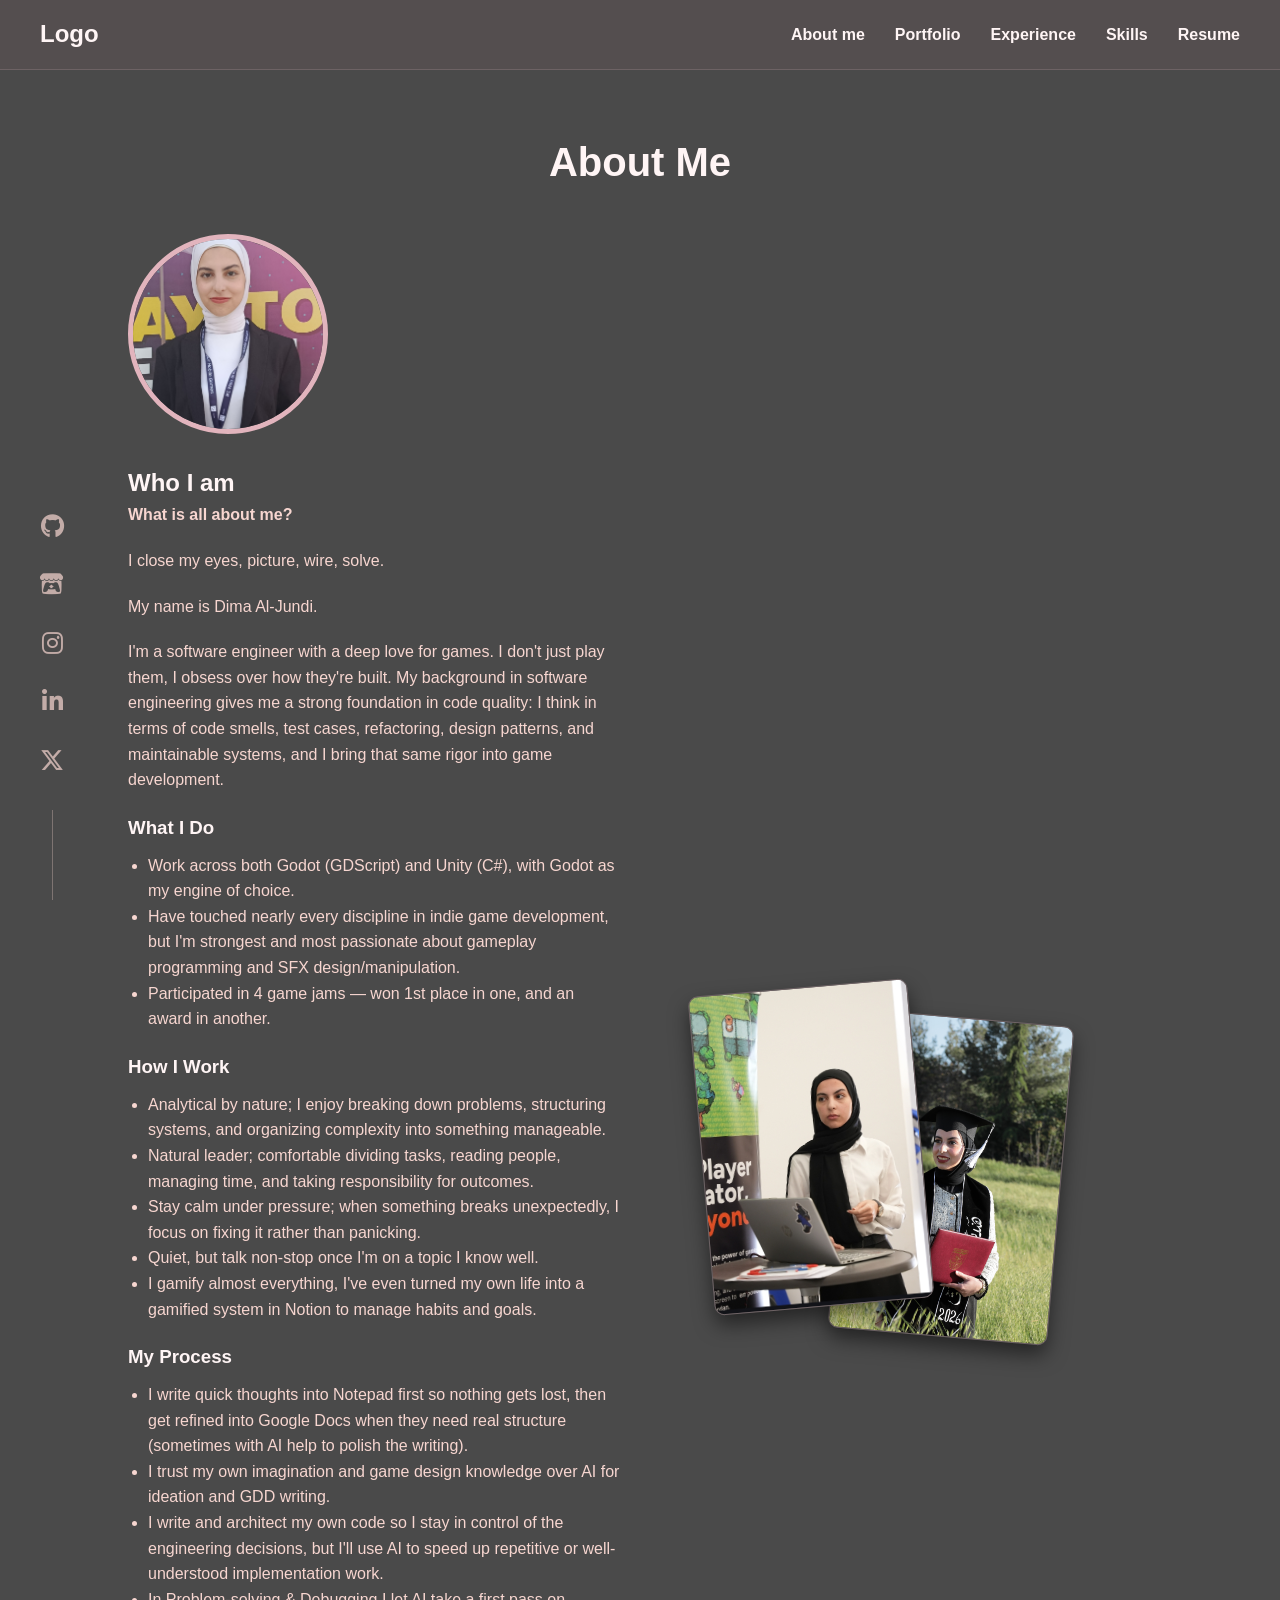
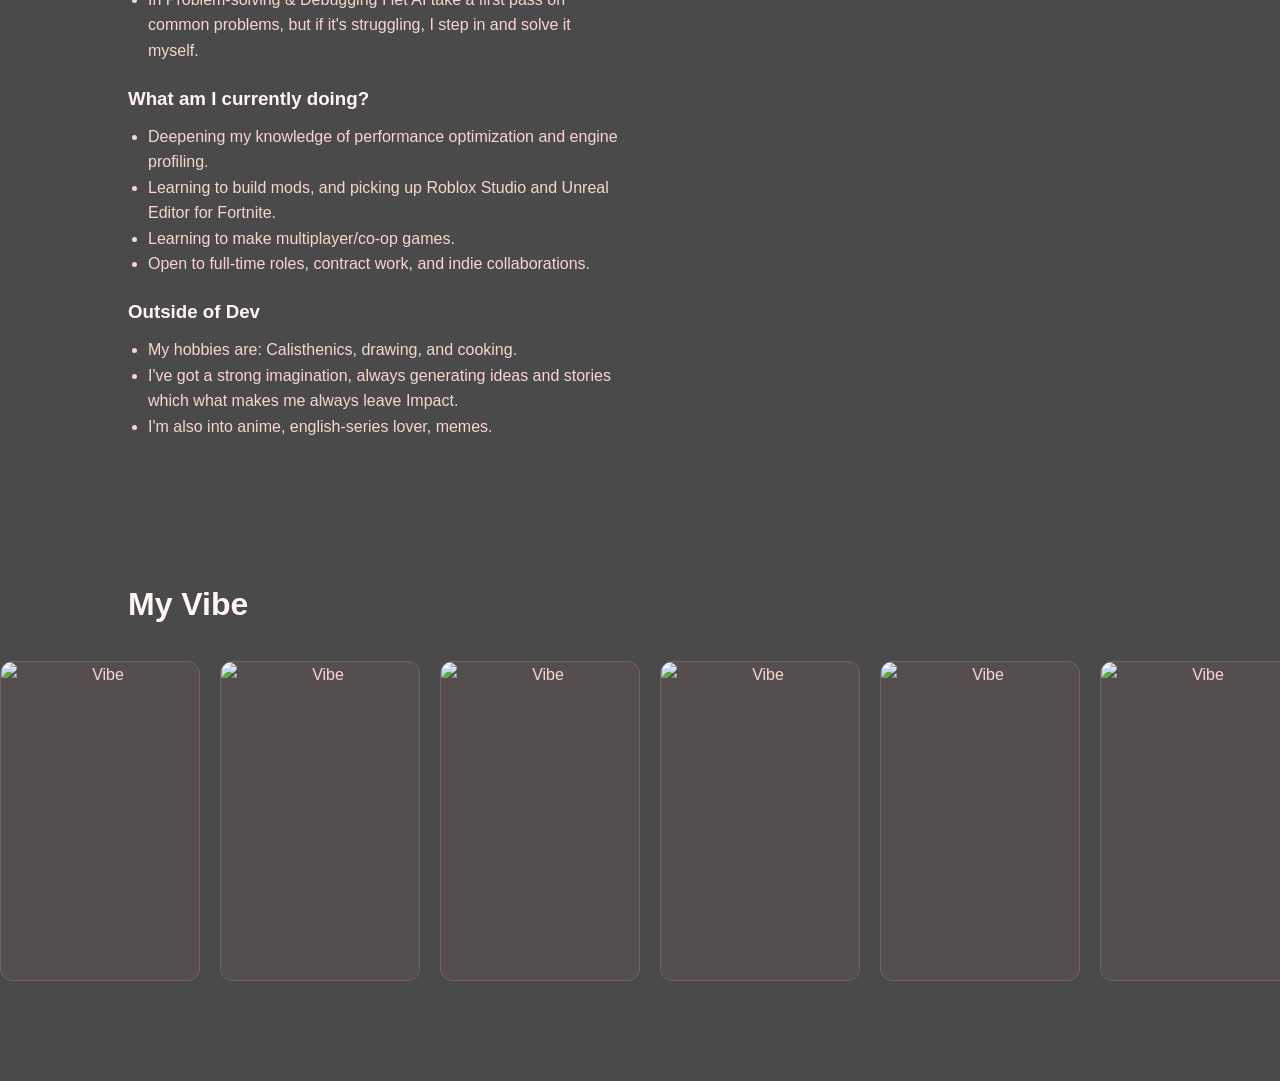
==== pages/main_pages/about.html @ 3b259c26 "skeleton done" ====
<!DOCTYPE html>
<html lang="en">

<head>
    <meta charset="UTF-8">
    <meta name="viewport" content="width=device-width, initial-scale=1.0">
    <title>About Me - Portfolio</title>
    <link rel="stylesheet" href="../../css/style.css">
    <link rel="stylesheet" href="https://cdnjs.cloudflare.com/ajax/libs/font-awesome/6.4.0/css/all.min.css">
</head>

<body>
    <header class="header">
        <a href="../../index.html" class="logo">Logo</a>
        <nav class="nav-bar">
            <ul>
                <li><a href="about.html">About me</a></li>
                <li><a href="portfolio.html">Portfolio</a></li>
                <li><a href="experience.html">Experience</a></li>
                <li><a href="skills.html">Skills</a></li>
                <li><a href="../../resume.pdf" target="_blank">Resume</a></li>
            </ul>
        </nav>
    </header>
    <main class="page-content">
        <h1>About Me</h1>
        <div class="about-grid">
            <div class="about-left">
                <div class="profile-pic-container">
                    <img src="../../Images/About_images/profile.jpg" alt="Profile Picture"
                        style="width: 100%; height: 100%; object-fit: cover;">
                </div>
                <h2>Who I am</h2>
                <div class="text-content">
                    <p><strong>What is all about me?</strong></p>
                    <p>I close my eyes, picture, wire, solve.</p>
                    <p>My name is Dima Al-Jundi.</p>
                    <p>I'm a software engineer with a deep love for games. I don't just play them, I obsess over how
                        they're built. My background in software engineering gives me a strong foundation in code
                        quality: I think in terms of code smells, test cases, refactoring, design patterns, and
                        maintainable systems, and I bring that same rigor into game development.</p>

                    <h3 style="margin-top: 20px; margin-bottom: 10px;">What I Do</h3>
                    <ul style="padding-left: 20px; margin-bottom: 20px;">
                        <li>Work across both Godot (GDScript) and Unity (C#), with Godot as my engine of choice.</li>
                        <li>Have touched nearly every discipline in indie game development, but I'm strongest and most
                            passionate about gameplay programming and SFX design/manipulation.</li>
                        <li>Participated in 4 game jams — won 1st place in one, and an award in another.</li>
                    </ul>

                    <h3 style="margin-top: 20px; margin-bottom: 10px;">How I Work</h3>
                    <ul style="padding-left: 20px; margin-bottom: 20px;">
                        <li>Analytical by nature; I enjoy breaking down problems, structuring systems, and organizing
                            complexity into something manageable.</li>
                        <li>Natural leader; comfortable dividing tasks, reading people, managing time, and taking
                            responsibility for outcomes.</li>
                        <li>Stay calm under pressure; when something breaks unexpectedly, I focus on fixing it rather
                            than panicking.</li>
                        <li>Quiet, but talk non-stop once I'm on a topic I know well.</li>
                        <li>I gamify almost everything, I've even turned my own life into a gamified system in Notion to
                            manage habits and goals.</li>
                    </ul>

                    <h3 style="margin-top: 20px; margin-bottom: 10px;">My Process</h3>
                    <ul style="padding-left: 20px; margin-bottom: 20px;">
                        <li>I write quick thoughts into Notepad first so nothing gets lost, then get refined into Google
                            Docs when they need real structure (sometimes with AI help to polish the writing).</li>
                        <li>I trust my own imagination and game design knowledge over AI for ideation and GDD writing.
                        </li>
                        <li>I write and architect my own code so I stay in control of the engineering decisions, but
                            I'll use AI to speed up repetitive or well-understood implementation work.</li>
                        <li>In Problem-solving & Debugging I let AI take a first pass on common problems, but if it's
                            struggling, I step in and solve it myself.</li>
                    </ul>

                    <h3 style="margin-top: 20px; margin-bottom: 10px;">What am I currently doing?</h3>
                    <ul style="padding-left: 20px; margin-bottom: 20px;">
                        <li>Deepening my knowledge of performance optimization and engine profiling.</li>
                        <li>Learning to build mods, and picking up Roblox Studio and Unreal Editor for Fortnite.</li>
                        <li>Learning to make multiplayer/co-op games.</li>
                        <li>Open to full-time roles, contract work, and indie collaborations.</li>
                    </ul>

                    <h3 style="margin-top: 20px; margin-bottom: 10px;">Outside of Dev</h3>
                    <ul style="padding-left: 20px; margin-bottom: 20px;">
                        <li>My hobbies are: Calisthenics, drawing, and cooking.</li>
                        <li>I've got a strong imagination, always generating ideas and stories which what makes me
                            always leave Impact.</li>
                        <li>I'm also into anime, english-series lover, memes.</li>
                    </ul>
                </div>
            </div>

            <div class="about-right">
                <div class="collage-container">
                    <div class="collage-img collage-img-1">
                        <img src="../../Images/About_images/image1.jpg" alt="About Image 1"
                            style="width: 100%; height: 100%; object-fit: cover;">
                    </div>
                    <div class="collage-img collage-img-2">
                        <img src="../../Images/About_images/image2.JPG" alt="About Image 2"
                            style="width: 100%; height: 100%; object-fit: cover;">
                    </div>
                </div>
            </div>
        </div>

        <div class="vibe-slider-section">
            <h2>My Vibe</h2>
            <div class="slider-wrapper">
                <div class="slider-track">
                    <!-- Original 6 items -->
                    <div class="slide"><img src="https://picsum.photos/200/320?random=1" alt="Vibe"></div>
                    <div class="slide"><img src="https://picsum.photos/200/320?random=2" alt="Vibe"></div>
                    <div class="slide"><img src="https://picsum.photos/200/320?random=3" alt="Vibe"></div>
                    <div class="slide"><img src="https://picsum.photos/200/320?random=4" alt="Vibe"></div>
                    <div class="slide"><img src="https://picsum.photos/200/320?random=5" alt="Vibe"></div>
                    <div class="slide"><img src="https://picsum.photos/200/320?random=6" alt="Vibe"></div>
                    <!-- Duplicated 6 items for infinite scroll effect -->
                    <div class="slide"><img src="https://picsum.photos/200/320?random=1" alt="Vibe"></div>
                    <div class="slide"><img src="https://picsum.photos/200/320?random=2" alt="Vibe"></div>
                    <div class="slide"><img src="https://picsum.photos/200/320?random=3" alt="Vibe"></div>
                    <div class="slide"><img src="https://picsum.photos/200/320?random=4" alt="Vibe"></div>
                    <div class="slide"><img src="https://picsum.photos/200/320?random=5" alt="Vibe"></div>
                    <div class="slide"><img src="https://picsum.photos/200/320?random=6" alt="Vibe"></div>
                </div>
            </div>
        </div>
    </main>
    <aside class="social-links">
        <a href="https://github.com/Demxz0" target="_blank" aria-label="GitHub"><i class="fa-brands fa-github"></i></a>
        <a href="https://demxz0-o.itch.io/" target="_blank" aria-label="Itch.io"><i
                class="fa-brands fa-itch-io"></i></a>
        <a href="https://www.instagram.com/gamxz0_o/" target="_blank" aria-label="Instagram"><i
                class="fa-brands fa-instagram"></i></a>
        <a href="https://www.linkedin.com/in/dima-aljundi" target="_blank" aria-label="LinkedIn"><i
                class="fa-brands fa-linkedin-in"></i></a>
        <a href="#" target="_blank" aria-label="Twitter"><i class="fa-brands fa-x-twitter"></i></a>
    </aside>
    <script src="../../js/script.js"></script>
</body>

</html>
---- css/style.css ----
:root {
    --bg-base: #4a4a4a;
    --bg-surface: #544e4f;
    --border-color: #6d6264;
    --text-heading: #fff5f5;
    --text-tagline: #e2b4bd;
    --text-body: #f7d6d0;
    --text-nav: #fff5f5;
    --accent: #e2b4bd;
    --accent-hover: #f7d6d0;
}

* {
    margin: 0;
    padding: 0;
    box-sizing: border-box;
}

html {
    scroll-behavior: smooth;
}

body {
    font-family: sans-serif;
    line-height: 1.6;
    padding-top: 70px;
    background-color: var(--bg-base);
    color: var(--text-body);
}

h1,
h2,
h3,
h4,
h5,
h6 {
    color: var(--text-heading);
}

.header {
    position: fixed;
    top: 0;
    left: 0;
    width: 100%;
    height: 70px;
    display: flex;
    justify-content: space-between;
    align-items: center;
    padding: 0 40px;
    background-color: var(--bg-surface);
    border-bottom: 1px solid var(--border-color);
    z-index: 1000;
}

.logo {
    font-weight: bold;
    font-size: 1.5rem;
    text-decoration: none;
    color: var(--text-heading);
}

.nav-bar ul {
    display: flex;
    list-style: none;
    gap: 30px;
}

.nav-bar a {
    text-decoration: none;
    color: var(--text-nav);
    font-weight: bold;
    transition: color 0.3s, opacity 0.3s;
}

.nav-bar a:hover {
    color: var(--accent);
    opacity: 0.9;
}

.hero {
    min-height: calc(100vh - 70px);
    display: flex;
    flex-direction: column;
    justify-content: center;
    align-items: flex-start;
    text-align: left;
    padding: 0 10%;
}

.hero-content {
    max-width: 800px;
}

.intro-text {
    display: block;
    margin-bottom: 20px;
    font-family: monospace;
    font-size: 1.1rem;
    color: var(--text-tagline);
}

.hero h1 {
    font-size: 4rem;
    margin-bottom: 10px;
    line-height: 1.1;
}

.hero h2,
.tagline {
    font-size: 3.5rem;
    font-weight: bold;
    margin-bottom: 20px;
    color: var(--text-tagline);
    line-height: 1.1;
}

.hero p {
    font-size: 1.1rem;
    max-width: 600px;
    margin-bottom: 40px;
}

.hero-buttons {
    display: flex;
    gap: 20px;
    justify-content: flex-start;
}

.btn {
    display: inline-block;
    padding: 10px 20px;
    text-decoration: none;
    color: var(--text-heading);
    border: 2px solid var(--border-color);
    background-color: var(--bg-surface);
    cursor: pointer;
    transition: all 0.3s ease;
    border-radius: 4px;
}

.btn:hover {
    background-color: var(--accent);
    border-color: var(--text-heading);
    color: var(--bg-base);
}

.content-sections {
    display: flex;
    flex-direction: column;
}

.zig-zag-item {
    display: flex;
    align-items: center;
    justify-content: space-between;
    padding: 80px 10%;
    gap: 40px;
    min-height: 60vh;
    border-top: 1px dashed var(--border-color);
}

.zig-zag-item.reverse {
    flex-direction: row-reverse;
}

.text-content {
    flex: 1;
}

.text-content h2 {
    margin-bottom: 20px;
    font-size: 2rem;
}

.text-content p {
    margin-bottom: 20px;
}

.image-placeholder {
    flex: 1;
    height: 300px;
    background-color: var(--bg-surface);
    display: flex;
    justify-content: center;
    align-items: center;
    border: 2px dashed var(--border-color);
    color: var(--text-body);
    border-radius: 8px;
}

.social-links {
    position: fixed;
    bottom: 0;
    left: 40px;
    display: flex;
    flex-direction: column;
    align-items: center;
    gap: 20px;
    z-index: 1000;
}

.social-links a {
    text-decoration: none;
    color: var(--text-body);
    font-size: 1.5rem;
    transition: color 0.3s, transform 0.3s;
    opacity: 0.7;
}

.social-links a:hover {
    color: var(--accent);
    transform: translateY(-3px);
    opacity: 1;
}

.social-links::after {
    content: '';
    width: 1px;
    height: 90px;
    background-color: var(--text-body);
    margin-top: 10px;
    opacity: 0.3;
}

.page-content {
    min-height: calc(100vh - 70px);
    padding: 60px 10%;
    text-align: center;
}

.page-content h1 {
    font-size: 2.5rem;
    margin-bottom: 20px;
}

.back-link {
    display: inline-block;
    margin-bottom: 20px;
    color: var(--accent);
    text-decoration: none;
    font-weight: bold;
    text-align: left;
    transition: transform 0.3s ease;
}

.back-link:hover {
    text-decoration: underline;
    transform: translateX(-5px);
}

.big-buttons-container {
    display: flex;
    justify-content: center;
    gap: 30px;
    margin-top: 50px;
}

.big-btn {
    display: flex;
    justify-content: center;
    align-items: center;
    width: 250px;
    height: 150px;
    font-size: 1.5rem;
    font-weight: bold;
    text-decoration: none;
    color: var(--text-heading);
    border: 2px solid var(--border-color);
    background-color: var(--bg-surface);
    transition: all 0.3s ease;
    border-radius: 8px;
}

.big-btn:hover {
    background-color: var(--accent);
    border-color: var(--text-heading);
    color: var(--bg-base);
    transform: translateY(-5px);
}

.about-grid {
    display: grid;
    grid-template-columns: 1fr 1fr;
    gap: 40px;
    margin-top: 40px;
    align-items: center;
    text-align: left;
}

.about-left {
    display: flex;
    flex-direction: column;
    align-items: flex-start;
}

.profile-pic-container {
    width: 200px;
    height: 200px;
    border-radius: 50%;
    border: 5px solid var(--accent);
    overflow: hidden;
    margin-bottom: 30px;
    display: flex;
    justify-content: center;
    align-items: center;
    background-color: var(--bg-surface);
}

.profile-placeholder {
    color: var(--text-body);
    font-weight: bold;
}

.about-right {
    display: flex;
    justify-content: center;
    align-items: center;
    height: 100%;
}

.collage-container {
    position: relative;
    width: 100%;
    max-width: 450px;
    height: 400px;
}

.collage-img {
    position: absolute;
    width: 220px;
    height: 320px;
    background-color: var(--bg-surface);
    border-radius: 10px;
    box-shadow: 0 10px 20px rgba(0, 0, 0, 0.5);
    display: flex;
    justify-content: center;
    align-items: center;
    color: var(--text-body);
    font-weight: bold;
    border: 1px solid var(--border-color);
    transition: transform 0.3s ease, z-index 0s;
    overflow: hidden;
}

.collage-img-1 {
    left: 20px;
    top: 40px;
    z-index: 2;
    transform: rotate(-5deg);
}

.collage-img-2 {
    left: 160px;
    top: 70px;
    z-index: 1;
    transform: rotate(5deg);
}

.collage-img:hover {
    transform: scale(1.05) rotate(0deg);
    z-index: 10;
}

.vibe-slider-section {
    margin-top: 80px;
    margin-left: calc(-50vw + 50%);
    margin-right: calc(-50vw + 50%);
    overflow: hidden;
    padding: 40px 0;
}

.vibe-slider-section h2 {
    margin-left: 10vw;
    margin-bottom: 30px;
    font-size: 2rem;
    text-align: left;
}

.slider-wrapper {
    width: 100%;
    overflow: hidden;
    display: flex;
}

.slider-track {
    display: flex;
    animation: scroll 30s linear infinite;
    width: max-content;
}

.slider-track:hover {
    animation-play-state: paused;
}

.slide {
    width: 200px;
    height: 320px;
    margin-right: 20px;
    border-radius: 12px;
    overflow: hidden;
    flex-shrink: 0;
    transition: transform 0.3s ease;
    background-color: var(--bg-surface);
    display: flex;
    justify-content: center;
    align-items: center;
    color: var(--text-body);
    border: 1px solid var(--border-color);
}

.slide:hover {
    transform: scale(1.05);
    z-index: 2;
    border-color: var(--accent);
}

.slide img {
    width: 100%;
    height: 100%;
    object-fit: cover;
    pointer-events: none;
}

@keyframes scroll {
    0% {
        transform: translateX(0);
    }

    100% {
        transform: translateX(calc(-220px * 6));
    }
}

.experience-list {
    display: flex;
    flex-direction: column;
    gap: 30px;
    margin-top: 40px;
    text-align: left;
    max-width: 800px;
    margin-left: auto;
    margin-right: auto;
}

.experience-item {
    border-left: 4px solid var(--accent);
    padding-left: 20px;
}

.skills-grid {
    display: flex;
    justify-content: center;
    gap: 50px;
    margin-top: 40px;
    flex-wrap: wrap;
}

.skill-category {
    border: 1px solid var(--border-color);
    background-color: var(--bg-surface);
    padding: 20px;
    width: 250px;
    text-align: left;
    border-radius: 8px;
}

.skill-category ul {
    margin-top: 10px;
    padding-left: 20px;
}

@media (max-width: 850px) {
    body {
        padding-top: 120px;
    }

    .header {
        flex-direction: column;
        height: auto;
        padding: 15px;
        gap: 15px;
    }

    .nav-bar ul {
        flex-wrap: wrap;
        justify-content: center;
        gap: 15px;
    }

    .zig-zag-item,
    .zig-zag-item.reverse {
        flex-direction: column;
        text-align: center;
        padding: 60px 20px;
    }

    .social-links {
        position: static;
        flex-direction: row;
        justify-content: center;
        padding: 20px 0;
        margin-top: 40px;
        border-top: 1px solid var(--border-color);
    }

    .social-links::after {
        display: none;
    }

    .big-buttons-container {
        flex-direction: column;
        align-items: center;
    }

    .big-btn {
        width: 100%;
        max-width: 300px;
        height: 120px;
    }

    .about-grid {
        grid-template-columns: 1fr;
        text-align: center;
    }

    .about-left {
        align-items: center;
    }

    .collage-container {
        transform: scale(0.9);
        margin-top: 30px;
    }

    .projects-grid {
        grid-template-columns: 1fr;
    }
}

.projects-grid {
    display: grid;
    grid-template-columns: repeat(auto-fill, minmax(300px, 1fr));
    gap: 30px;
    margin-top: 40px;
    text-align: left;
}

.project-card {
    display: flex;
    flex-direction: column;
    border: 1px solid var(--border-color);
    text-decoration: none;
    color: inherit;
    background-color: var(--bg-surface);
    transition: transform 0.3s, box-shadow 0.3s, border-color 0.3s;
    border-radius: 8px;
    overflow: hidden;
}

.project-card:hover {
    transform: translateY(-5px);
    box-shadow: 0 10px 20px rgba(0, 0, 0, 0.4);
    border-color: var(--accent);
}

.card-image-placeholder {
    height: 180px;
    background-color: var(--bg-base);
    display: flex;
    justify-content: center;
    align-items: center;
    color: var(--text-body);
    border-bottom: 1px solid var(--border-color);
}

.card-content {
    padding: 20px;
    display: flex;
    flex-direction: column;
    flex: 1;
}

.card-content h3 {
    margin-bottom: 10px;
    font-size: 1.25rem;
    color: var(--text-heading);
}

.card-content p {
    font-size: 0.95rem;
    margin-bottom: 15px;
    flex: 1;
}

.card-tags {
    display: flex;
    flex-wrap: wrap;
    gap: 8px;
    margin-bottom: 15px;
}

.tag {
    font-size: 0.8rem;
    padding: 4px 10px;
    background-color: var(--bg-base);
    color: var(--text-heading);
    border: 1px solid var(--border-color);
    border-radius: 15px;
}

.view-link {
    font-weight: bold;
    color: var(--text-heading);
    font-size: 0.9rem;
    transition: color 0.3s, opacity 0.3s;
}

.project-card:hover .view-link {
    text-decoration: underline;
    opacity: 0.85;
}

.project-details {
    text-align: left;
    max-width: 900px;
    margin: 0 auto;
}

.project-details h1 {
    color: var(--text-heading);
}

.project-section {
    margin-bottom: 40px;
    background-color: var(--bg-surface);
    padding: 30px;
    border-radius: 8px;
    border: 1px solid var(--border-color);
}

.project-section h2 {
    color: var(--text-heading);
    margin-bottom: 15px;
    font-size: 1.5rem;
    border-bottom: 2px solid var(--accent);
    display: inline-block;
    padding-bottom: 5px;
}

.project-section ul {
    margin-left: 20px;
    margin-top: 10px;
}

.project-section li {
    margin-bottom: 10px;
}

.under-work {
    margin-top: 50px;
    text-align: center;
    color: var(--text-tagline);
}

.footer {
    text-align: center;
    padding: 24px;
    background-color: var(--bg-surface);
    border-top: 1px solid var(--border-color);
    margin-top: 50px;
    color: var(--text-body);
}
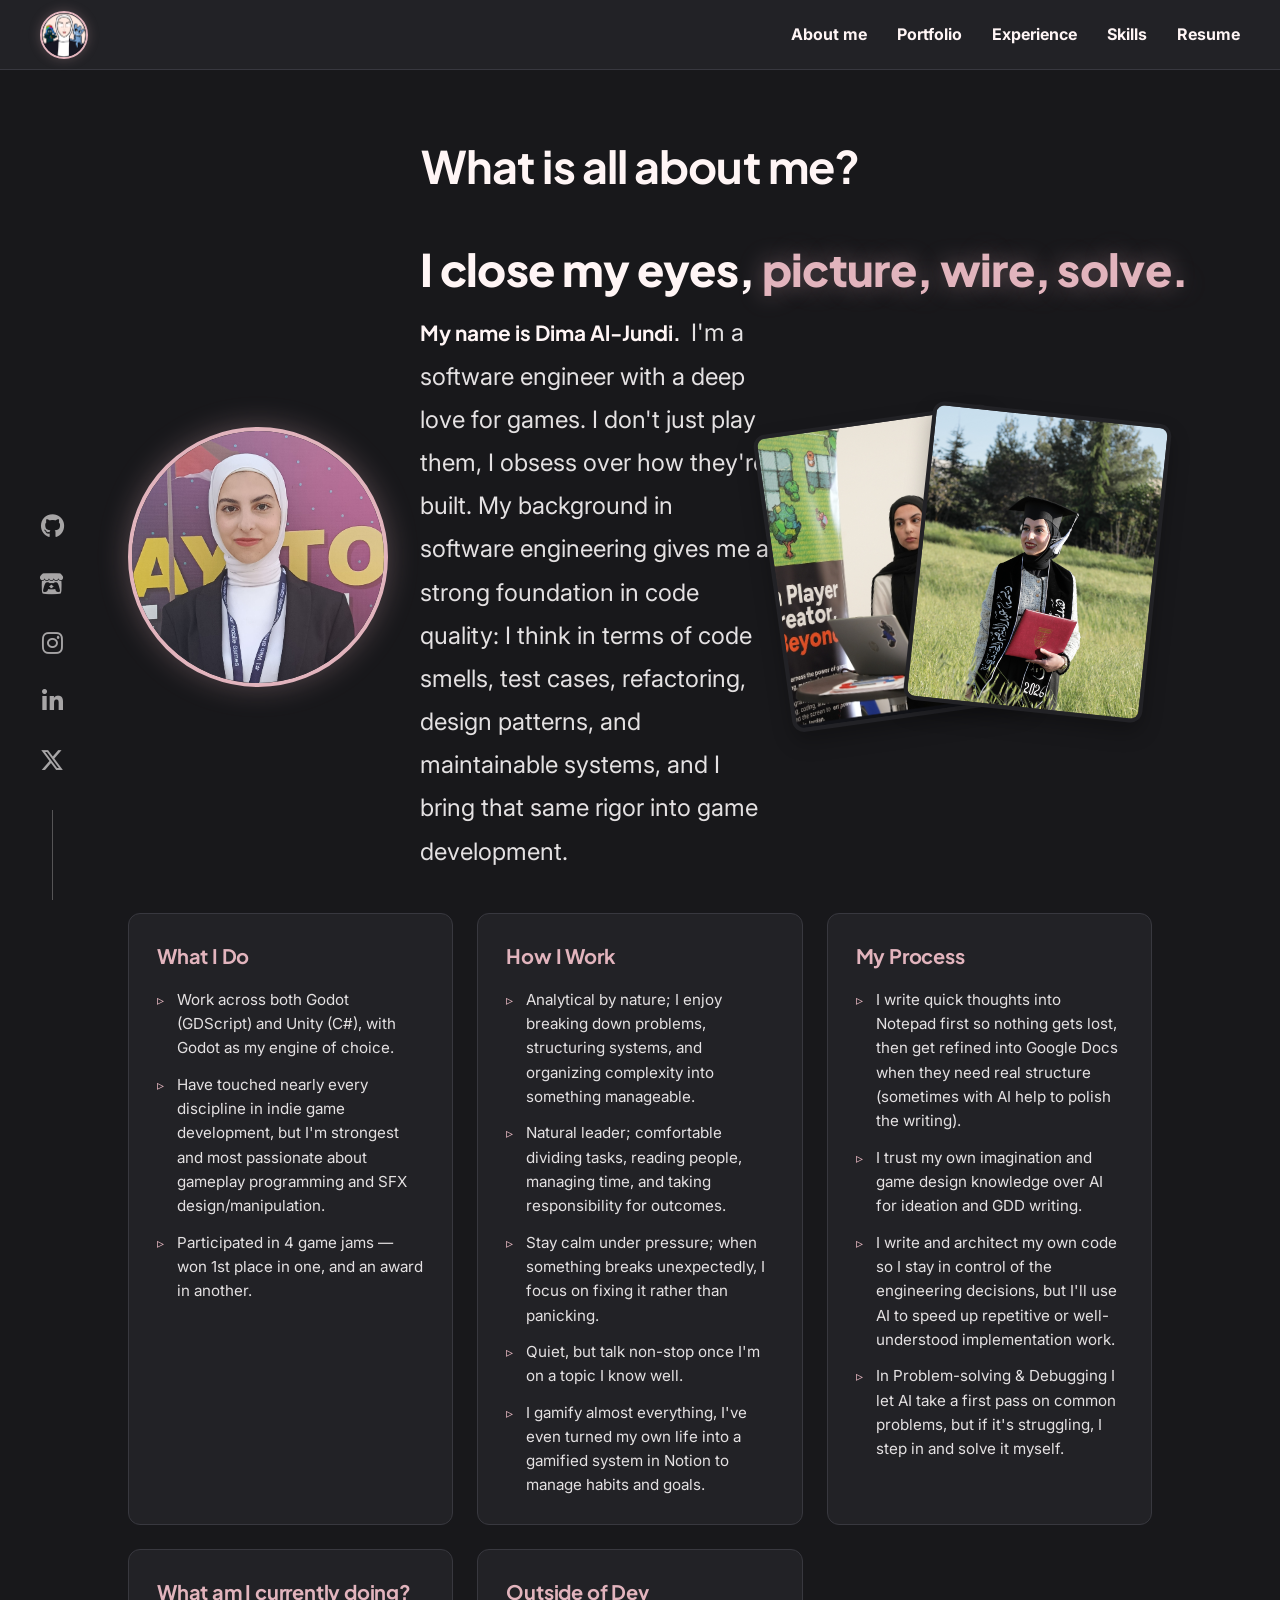
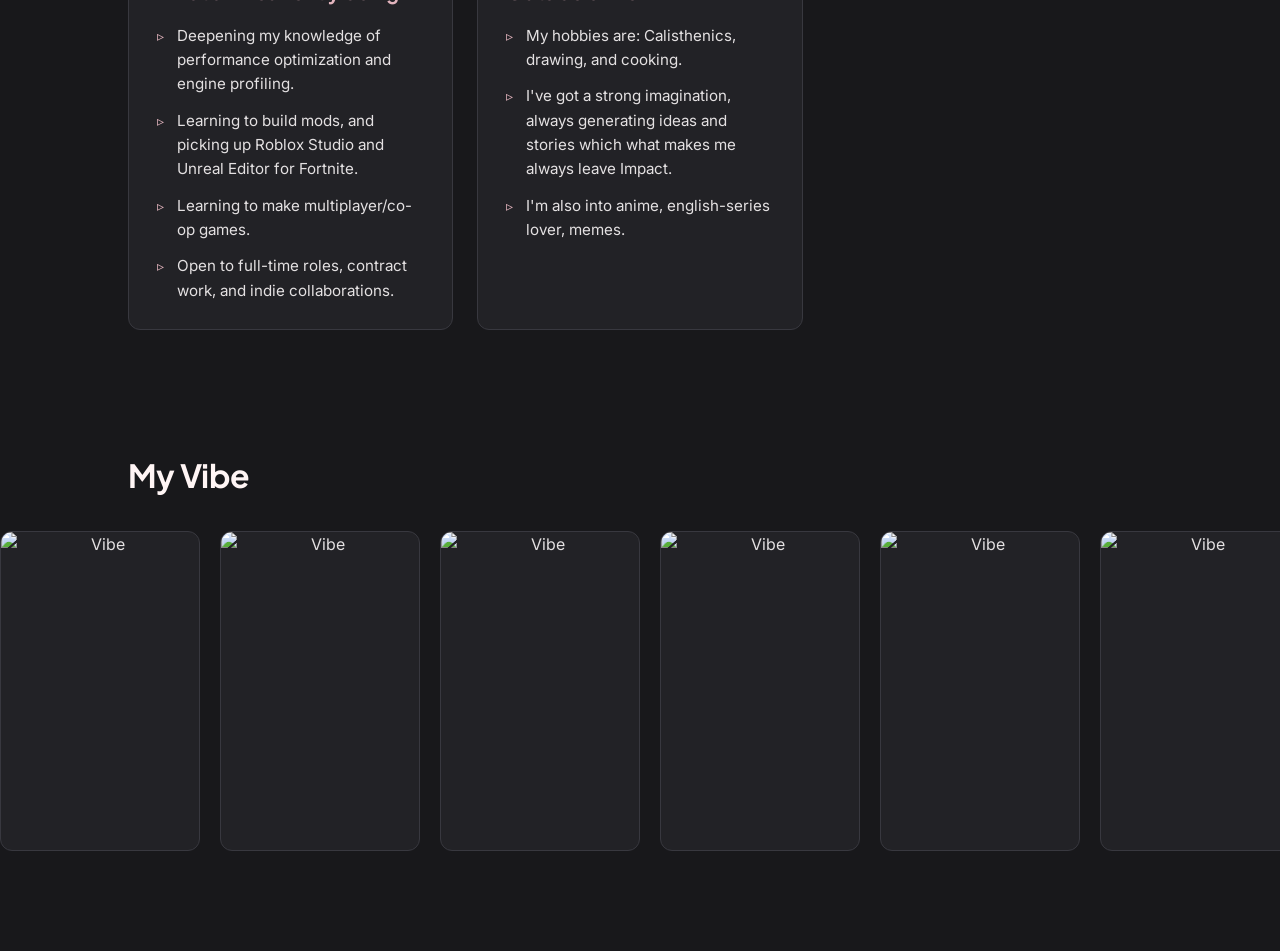
==== commit b3acddec: "first commit" ====
--- a/pages/main_pages/about.html
+++ b/pages/main_pages/about.html
@@ -1,3 +1,21 @@
+<!--
+OPERATIONAL PURPOSE:
+Renders the personal profile, professional philosophy, key development competencies, and visual vibe carousel for Dima Al-Jundi's game developer portfolio.
+
+INTERNAL MECHANICS:
+- .about-hero-showcase: Flex row placing the circular personal profile (.profile-pic-container) and duo milestone photography cards (.about-side-images) parallel at the top of the page.
+- .about-profile-img: Calibrated object-position (50% 10%) ensuring vertical and horizontal centering of the developer's face inside the circular frame.
+- .about-side-images / .about-img-card: Duo landscape photo cards with responsive framing, rounded borders, and hover elevation effects.
+- .about-tagline / .tagline-highlight: Emphasized primary tagline with glowing accent color on the core action philosophy ('picture, wire, solve.').
+- .about-bio-intro: Hero biographical introduction detailing software engineering foundation and game development rigor.
+- .about-sections-grid / .about-section-card: Modern CSS card grid displaying categorized capabilities, workflow patterns, and personal interests with custom accent markers.
+- .vibe-slider-section: Continuous sliding track displaying visual aesthetic inspirations.
+
+EXTERNAL DEPENDENCIES:
+- Stylesheets: ../../css/style.css, Font Awesome 6.4.0 (all.min.css)
+- Media Assets: ../../Images/Main_page_images/Logo.png, ../../Images/About_images/profile.jpg, ../../Images/About_images/image1.jpg, ../../Images/About_images/image2.JPG
+- Scripts: ../../js/script.js
+-->
 <!DOCTYPE html>
 <html lang="en">
 
@@ -5,13 +23,16 @@
     <meta charset="UTF-8">
     <meta name="viewport" content="width=device-width, initial-scale=1.0">
     <title>About Me - Portfolio</title>
+    <link rel="icon" type="image/png" href="../../Images/Main_page_images/Logo.png">
     <link rel="stylesheet" href="../../css/style.css">
     <link rel="stylesheet" href="https://cdnjs.cloudflare.com/ajax/libs/font-awesome/6.4.0/css/all.min.css">
 </head>
 
 <body>
     <header class="header">
-        <a href="../../index.html" class="logo">Logo</a>
+        <a href="../../index.html" class="logo" aria-label="Home">
+            <img src="../../Images/Main_page_images/Logo.png" alt="Dema AL-Jundi Logo" class="logo-img">
+        </a>
         <nav class="nav-bar">
             <ul>
                 <li><a href="about.html">About me</a></li>
@@ -23,85 +44,92 @@
         </nav>
     </header>
     <main class="page-content">
-        <h1>About Me</h1>
-        <div class="about-grid">
-            <div class="about-left">
+        <h1>What is all about me?</h1>
+
+        <div class="about-hero-showcase">
+            <div class="about-hero-main">
                 <div class="profile-pic-container">
-                    <img src="../../Images/About_images/profile.jpg" alt="Profile Picture"
-                        style="width: 100%; height: 100%; object-fit: cover;">
+                    <img src="../../Images/About_images/profile.jpg" alt="Dima Al-Jundi Profile Picture"
+                        class="about-profile-img">
                 </div>
-                <h2>Who I am</h2>
-                <div class="text-content">
-                    <p><strong>What is all about me?</strong></p>
-                    <p>I close my eyes, picture, wire, solve.</p>
-                    <p>My name is Dima Al-Jundi.</p>
-                    <p>I'm a software engineer with a deep love for games. I don't just play them, I obsess over how
-                        they're built. My background in software engineering gives me a strong foundation in code
-                        quality: I think in terms of code smells, test cases, refactoring, design patterns, and
-                        maintainable systems, and I bring that same rigor into game development.</p>
-
-                    <h3 style="margin-top: 20px; margin-bottom: 10px;">What I Do</h3>
-                    <ul style="padding-left: 20px; margin-bottom: 20px;">
-                        <li>Work across both Godot (GDScript) and Unity (C#), with Godot as my engine of choice.</li>
-                        <li>Have touched nearly every discipline in indie game development, but I'm strongest and most
-                            passionate about gameplay programming and SFX design/manipulation.</li>
-                        <li>Participated in 4 game jams — won 1st place in one, and an award in another.</li>
-                    </ul>
-
-                    <h3 style="margin-top: 20px; margin-bottom: 10px;">How I Work</h3>
-                    <ul style="padding-left: 20px; margin-bottom: 20px;">
-                        <li>Analytical by nature; I enjoy breaking down problems, structuring systems, and organizing
-                            complexity into something manageable.</li>
-                        <li>Natural leader; comfortable dividing tasks, reading people, managing time, and taking
-                            responsibility for outcomes.</li>
-                        <li>Stay calm under pressure; when something breaks unexpectedly, I focus on fixing it rather
-                            than panicking.</li>
-                        <li>Quiet, but talk non-stop once I'm on a topic I know well.</li>
-                        <li>I gamify almost everything, I've even turned my own life into a gamified system in Notion to
-                            manage habits and goals.</li>
-                    </ul>
-
-                    <h3 style="margin-top: 20px; margin-bottom: 10px;">My Process</h3>
-                    <ul style="padding-left: 20px; margin-bottom: 20px;">
-                        <li>I write quick thoughts into Notepad first so nothing gets lost, then get refined into Google
-                            Docs when they need real structure (sometimes with AI help to polish the writing).</li>
-                        <li>I trust my own imagination and game design knowledge over AI for ideation and GDD writing.
-                        </li>
-                        <li>I write and architect my own code so I stay in control of the engineering decisions, but
-                            I'll use AI to speed up repetitive or well-understood implementation work.</li>
-                        <li>In Problem-solving & Debugging I let AI take a first pass on common problems, but if it's
-                            struggling, I step in and solve it myself.</li>
-                    </ul>
-
-                    <h3 style="margin-top: 20px; margin-bottom: 10px;">What am I currently doing?</h3>
-                    <ul style="padding-left: 20px; margin-bottom: 20px;">
-                        <li>Deepening my knowledge of performance optimization and engine profiling.</li>
-                        <li>Learning to build mods, and picking up Roblox Studio and Unreal Editor for Fortnite.</li>
-                        <li>Learning to make multiplayer/co-op games.</li>
-                        <li>Open to full-time roles, contract work, and indie collaborations.</li>
-                    </ul>
-
-                    <h3 style="margin-top: 20px; margin-bottom: 10px;">Outside of Dev</h3>
-                    <ul style="padding-left: 20px; margin-bottom: 20px;">
-                        <li>My hobbies are: Calisthenics, drawing, and cooking.</li>
-                        <li>I've got a strong imagination, always generating ideas and stories which what makes me
-                            always leave Impact.</li>
-                        <li>I'm also into anime, english-series lover, memes.</li>
-                    </ul>
+                <div class="about-hero-text">
+                    <h2 class="about-tagline">I close my eyes, <span class="tagline-highlight">picture, wire, solve.</span></h2>
+                    <div class="about-bio-intro">
+                        <p><strong>My name is Dima Al-Jundi.</strong> I'm a software engineer with a deep love for games. I don't just play them, I obsess over how they're built. My background in software engineering gives me a strong foundation in code quality: I think in terms of code smells, test cases, refactoring, design patterns, and maintainable systems, and I bring that same rigor into game development.</p>
+                    </div>
                 </div>
             </div>
+            
+            <div class="about-side-images">
+                <div class="about-img-card">
+                    <img src="../../Images/About_images/image1.jpg" alt="Dima Al-Jundi Speaking at Game Event"
+                        class="about-side-img about-pres-img">
+                </div>
+                <div class="about-img-card">
+                    <img src="../../Images/About_images/image2.JPG" alt="Dima Al-Jundi Graduation"
+                        class="about-side-img about-grad-img">
+                </div>
+            </div>
+        </div>
 
-            <div class="about-right">
-                <div class="collage-container">
-                    <div class="collage-img collage-img-1">
-                        <img src="../../Images/About_images/image1.jpg" alt="About Image 1"
-                            style="width: 100%; height: 100%; object-fit: cover;">
-                    </div>
-                    <div class="collage-img collage-img-2">
-                        <img src="../../Images/About_images/image2.JPG" alt="About Image 2"
-                            style="width: 100%; height: 100%; object-fit: cover;">
-                    </div>
-                </div>
+        <div class="about-sections-grid">
+            <div class="about-section-card">
+                <h3>What I Do</h3>
+                <ul>
+                    <li>Work across both Godot (GDScript) and Unity (C#), with Godot as my engine of choice.</li>
+                    <li>Have touched nearly every discipline in indie game development, but I'm strongest and most
+                        passionate about gameplay programming and SFX design/manipulation.</li>
+                    <li>Participated in 4 game jams — won 1st place in one, and an award in another.</li>
+                </ul>
+            </div>
+
+            <div class="about-section-card">
+                <h3>How I Work</h3>
+                <ul>
+                    <li>Analytical by nature; I enjoy breaking down problems, structuring systems, and organizing
+                        complexity into something manageable.</li>
+                    <li>Natural leader; comfortable dividing tasks, reading people, managing time, and taking
+                        responsibility for outcomes.</li>
+                    <li>Stay calm under pressure; when something breaks unexpectedly, I focus on fixing it rather
+                        than panicking.</li>
+                    <li>Quiet, but talk non-stop once I'm on a topic I know well.</li>
+                    <li>I gamify almost everything, I've even turned my own life into a gamified system in Notion to
+                        manage habits and goals.</li>
+                </ul>
+            </div>
+
+            <div class="about-section-card">
+                <h3>My Process</h3>
+                <ul>
+                    <li>I write quick thoughts into Notepad first so nothing gets lost, then get refined into Google
+                        Docs when they need real structure (sometimes with AI help to polish the writing).</li>
+                    <li>I trust my own imagination and game design knowledge over AI for ideation and GDD writing.
+                    </li>
+                    <li>I write and architect my own code so I stay in control of the engineering decisions, but
+                        I'll use AI to speed up repetitive or well-understood implementation work.</li>
+                    <li>In Problem-solving & Debugging I let AI take a first pass on common problems, but if it's
+                        struggling, I step in and solve it myself.</li>
+                </ul>
+            </div>
+
+            <div class="about-section-card">
+                <h3>What am I currently doing?</h3>
+                <ul>
+                    <li>Deepening my knowledge of performance optimization and engine profiling.</li>
+                    <li>Learning to build mods, and picking up Roblox Studio and Unreal Editor for Fortnite.</li>
+                    <li>Learning to make multiplayer/co-op games.</li>
+                    <li>Open to full-time roles, contract work, and indie collaborations.</li>
+                </ul>
+            </div>
+
+            <div class="about-section-card">
+                <h3>Outside of Dev</h3>
+                <ul>
+                    <li>My hobbies are: Calisthenics, drawing, and cooking.</li>
+                    <li>I've got a strong imagination, always generating ideas and stories which what makes me
+                        always leave Impact.</li>
+                    <li>I'm also into anime, english-series lover, memes.</li>
+                </ul>
             </div>
         </div>
 
@@ -109,14 +137,12 @@
             <h2>My Vibe</h2>
             <div class="slider-wrapper">
                 <div class="slider-track">
-                    <!-- Original 6 items -->
                     <div class="slide"><img src="https://picsum.photos/200/320?random=1" alt="Vibe"></div>
                     <div class="slide"><img src="https://picsum.photos/200/320?random=2" alt="Vibe"></div>
                     <div class="slide"><img src="https://picsum.photos/200/320?random=3" alt="Vibe"></div>
                     <div class="slide"><img src="https://picsum.photos/200/320?random=4" alt="Vibe"></div>
                     <div class="slide"><img src="https://picsum.photos/200/320?random=5" alt="Vibe"></div>
                     <div class="slide"><img src="https://picsum.photos/200/320?random=6" alt="Vibe"></div>
-                    <!-- Duplicated 6 items for infinite scroll effect -->
                     <div class="slide"><img src="https://picsum.photos/200/320?random=1" alt="Vibe"></div>
                     <div class="slide"><img src="https://picsum.photos/200/320?random=2" alt="Vibe"></div>
                     <div class="slide"><img src="https://picsum.photos/200/320?random=3" alt="Vibe"></div>
--- a/css/style.css
+++ b/css/style.css
@@ -1,13 +1,19 @@
+@import url('https://fonts.googleapis.com/css2?family=Fira+Code:wght@400;600&family=Inter:ital,opsz,wght@0,14..32,400..700;1,14..32,400..700&family=Plus+Jakarta+Sans:ital,wght@0,400..800;1,400..800&display=swap');
+
 :root {
-    --bg-base: #4a4a4a;
-    --bg-surface: #544e4f;
-    --border-color: #6d6264;
+    --bg-base: #18181b;
+    --bg-surface: #222226;
+    --border-color: #38383f;
     --text-heading: #fff5f5;
     --text-tagline: #e2b4bd;
-    --text-body: #f7d6d0;
+    --text-body: #E4E1E2;
     --text-nav: #fff5f5;
     --accent: #e2b4bd;
     --accent-hover: #f7d6d0;
+
+    --font-heading: 'Plus Jakarta Sans', sans-serif;
+    --font-body: 'Inter', sans-serif;
+    --font-mono: 'Fira Code', monospace;
 }
 
 * {
@@ -21,7 +27,7 @@
 }
 
 body {
-    font-family: sans-serif;
+    font-family: var(--font-body);
     line-height: 1.6;
     padding-top: 70px;
     background-color: var(--bg-base);
@@ -34,7 +40,9 @@
 h4,
 h5,
 h6 {
+    font-family: var(--font-heading);
     color: var(--text-heading);
+    letter-spacing: -0.02em;
 }
 
 .header {
@@ -50,13 +58,38 @@
     background-color: var(--bg-surface);
     border-bottom: 1px solid var(--border-color);
     z-index: 1000;
+    animation: heroFadeInDown 0.9s cubic-bezier(0.22, 1, 0.36, 1) 0.1s both;
 }
 
 .logo {
-    font-weight: bold;
-    font-size: 1.5rem;
+    width: 48px;
+    height: 48px;
+    border-radius: 50%;
+    border: 2px solid var(--accent);
+    box-shadow: 0 0 12px rgba(226, 180, 189, 0.25);
+    overflow: hidden;
+    display: inline-flex;
+    align-items: center;
+    justify-content: center;
     text-decoration: none;
-    color: var(--text-heading);
+    line-height: 0;
+    flex-shrink: 0;
+    transition: transform 0.25s cubic-bezier(0.22, 1, 0.36, 1), box-shadow 0.25s cubic-bezier(0.22, 1, 0.36, 1), border-color 0.25s ease;
+}
+
+.logo:hover {
+    transform: scale(1.08);
+    box-shadow: 0 0 20px rgba(226, 180, 189, 0.5);
+    border-color: var(--accent-hover);
+}
+
+.logo-img {
+    width: 100%;
+    height: 100%;
+    object-fit: cover;
+    transform: scale(1.38);
+    display: block;
+    pointer-events: none;
 }
 
 .nav-bar ul {
@@ -78,6 +111,7 @@
 }
 
 .hero {
+    position: relative;
     min-height: calc(100vh - 70px);
     display: flex;
     flex-direction: column;
@@ -85,24 +119,135 @@
     align-items: flex-start;
     text-align: left;
     padding: 0 10%;
+    overflow: hidden;
+}
+
+.hero::before,
+.hero::after {
+    content: '';
+    position: absolute;
+    border-radius: 50%;
+    pointer-events: none;
+    z-index: 1;
+    filter: blur(90px);
+    will-change: transform;
+}
+
+.hero::before {
+    width: 500px;
+    height: 500px;
+    background: radial-gradient(circle, rgba(226, 180, 189, 0.22) 0%, rgba(226, 180, 189, 0.05) 50%, transparent 70%);
+    top: 15%;
+    left: 10%;
+    animation: heroGlowFloat1 16s ease-in-out infinite alternate;
+}
+
+.hero::after {
+    width: 420px;
+    height: 420px;
+    background: radial-gradient(circle, rgba(247, 214, 208, 0.16) 0%, rgba(226, 180, 189, 0.04) 50%, transparent 70%);
+    bottom: 12%;
+    left: 40%;
+    animation: heroGlowFloat2 20s ease-in-out infinite alternate;
+}
+
+@keyframes heroGlowFloat1 {
+    0% {
+        transform: translate3d(0, 0, 0) scale(1);
+    }
+
+    50% {
+        transform: translate3d(70px, -45px, 0) scale(1.12);
+    }
+
+    100% {
+        transform: translate3d(-35px, 35px, 0) scale(0.96);
+    }
+}
+
+@keyframes heroGlowFloat2 {
+    0% {
+        transform: translate3d(0, 0, 0) scale(0.96);
+    }
+
+    50% {
+        transform: translate3d(-60px, 50px, 0) scale(1.1);
+    }
+
+    100% {
+        transform: translate3d(45px, -25px, 0) scale(1.02);
+    }
+}
+
+@keyframes heroFadeInUp {
+    0% {
+        opacity: 0;
+        transform: translateY(28px);
+    }
+
+    100% {
+        opacity: 1;
+        transform: translateY(0);
+    }
+}
+
+@keyframes heroFadeInDown {
+    0% {
+        opacity: 0;
+        transform: translateY(-20px);
+    }
+
+    100% {
+        opacity: 1;
+        transform: translateY(0);
+    }
+}
+
+@keyframes heroFadeInLeft {
+    0% {
+        opacity: 0;
+        transform: translateX(-24px);
+    }
+
+    100% {
+        opacity: 1;
+        transform: translateX(0);
+    }
+}
+
+.hero-particles-canvas {
+    position: absolute;
+    top: 0;
+    left: 0;
+    width: 100%;
+    height: 100%;
+    pointer-events: none;
+    z-index: 1;
 }
 
 .hero-content {
+    position: relative;
+    z-index: 2;
     max-width: 800px;
 }
 
 .intro-text {
     display: block;
     margin-bottom: 20px;
-    font-family: monospace;
+    font-family: var(--font-mono);
     font-size: 1.1rem;
     color: var(--text-tagline);
+}
+
+.hero-content .intro-text {
+    animation: heroFadeInUp 1s cubic-bezier(0.22, 1, 0.36, 1) 0.2s both;
 }
 
 .hero h1 {
     font-size: 4rem;
     margin-bottom: 10px;
     line-height: 1.1;
+    animation: heroFadeInUp 1.05s cubic-bezier(0.22, 1, 0.36, 1) 0.38s both;
 }
 
 .hero h2,
@@ -112,36 +257,75 @@
     margin-bottom: 20px;
     color: var(--text-tagline);
     line-height: 1.1;
+    animation: heroFadeInUp 1.05s cubic-bezier(0.22, 1, 0.36, 1) 0.56s both;
 }
 
 .hero p {
     font-size: 1.1rem;
     max-width: 600px;
     margin-bottom: 40px;
+    animation: heroFadeInUp 1.05s cubic-bezier(0.22, 1, 0.36, 1) 0.74s both;
 }
 
 .hero-buttons {
     display: flex;
-    gap: 20px;
+    gap: 16px;
     justify-content: flex-start;
+    align-items: center;
+    animation: heroFadeInUp 1.05s cubic-bezier(0.22, 1, 0.36, 1) 0.92s both;
 }
 
 .btn {
+    display: inline-flex;
+    align-items: center;
+    justify-content: center;
+    gap: 10px;
+    padding: 12px 24px;
+    text-decoration: none;
+    font-family: var(--font-heading);
+    font-size: 0.95rem;
+    font-weight: 600;
+    border-radius: 9999px;
+    cursor: pointer;
+    transition: transform 0.25s ease, background 0.25s ease, border-color 0.25s ease, box-shadow 0.25s ease, color 0.25s ease;
+}
+
+.btn-primary {
+    background: linear-gradient(135deg, var(--accent) 0%, var(--accent-hover) 100%);
+    color: #18181b;
+    border: 1px solid transparent;
+}
+
+.btn-primary:hover {
+    transform: translateY(-2px);
+    box-shadow: 0 8px 24px rgba(226, 180, 189, 0.4);
+    filter: brightness(1.03);
+    color: #18181b;
+}
+
+.btn-secondary {
+    background: rgba(34, 34, 38, 0.7);
+    color: var(--text-heading);
+    border: 1px solid rgba(255, 245, 245, 0.2);
+    backdrop-filter: blur(8px);
+}
+
+.btn-secondary:hover {
+    background: rgba(45, 45, 52, 0.9);
+    border-color: rgba(226, 180, 189, 0.5);
+    color: var(--accent-hover);
+    transform: translateY(-2px);
+    box-shadow: 0 6px 20px rgba(0, 0, 0, 0.35);
+}
+
+.btn-icon {
     display: inline-block;
-    padding: 10px 20px;
-    text-decoration: none;
-    color: var(--text-heading);
-    border: 2px solid var(--border-color);
-    background-color: var(--bg-surface);
-    cursor: pointer;
-    transition: all 0.3s ease;
-    border-radius: 4px;
-}
-
-.btn:hover {
-    background-color: var(--accent);
-    border-color: var(--text-heading);
-    color: var(--bg-base);
+    flex-shrink: 0;
+    transition: transform 0.25s ease;
+}
+
+.btn:hover .btn-icon {
+    transform: scale(1.08);
 }
 
 .content-sections {
@@ -197,6 +381,7 @@
     align-items: center;
     gap: 20px;
     z-index: 1000;
+    animation: heroFadeInLeft 1s cubic-bezier(0.22, 1, 0.36, 1) 1.05s both;
 }
 
 .social-links a {
@@ -229,8 +414,10 @@
 }
 
 .page-content h1 {
-    font-size: 2.5rem;
-    margin-bottom: 20px;
+    font-size: 2.8rem;
+    margin-bottom: 40px;
+    text-align: center;
+    width: 100%;
 }
 
 .back-link {
@@ -278,87 +465,231 @@
     transform: translateY(-5px);
 }
 
-.about-grid {
-    display: grid;
-    grid-template-columns: 1fr 1fr;
+.about-hero-showcase {
+    display: flex;
+    justify-content: space-between;
+    align-items: center;
     gap: 40px;
     margin-top: 40px;
-    align-items: center;
+    margin-bottom: 40px;
+    flex-wrap: wrap;
+}
+
+.about-hero-main {
+    display: flex;
+    align-items: center;
+    gap: 32px;
+    flex: 1;
+    min-width: 320px;
+    flex-wrap: wrap;
+}
+
+.about-hero-text {
+    flex: 1;
+    min-width: 280px;
+}
+
+.profile-pic-container {
+    width: 260px;
+    height: 260px;
+    border-radius: 50%;
+    border: 4px solid var(--accent);
+    box-shadow: 0 0 30px rgba(226, 180, 189, 0.3);
+    overflow: hidden;
+    display: flex;
+    justify-content: center;
+    align-items: center;
+    background-color: var(--bg-surface);
+    flex-shrink: 0;
+    transition: transform 0.3s cubic-bezier(0.22, 1, 0.36, 1), box-shadow 0.3s ease;
+}
+
+.profile-pic-container:hover {
+    transform: scale(1.02);
+    box-shadow: 0 0 40px rgba(226, 180, 189, 0.45);
+}
+
+.about-profile-img {
+    width: 100%;
+    height: 100%;
+    object-fit: cover;
+    object-position: 10% 35%;
+    display: block;
+}
+
+.about-side-images {
+    position: relative;
+    width: 340px;
+    height: 340px;
+    display: flex;
+    justify-content: center;
+    align-items: center;
+    flex-shrink: 0;
+}
+
+.about-img-card {
+    position: absolute;
+    width: 240px;
+    height: 300px;
+    border-radius: 12px;
+    border: 4px solid var(--bg-surface);
+    box-shadow: 0 10px 20px rgba(0, 0, 0, 0.25);
+    overflow: hidden;
+    transition: transform 0.6s cubic-bezier(0.22, 1, 0.36, 1),
+        box-shadow 0.6s ease,
+        border-color 0.6s ease,
+        z-index 0s;
+    transform-origin: bottom center;
+    background-color: var(--bg-surface);
+}
+
+.about-img-card:nth-child(1) {
+    transform: rotate(-8deg) translateX(-70px);
+    z-index: 1;
+}
+
+.about-img-card:nth-child(2) {
+    transform: rotate(6deg) translateX(40px);
+    z-index: 2;
+}
+
+.about-img-card:nth-child(1):hover {
+    transform: rotate(0deg) translateX(-70px) translateY(-30px);
+}
+
+.about-img-card:nth-child(2):hover {
+    transform: rotate(0deg) translateX(40px) translateY(-30px);
+}
+
+.about-img-card:hover {
+    z-index: 10;
+    box-shadow: 0 15px 35px rgba(226, 180, 189, 0.4);
+    border-color: var(--accent);
+}
+
+.about-side-img {
+    width: 100%;
+    height: 100%;
+    object-fit: cover;
+    display: block;
+}
+
+.about-pres-img {
+    object-position: center 20%;
+}
+
+.about-grad-img {
+    object-position: center 20%;
+}
+
+.about-tagline {
+    font-family: var(--font-heading);
+    font-size: 2.8rem;
+    font-weight: 800;
+    color: var(--text-heading);
+    letter-spacing: -0.015em;
+    line-height: 1.2;
+    margin-bottom: 16px;
     text-align: left;
-}
-
-.about-left {
+    white-space: nowrap;
+}
+
+.tagline-highlight {
+    color: var(--accent);
+    text-shadow: 0 0 25px rgba(226, 180, 189, 0.4);
+}
+
+.about-bio-intro {
+    max-width: 700px;
+    margin-bottom: 0;
+    text-align: left;
+}
+
+.about-bio-intro p {
+    font-size: 1.5rem;
+    line-height: 1.8;
+    color: var(--text-body);
+}
+
+.about-bio-intro p strong {
+    color: var(--text-heading);
+    font-family: var(--font-heading);
+    font-size: 1.3rem;
+    font-weight: 700;
+    margin-right: 4px;
+}
+
+.about-sections-grid {
+    display: grid;
+    grid-template-columns: repeat(auto-fit, minmax(320px, 1fr));
+    gap: 24px;
+    margin-top: 36px;
+    text-align: left;
+}
+
+.about-section-card {
+    background-color: var(--bg-surface);
+    border: 1px solid var(--border-color);
+    border-radius: 12px;
+    padding: 26px 28px;
+    transition: border-color 0.3s ease, transform 0.3s ease;
+}
+
+.about-section-card:hover {
+    border-color: var(--accent);
+    transform: translateY(-3px);
+}
+
+.about-section-card h3 {
+    color: var(--accent);
+    font-size: 1.25rem;
+    font-weight: 700;
+    margin-bottom: 16px;
+    letter-spacing: -0.01em;
+}
+
+.about-section-card ul {
+    list-style: none;
     display: flex;
     flex-direction: column;
-    align-items: flex-start;
-}
-
-.profile-pic-container {
-    width: 200px;
-    height: 200px;
-    border-radius: 50%;
-    border: 5px solid var(--accent);
-    overflow: hidden;
-    margin-bottom: 30px;
-    display: flex;
-    justify-content: center;
-    align-items: center;
-    background-color: var(--bg-surface);
-}
-
-.profile-placeholder {
+    gap: 12px;
+}
+
+.about-section-card li {
+    position: relative;
+    padding-left: 20px;
     color: var(--text-body);
-    font-weight: bold;
-}
-
-.about-right {
-    display: flex;
-    justify-content: center;
-    align-items: center;
-    height: 100%;
-}
-
-.collage-container {
-    position: relative;
-    width: 100%;
-    max-width: 450px;
-    height: 400px;
-}
-
-.collage-img {
+    font-size: 0.95rem;
+    line-height: 1.6;
+}
+
+.about-section-card li::before {
+    content: '▹';
     position: absolute;
-    width: 220px;
-    height: 320px;
-    background-color: var(--bg-surface);
-    border-radius: 10px;
-    box-shadow: 0 10px 20px rgba(0, 0, 0, 0.5);
-    display: flex;
-    justify-content: center;
-    align-items: center;
-    color: var(--text-body);
-    font-weight: bold;
-    border: 1px solid var(--border-color);
-    transition: transform 0.3s ease, z-index 0s;
-    overflow: hidden;
-}
-
-.collage-img-1 {
-    left: 20px;
-    top: 40px;
-    z-index: 2;
-    transform: rotate(-5deg);
-}
-
-.collage-img-2 {
-    left: 160px;
-    top: 70px;
-    z-index: 1;
-    transform: rotate(5deg);
-}
-
-.collage-img:hover {
-    transform: scale(1.05) rotate(0deg);
-    z-index: 10;
+    left: 0;
+    color: var(--accent);
+    font-size: 0.9rem;
+}
+
+@media (max-width: 850px) {
+    .about-hero-showcase {
+        flex-direction: column;
+        align-items: center;
+        text-align: center;
+        gap: 28px;
+    }
+
+    .about-side-images {
+        justify-content: center;
+        width: 100%;
+        flex-wrap: wrap;
+    }
+
+    .about-img-card {
+        width: 100%;
+        max-width: 320px;
+        height: 210px;
+    }
 }
 
 .vibe-slider-section {
@@ -518,18 +849,31 @@
         height: 120px;
     }
 
-    .about-grid {
-        grid-template-columns: 1fr;
+    .about-hero-showcase {
+        flex-direction: column;
+        align-items: center;
         text-align: center;
-    }
-
-    .about-left {
-        align-items: center;
-    }
-
-    .collage-container {
-        transform: scale(0.9);
-        margin-top: 30px;
+        gap: 24px;
+    }
+
+    .about-side-images {
+        justify-content: center;
+        flex-wrap: wrap;
+        width: 100%;
+    }
+
+    .about-img-card {
+        width: 100%;
+        max-width: 320px;
+    }
+
+    .about-tagline {
+        font-size: 1.75rem;
+        text-align: center;
+    }
+
+    .about-bio-intro {
+        text-align: center;
     }
 
     .projects-grid {
@@ -662,11 +1006,696 @@
     color: var(--text-tagline);
 }
 
+.awards-section {
+    padding: 80px 10%;
+}
+
+.awards-header {
+    margin-bottom: 40px;
+    padding-bottom: 20px;
+    border-bottom: 1px solid var(--border-color);
+    text-align: left;
+}
+
+.awards-header h2 {
+    font-size: 2.5rem;
+    margin-bottom: 0;
+}
+
+.awards-subtitle {
+    font-size: 1.1rem;
+    color: var(--text-tagline);
+}
+
+.awards-list {
+    display: flex;
+    flex-direction: column;
+    gap: 32px;
+}
+
+.award-row {
+    display: grid;
+    grid-template-columns: 1fr 1fr;
+    gap: 28px;
+    align-items: stretch;
+}
+
+.award-card {
+    background-color: var(--bg-surface);
+    border: 1px solid var(--border-color);
+    border-radius: 24px;
+    overflow: hidden;
+    height: 380px;
+    transition: transform 0.3s ease, border-color 0.3s ease, box-shadow 0.3s ease;
+}
+
+.award-card:hover {
+    border-color: var(--accent);
+    box-shadow: 0 12px 30px rgba(0, 0, 0, 0.4);
+}
+
+.award-text-card {
+    padding: 36px 44px;
+    display: flex;
+    flex-direction: column;
+    justify-content: center;
+    text-align: left;
+}
+
+.award-badge {
+    align-self: flex-start;
+    display: inline-flex;
+    align-items: center;
+    gap: 6px;
+    font-family: var(--font-mono);
+    font-size: 0.8rem;
+    font-weight: 600;
+    padding: 4px 14px;
+    border-radius: 20px;
+    background-color: rgba(226, 180, 189, 0.12);
+    color: var(--accent);
+    border: 1px solid rgba(226, 180, 189, 0.25);
+    margin-bottom: 16px;
+}
+
+.award-text-card h3 {
+    font-size: 1.85rem;
+    margin-bottom: 6px;
+    line-height: 1.25;
+}
+
+.award-project-name {
+    font-size: 1rem;
+    font-weight: 600;
+    color: var(--text-tagline);
+    margin-bottom: 16px;
+}
+
+.award-text-card p {
+    font-size: 1rem;
+    color: var(--text-body);
+    line-height: 1.6;
+    margin-bottom: 24px;
+}
+
+.award-link {
+    display: inline-flex;
+    align-items: center;
+    gap: 6px;
+    font-weight: 600;
+    color: var(--text-heading);
+    text-decoration: none;
+    font-size: 0.95rem;
+    transition: color 0.2s ease, transform 0.2s ease;
+}
+
+.award-link:hover {
+    color: var(--accent);
+    transform: translateX(4px);
+}
+
+.award-image-card {
+    height: 380px;
+    display: flex;
+    align-items: center;
+    justify-content: center;
+    border-radius: 24px;
+    overflow: hidden;
+    background-color: var(--bg-surface);
+    padding: 0;
+}
+
+.award-image-card img {
+    width: 100%;
+    height: 100%;
+    object-fit: cover;
+    object-position: center;
+    display: block;
+    transition: transform 0.4s ease;
+}
+
+.award-row:hover .award-image-card img {
+    transform: scale(1.04);
+}
+
+.award-image-card.image-placeholder {
+    background-color: var(--bg-surface);
+    border: 2px dashed var(--border-color);
+    color: var(--text-body);
+    font-size: 1.1rem;
+    font-weight: 500;
+    min-height: 320px;
+    width: 100%;
+    height: 100%;
+}
+
+.award-row.reverse .award-text-card {
+    order: 2;
+}
+
+.award-row.reverse .award-image-card {
+    order: 1;
+}
+
+@media (max-width: 850px) {
+    .awards-section {
+        padding: 60px 5%;
+    }
+
+    .awards-header {
+        margin-bottom: 28px;
+        padding-bottom: 16px;
+    }
+
+    .award-row {
+        grid-template-columns: 1fr;
+        gap: 20px;
+    }
+
+    .award-card {
+        height: auto;
+    }
+
+    .award-row.reverse .award-text-card {
+        order: 1;
+    }
+
+    .award-row.reverse .award-image-card {
+        order: 2;
+    }
+
+    .award-text-card {
+        padding: 30px;
+    }
+
+    .award-image-card {
+        height: 300px;
+        min-height: 240px;
+    }
+
+}
+
+.mentorship-section {
+    padding: 0 10% 60px;
+}
+
+.mentorship-header {
+    margin-bottom: 40px;
+    padding-bottom: 20px;
+    border-bottom: 1px solid var(--border-color);
+    text-align: left;
+}
+
+.mentorship-header h2 {
+    font-size: 2.5rem;
+    margin-bottom: 0;
+}
+
+.mentorship-container {
+    display: grid;
+    grid-template-columns: 1fr 480px;
+    gap: 60px;
+    align-items: start;
+}
+
+.mentorship-content h3 {
+    font-size: 1.85rem;
+    margin-bottom: 8px;
+    line-height: 1.25;
+}
+
+.mentorship-org {
+    font-size: 1rem;
+    font-weight: 600;
+    color: var(--text-tagline);
+    margin-bottom: 18px;
+    display: inline-flex;
+    align-items: center;
+    gap: 8px;
+}
+
+.mentorship-content p {
+    font-size: 1.05rem;
+    color: var(--text-body);
+    line-height: 1.7;
+    max-width: 720px;
+}
+
+.mentorship-image-card {
+    width: 100%;
+    max-width: 480px;
+    aspect-ratio: 1 / 1;
+    border-radius: 24px;
+    overflow: hidden;
+    border: 1px solid var(--border-color);
+    background-color: var(--bg-surface);
+    box-shadow: 0 12px 30px rgba(0, 0, 0, 0.35);
+    transition: border-color 0.3s ease, box-shadow 0.3s ease;
+    justify-self: end;
+}
+
+.mentorship-image-card:hover {
+    border-color: var(--accent);
+    box-shadow: 0 16px 40px rgba(0, 0, 0, 0.5);
+}
+
+.mentorship-image-card img {
+    width: 100%;
+    height: 100%;
+    object-fit: cover;
+    display: block;
+}
+
+@media (max-width: 1050px) {
+    .mentorship-container {
+        grid-template-columns: 1fr 380px;
+        gap: 40px;
+    }
+
+    .mentorship-image-card {
+        max-width: 380px;
+    }
+}
+
+@media (max-width: 850px) {
+    .mentorship-section {
+        padding: 0 5% 40px;
+    }
+
+    .mentorship-header {
+        margin-bottom: 28px;
+        padding-bottom: 16px;
+    }
+
+    .mentorship-container {
+        grid-template-columns: 1fr;
+        gap: 36px;
+    }
+
+    .mentorship-image-card {
+        max-width: 420px;
+        margin: 0 auto;
+        justify-self: center;
+    }
+}
+
+.cta-section {
+    padding: 0 10% 20px;
+}
+
+.cta-divider {
+    width: 100%;
+    height: 1px;
+    background-color: var(--border-color);
+    margin-bottom: 70px;
+}
+
+.cta-content {
+    max-width: 950px;
+    display: flex;
+    flex-direction: column;
+    align-items: flex-start;
+}
+
+.cta-title {
+    font-size: 5.6rem;
+    font-weight: 800;
+    line-height: 1.06;
+    margin-bottom: 36px;
+    color: var(--text-heading);
+    letter-spacing: -0.035em;
+    width: fit-content;
+    cursor: default;
+    transition: transform 0.35s cubic-bezier(0.2, 0.8, 0.2, 1);
+}
+
+.cta-title:hover {
+    transform: translateX(12px);
+}
+
+.cta-highlight {
+    color: var(--accent);
+    background: linear-gradient(135deg, var(--accent) 0%, var(--accent-hover) 100%);
+    -webkit-background-clip: text;
+    -webkit-text-fill-color: transparent;
+    display: inline-block;
+    transition: filter 0.35s ease;
+}
+
+.cta-title:hover .cta-highlight {
+    filter: drop-shadow(0 0 18px rgba(226, 180, 189, 0.5));
+}
+
+.cta-btn {
+    padding: 14px 30px;
+    font-size: 1rem;
+    gap: 10px;
+}
+
+.cta-arrow-icon {
+    transition: transform 0.25s ease;
+}
+
+.cta-btn:hover .cta-arrow-icon {
+    transform: translate(3px, -3px);
+}
+
+@media (max-width: 1050px) {
+    .cta-title {
+        font-size: 4.4rem;
+        margin-bottom: 28px;
+    }
+}
+
+@media (max-width: 850px) {
+    .cta-section {
+        padding: 0 5% 10px;
+    }
+
+    .cta-divider {
+        margin-bottom: 45px;
+    }
+
+    .cta-title {
+        font-size: 3.2rem;
+        margin-bottom: 24px;
+    }
+
+    .cta-title:hover {
+        transform: translateX(8px);
+    }
+}
+
+@media (max-width: 550px) {
+    .cta-title {
+        font-size: 2.3rem;
+    }
+}
+
 .footer {
-    text-align: center;
-    padding: 24px;
     background-color: var(--bg-surface);
     border-top: 1px solid var(--border-color);
-    margin-top: 50px;
+    margin-top: 80px;
+    padding: 70px 10% 30px;
     color: var(--text-body);
+}
+
+.footer-top {
+    display: grid;
+    grid-template-columns: 2fr 1fr 1fr;
+    gap: 48px;
+    margin-bottom: 50px;
+    text-align: left;
+}
+
+.footer-brand {
+    display: flex;
+    flex-direction: column;
+    gap: 16px;
+    max-width: 380px;
+}
+
+.footer-logo {
+    display: inline-flex;
+    align-items: center;
+    gap: 12px;
+    font-family: var(--font-heading);
+    font-size: 1.4rem;
+    font-weight: 700;
+    color: var(--text-heading);
+    text-decoration: none;
+    letter-spacing: -0.01em;
+}
+
+.footer-logo-badge {
+    width: 38px;
+    height: 38px;
+    border-radius: 50%;
+    border: 1.5px solid var(--accent);
+    overflow: hidden;
+    display: inline-flex;
+    align-items: center;
+    justify-content: center;
+    line-height: 0;
+    flex-shrink: 0;
+    transition: border-color 0.25s ease, transform 0.25s ease;
+}
+
+.footer-logo:hover .footer-logo-badge {
+    border-color: var(--accent-hover);
+    transform: scale(1.08);
+}
+
+.footer-logo-img {
+    width: 100%;
+    height: 100%;
+    object-fit: cover;
+    transform: scale(1.38);
+    display: block;
+    pointer-events: none;
+}
+
+.footer-bio {
+    font-size: 0.95rem;
+    color: var(--text-body);
+    line-height: 1.6;
+}
+
+.footer-col h3 {
+    font-family: var(--font-heading);
+    font-size: 1.1rem;
+    font-weight: 700;
+    color: var(--text-heading);
+    margin-bottom: 20px;
+    letter-spacing: -0.01em;
+}
+
+.footer-links {
+    list-style: none;
+    display: flex;
+    flex-direction: column;
+    gap: 12px;
+    padding: 0;
+    margin: 0;
+}
+
+.footer-links a {
+    display: inline-flex;
+    align-items: center;
+    gap: 10px;
+    color: var(--text-body);
+    text-decoration: none;
+    font-size: 0.95rem;
+    transition: color 0.2s ease, transform 0.2s ease;
+}
+
+.footer-links a i {
+    font-size: 1.05rem;
+    width: 18px;
+    color: var(--text-tagline);
+    transition: color 0.2s ease;
+}
+
+.footer-links a:hover {
+    color: var(--accent);
+    transform: translateX(4px);
+}
+
+.footer-links a:hover i {
+    color: var(--accent);
+}
+
+.footer-bottom {
+    padding-top: 24px;
+    border-top: 1px solid var(--border-color);
+    display: flex;
+    justify-content: space-between;
+    align-items: center;
+    font-size: 0.875rem;
+    color: var(--text-tagline);
+}
+
+.footer-bottom-left {
+    text-align: left;
+}
+
+.footer-bottom-right {
+    text-align: right;
+    display: inline-flex;
+    align-items: center;
+    gap: 6px;
+}
+
+.footer-heart {
+    color: #e25555;
+}
+
+@media (max-width: 850px) {
+    .footer {
+        padding: 60px 5% 30px;
+    }
+
+    .footer-top {
+        grid-template-columns: 1fr 1fr;
+        gap: 36px;
+    }
+
+    .footer-brand {
+        grid-column: span 2;
+        max-width: 100%;
+    }
+
+    .footer-bottom {
+        flex-direction: column;
+        gap: 12px;
+        text-align: center;
+    }
+
+    .footer-bottom-left,
+    .footer-bottom-right {
+        text-align: center;
+    }
+}
+
+@media (max-width: 550px) {
+    .footer-top {
+        grid-template-columns: 1fr;
+        gap: 30px;
+    }
+
+    .footer-brand {
+        grid-column: span 1;
+    }
+}
+
+.js-enabled .reveal {
+    opacity: 0;
+    transform: translateY(32px);
+    transition: opacity 1.2s cubic-bezier(0.22, 1, 0.36, 1), transform 1.2s cubic-bezier(0.22, 1, 0.36, 1);
+    will-change: opacity, transform;
+}
+
+.js-enabled .reveal.revealed {
+    opacity: 1;
+    transform: translateY(0);
+}
+
+@media (prefers-reduced-motion: reduce) {
+
+    *,
+    *::before,
+    *::after {
+        animation-duration: 0.01ms !important;
+        animation-iteration-count: 1 !important;
+        transition-duration: 0.01ms !important;
+    }
+
+    .js-enabled .reveal {
+        opacity: 1 !important;
+        transform: none !important;
+    }
+}
+
+body.launch-active {
+    overflow: hidden;
+}
+
+body.launch-active .header,
+body.launch-active .hero-content .intro-text,
+body.launch-active .hero h1,
+body.launch-active .hero h2,
+body.launch-active .hero p,
+body.launch-active .hero-buttons,
+body.launch-active .social-links {
+    animation: none !important;
+    opacity: 0 !important;
+}
+
+.launch-screen {
+    position: fixed;
+    inset: 0;
+    z-index: 99999;
+    display: flex;
+    align-items: center;
+    justify-content: center;
+    background-color: var(--bg-base);
+    user-select: none;
+    cursor: pointer;
+    transition: opacity 0.75s cubic-bezier(0.22, 1, 0.36, 1), transform 0.75s cubic-bezier(0.22, 1, 0.36, 1), filter 0.75s ease;
+}
+
+.launch-screen.launch-exit {
+    opacity: 0;
+    transform: scale(1.05);
+    filter: blur(8px);
+    pointer-events: none;
+}
+
+.launch-logo-container {
+    position: relative;
+    width: clamp(240px, 32vw, 360px);
+    height: clamp(240px, 32vw, 360px);
+    display: flex;
+    align-items: center;
+    justify-content: center;
+}
+
+.launch-pulse-ring {
+    position: absolute;
+    border-radius: 50%;
+    border: 1.5px solid var(--accent);
+    pointer-events: none;
+}
+
+.launch-pulse-ring-outer {
+    inset: -22px;
+    opacity: 0.35;
+    animation: launchPulse 2.4s cubic-bezier(0.22, 1, 0.36, 1) infinite;
+}
+
+.launch-pulse-ring-inner {
+    inset: -10px;
+    opacity: 0.65;
+    animation: launchPulse 2.4s cubic-bezier(0.22, 1, 0.36, 1) 0.6s infinite;
+}
+
+.launch-logo-frame {
+    width: 100%;
+    height: 100%;
+    aspect-ratio: 1 / 1;
+    border-radius: 50%;
+    border: 3.5px solid var(--accent);
+    box-shadow: 0 0 45px rgba(226, 180, 189, 0.35);
+    overflow: hidden;
+    display: flex;
+    align-items: center;
+    justify-content: center;
+    position: relative;
+    z-index: 2;
+}
+
+.launch-logo-img {
+    width: 100%;
+    height: 100%;
+    object-fit: cover;
+    transform: scale(1.38);
+    display: block;
+    pointer-events: none;
+}
+
+@keyframes launchPulse {
+    0% {
+        transform: scale(0.97);
+        opacity: 0.6;
+    }
+
+    50% {
+        transform: scale(1.1);
+        opacity: 0.15;
+    }
+
+    100% {
+        transform: scale(0.97);
+        opacity: 0.6;
+    }
 }
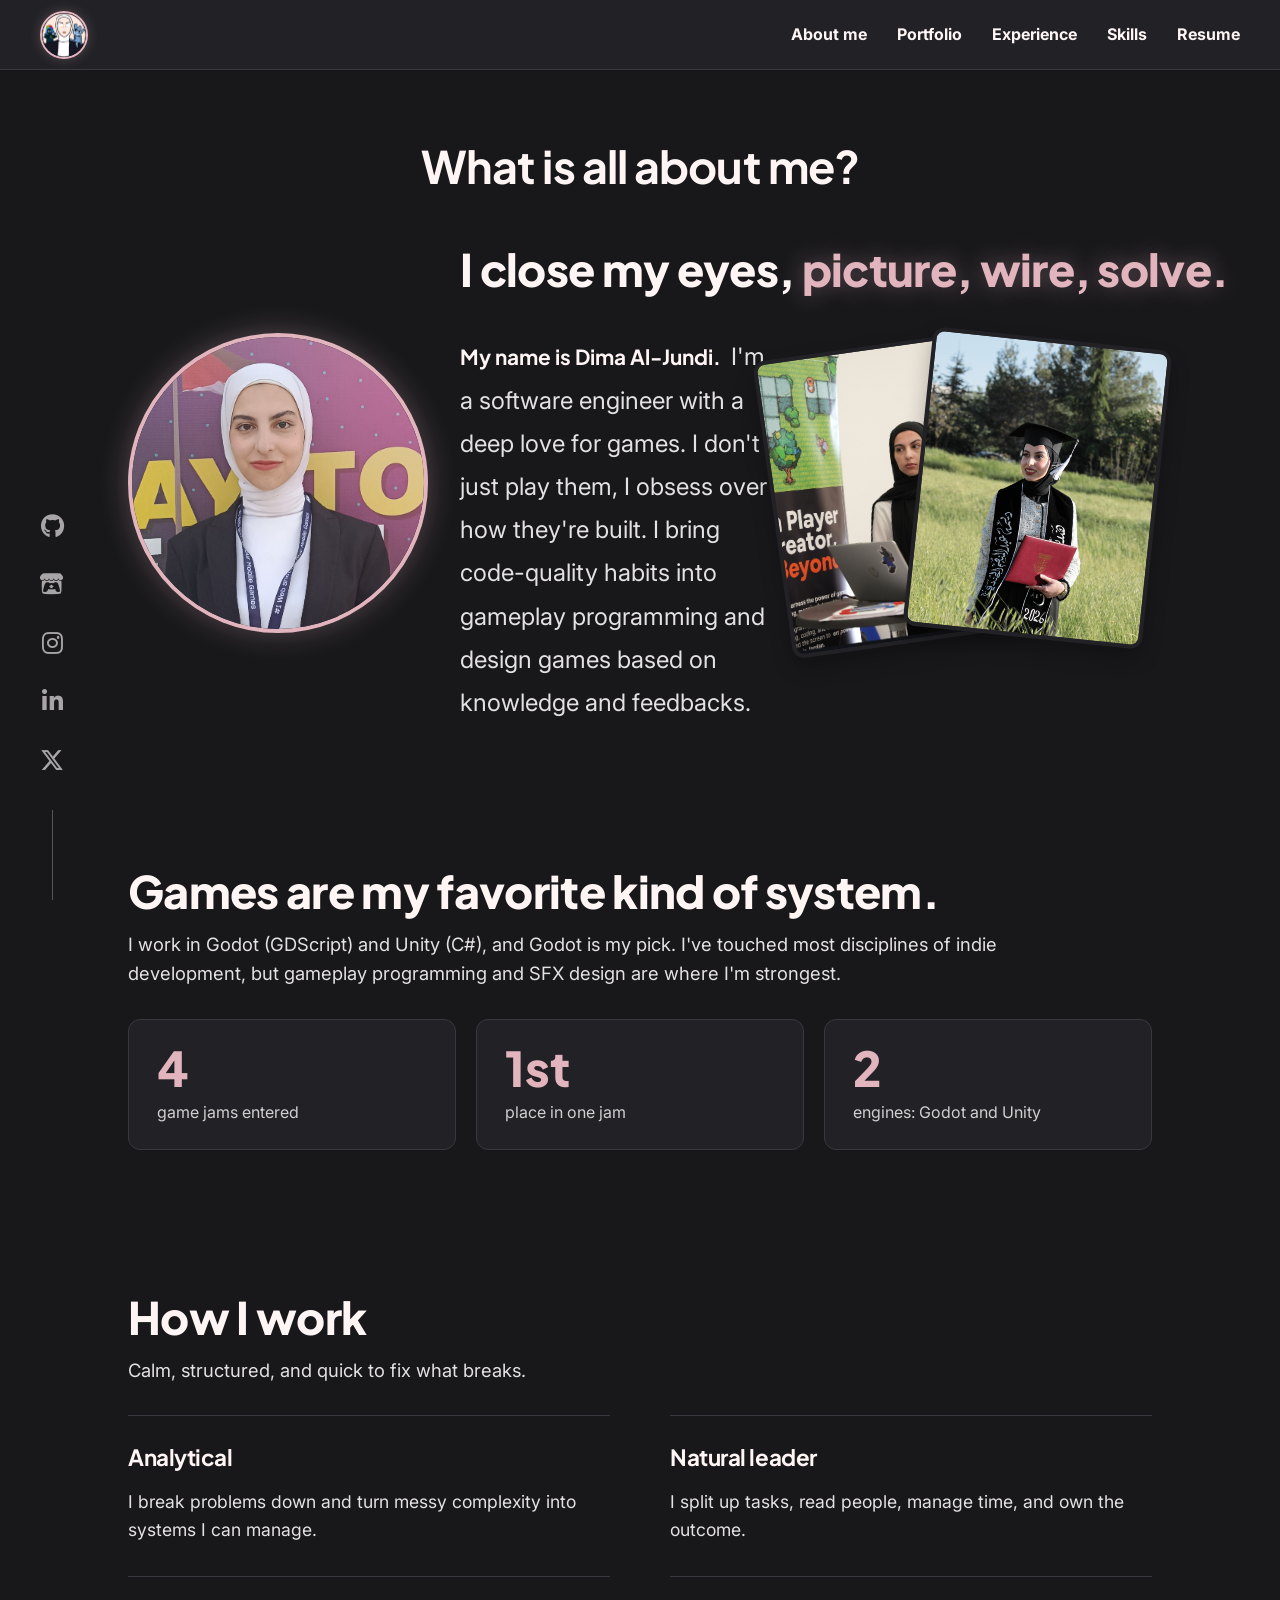
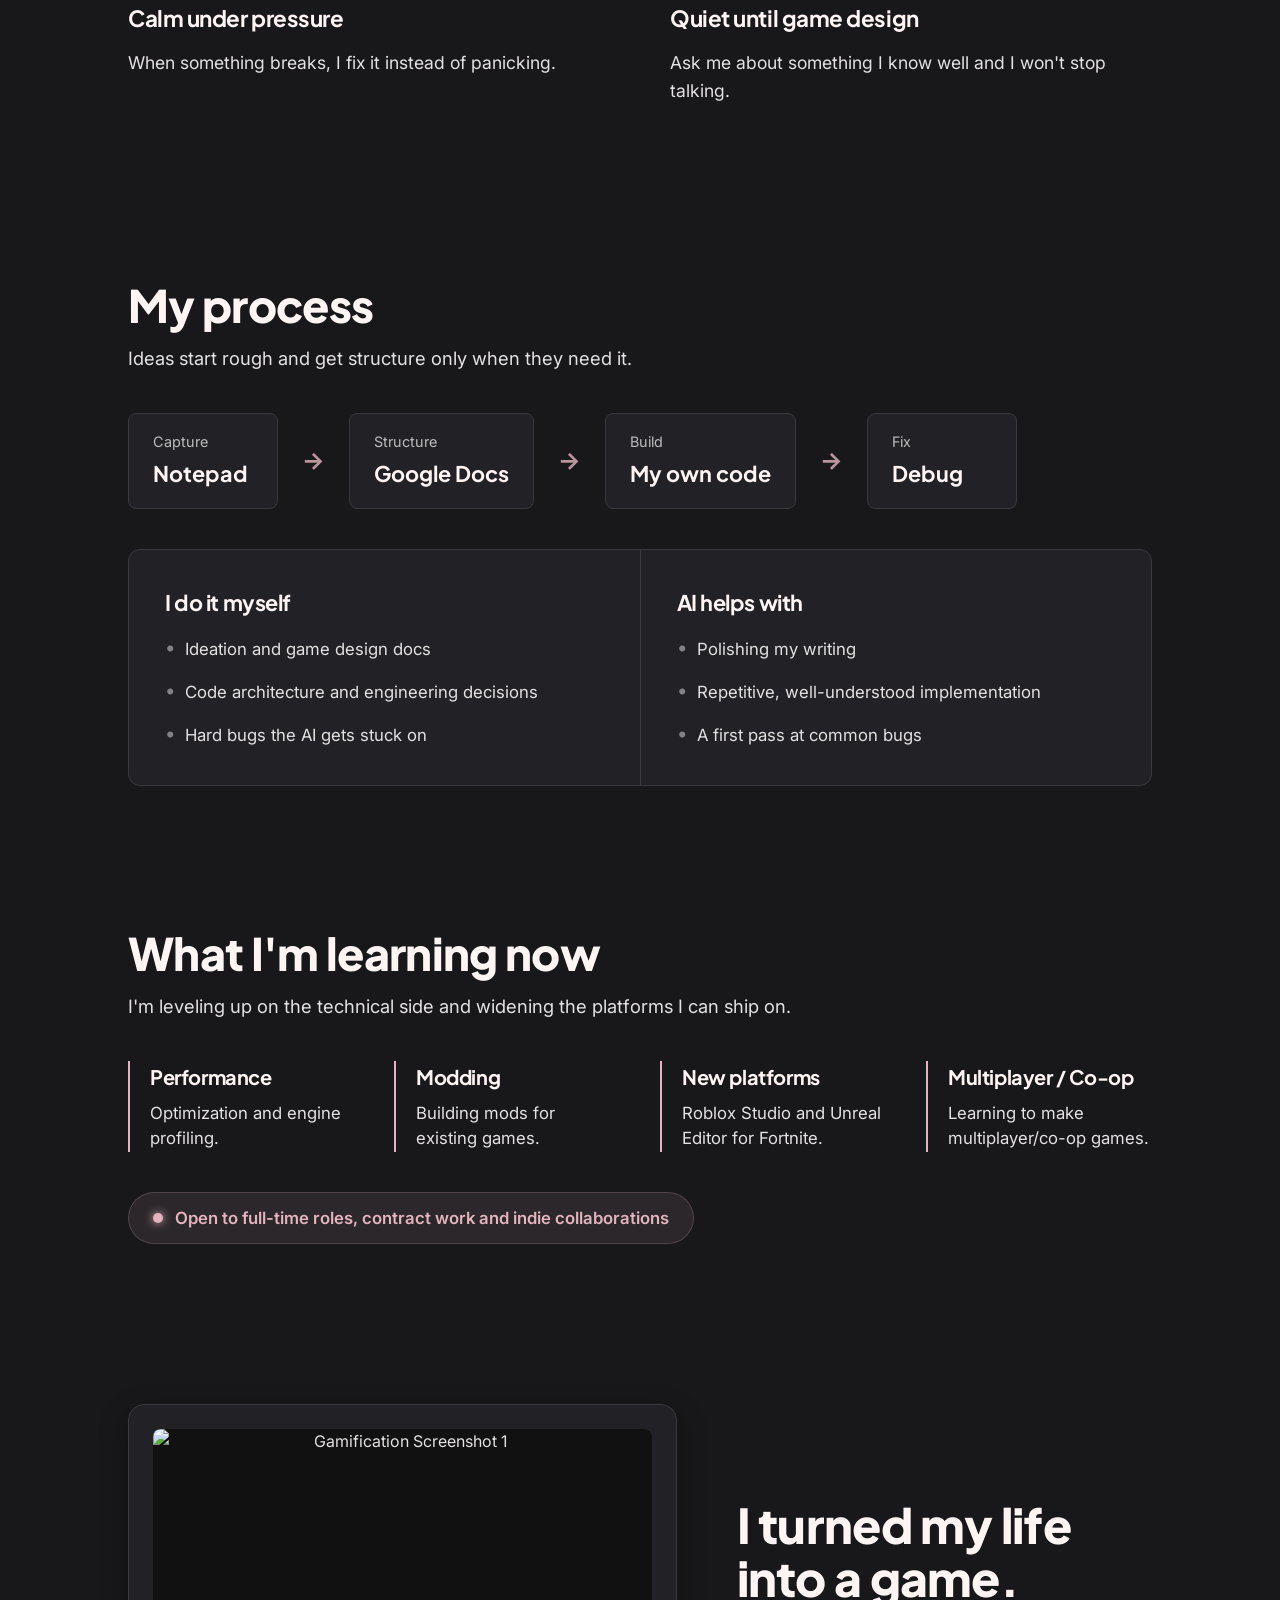
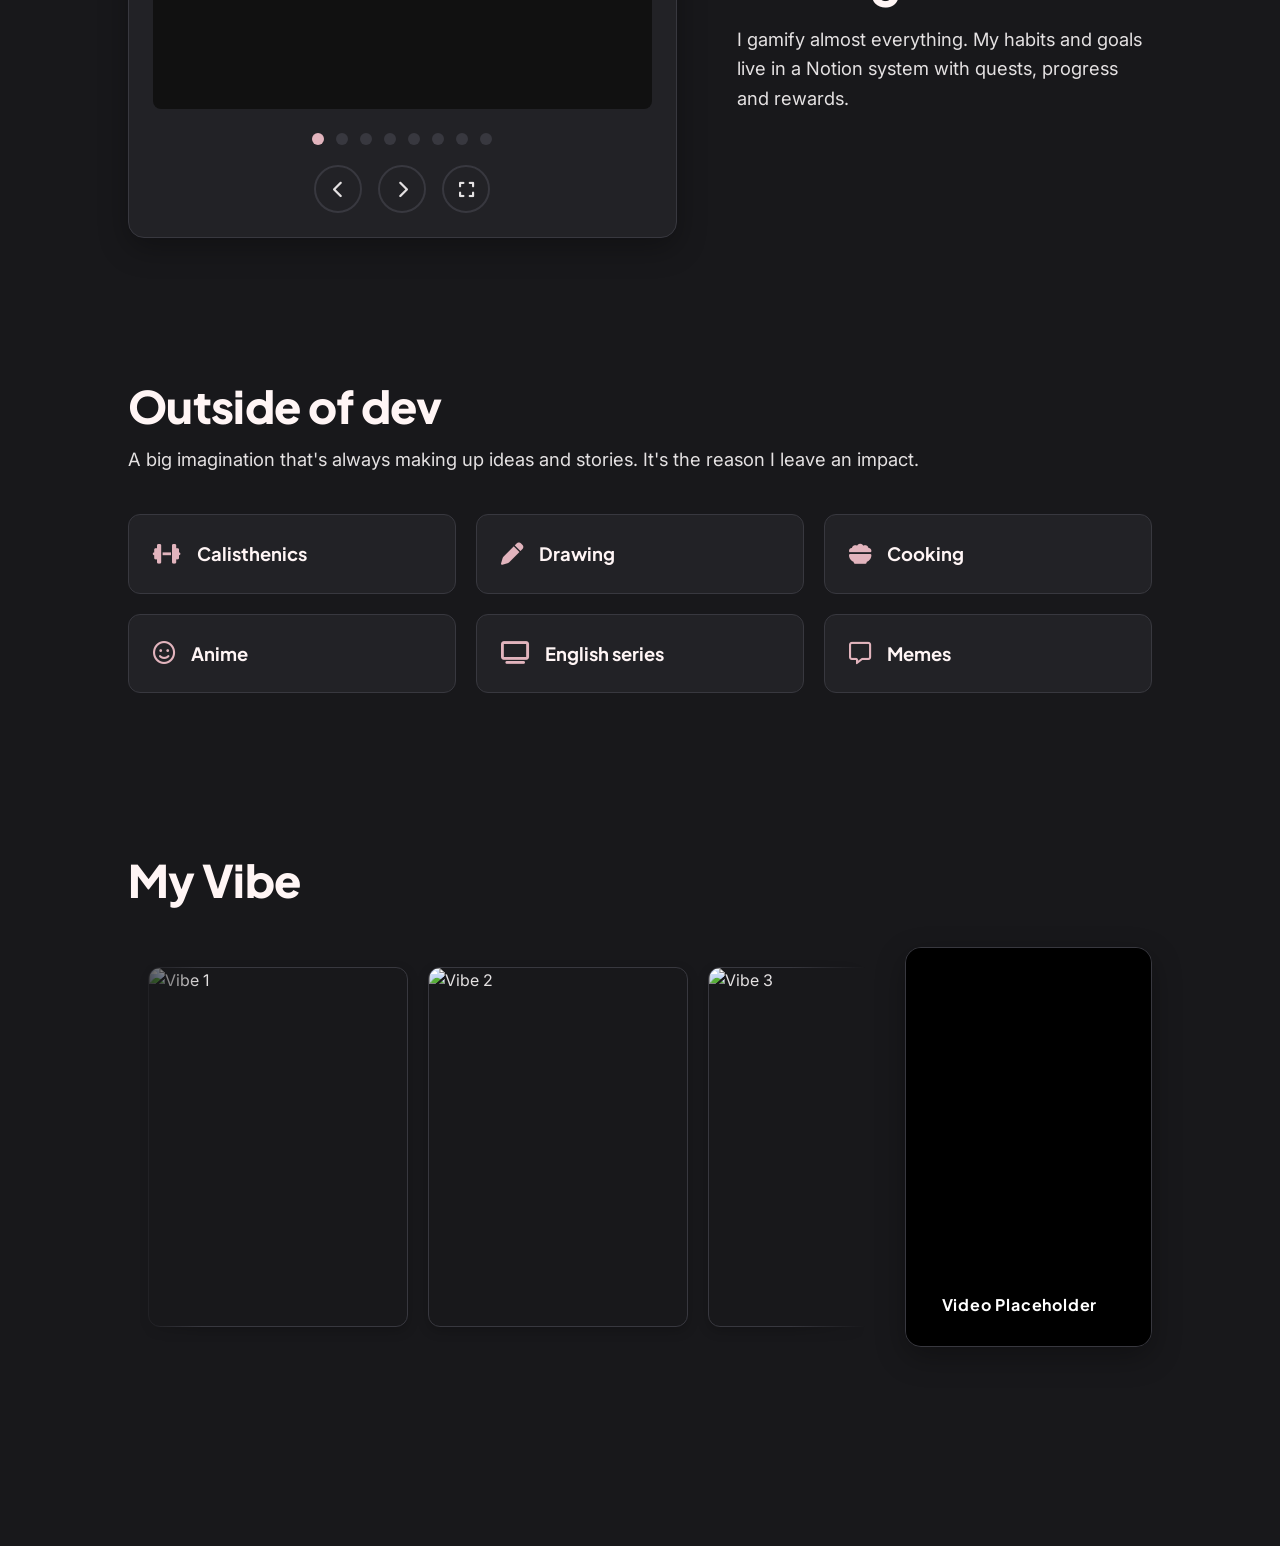
==== commit 0d8e7348: "about me page style is done" ====
--- a/pages/main_pages/about.html
+++ b/pages/main_pages/about.html
@@ -53,13 +53,16 @@
                         class="about-profile-img">
                 </div>
                 <div class="about-hero-text">
-                    <h2 class="about-tagline">I close my eyes, <span class="tagline-highlight">picture, wire, solve.</span></h2>
+                    <h2 class="about-tagline">I close my eyes, <span class="tagline-highlight">picture, wire,
+                            solve.</span></h2>
                     <div class="about-bio-intro">
-                        <p><strong>My name is Dima Al-Jundi.</strong> I'm a software engineer with a deep love for games. I don't just play them, I obsess over how they're built. My background in software engineering gives me a strong foundation in code quality: I think in terms of code smells, test cases, refactoring, design patterns, and maintainable systems, and I bring that same rigor into game development.</p>
-                    </div>
-                </div>
-            </div>
-            
+                        <p><strong>My name is Dima Al-Jundi.</strong> I'm a software engineer with a deep love for
+                            games. I don't just play them, I obsess over how they're built. I bring code-quality habits
+                            into gameplay programming and design games based on knowledge and feedbacks.</p>
+                    </div>
+                </div>
+            </div>
+
             <div class="about-side-images">
                 <div class="about-img-card">
                     <img src="../../Images/About_images/image1.jpg" alt="Dima Al-Jundi Speaking at Game Event"
@@ -72,83 +75,235 @@
             </div>
         </div>
 
-        <div class="about-sections-grid">
-            <div class="about-section-card">
-                <h3>What I Do</h3>
-                <ul>
-                    <li>Work across both Godot (GDScript) and Unity (C#), with Godot as my engine of choice.</li>
-                    <li>Have touched nearly every discipline in indie game development, but I'm strongest and most
-                        passionate about gameplay programming and SFX design/manipulation.</li>
-                    <li>Participated in 4 game jams — won 1st place in one, and an award in another.</li>
-                </ul>
-            </div>
-
-            <div class="about-section-card">
-                <h3>How I Work</h3>
-                <ul>
-                    <li>Analytical by nature; I enjoy breaking down problems, structuring systems, and organizing
-                        complexity into something manageable.</li>
-                    <li>Natural leader; comfortable dividing tasks, reading people, managing time, and taking
-                        responsibility for outcomes.</li>
-                    <li>Stay calm under pressure; when something breaks unexpectedly, I focus on fixing it rather
-                        than panicking.</li>
-                    <li>Quiet, but talk non-stop once I'm on a topic I know well.</li>
-                    <li>I gamify almost everything, I've even turned my own life into a gamified system in Notion to
-                        manage habits and goals.</li>
-                </ul>
-            </div>
-
-            <div class="about-section-card">
-                <h3>My Process</h3>
-                <ul>
-                    <li>I write quick thoughts into Notepad first so nothing gets lost, then get refined into Google
-                        Docs when they need real structure (sometimes with AI help to polish the writing).</li>
-                    <li>I trust my own imagination and game design knowledge over AI for ideation and GDD writing.
-                    </li>
-                    <li>I write and architect my own code so I stay in control of the engineering decisions, but
-                        I'll use AI to speed up repetitive or well-understood implementation work.</li>
-                    <li>In Problem-solving & Debugging I let AI take a first pass on common problems, but if it's
-                        struggling, I step in and solve it myself.</li>
-                </ul>
-            </div>
-
-            <div class="about-section-card">
-                <h3>What am I currently doing?</h3>
-                <ul>
-                    <li>Deepening my knowledge of performance optimization and engine profiling.</li>
-                    <li>Learning to build mods, and picking up Roblox Studio and Unreal Editor for Fortnite.</li>
-                    <li>Learning to make multiplayer/co-op games.</li>
-                    <li>Open to full-time roles, contract work, and indie collaborations.</li>
-                </ul>
-            </div>
-
-            <div class="about-section-card">
-                <h3>Outside of Dev</h3>
-                <ul>
-                    <li>My hobbies are: Calisthenics, drawing, and cooking.</li>
-                    <li>I've got a strong imagination, always generating ideas and stories which what makes me
-                        always leave Impact.</li>
-                    <li>I'm also into anime, english-series lover, memes.</li>
-                </ul>
-            </div>
-        </div>
-
-        <div class="vibe-slider-section">
-            <h2>My Vibe</h2>
-            <div class="slider-wrapper">
-                <div class="slider-track">
-                    <div class="slide"><img src="https://picsum.photos/200/320?random=1" alt="Vibe"></div>
-                    <div class="slide"><img src="https://picsum.photos/200/320?random=2" alt="Vibe"></div>
-                    <div class="slide"><img src="https://picsum.photos/200/320?random=3" alt="Vibe"></div>
-                    <div class="slide"><img src="https://picsum.photos/200/320?random=4" alt="Vibe"></div>
-                    <div class="slide"><img src="https://picsum.photos/200/320?random=5" alt="Vibe"></div>
-                    <div class="slide"><img src="https://picsum.photos/200/320?random=6" alt="Vibe"></div>
-                    <div class="slide"><img src="https://picsum.photos/200/320?random=1" alt="Vibe"></div>
-                    <div class="slide"><img src="https://picsum.photos/200/320?random=2" alt="Vibe"></div>
-                    <div class="slide"><img src="https://picsum.photos/200/320?random=3" alt="Vibe"></div>
-                    <div class="slide"><img src="https://picsum.photos/200/320?random=4" alt="Vibe"></div>
-                    <div class="slide"><img src="https://picsum.photos/200/320?random=5" alt="Vibe"></div>
-                    <div class="slide"><img src="https://picsum.photos/200/320?random=6" alt="Vibe"></div>
+        <div class="about-games-section">
+            <h2 class="section-title-large">Games are my favorite kind of system.</h2>
+            <p class="section-subtitle">I work in Godot (GDScript) and Unity (C#), and Godot is my pick. I've touched most disciplines of indie development, but gameplay programming and SFX design are where I'm strongest.</p>
+            
+            <div class="stats-grid">
+                <div class="stat-card">
+                    <span class="stat-number">4</span>
+                    <span class="stat-label">game jams entered</span>
+                </div>
+                <div class="stat-card">
+                    <span class="stat-number">1st</span>
+                    <span class="stat-label">place in one jam</span>
+                </div>
+                <div class="stat-card">
+                    <span class="stat-number">2</span>
+                    <span class="stat-label">engines: Godot and Unity</span>
+                </div>
+            </div>
+        </div>
+
+        <div class="how-i-work-section reveal">
+            <div class="hiw-header">
+                <h2 class="section-title-large">How I work</h2>
+                <p class="section-subtitle">Calm, structured, and quick to fix what breaks.</p>
+            </div>
+            <div class="hiw-empty"></div>
+            
+            <div class="hiw-item">
+                <h4>Analytical</h4>
+                <p>I break problems down and turn messy complexity into systems I can manage.</p>
+            </div>
+            <div class="hiw-item">
+                <h4>Natural leader</h4>
+                <p>I split up tasks, read people, manage time, and own the outcome.</p>
+            </div>
+            <div class="hiw-item">
+                <h4>Calm under pressure</h4>
+                <p>When something breaks, I fix it instead of panicking.</p>
+            </div>
+            <div class="hiw-item">
+                <h4>Quiet until game design</h4>
+                <p>Ask me about something I know well and I won't stop talking.</p>
+            </div>
+        </div>
+
+        <div class="my-process-section reveal">
+            <div class="process-header">
+                <h2 class="section-title-large">My process</h2>
+                <p class="section-subtitle">Ideas start rough and get structure only when they need it.</p>
+            </div>
+
+            <div class="process-flow">
+                <div class="process-step">
+                    <span class="step-label">Capture</span>
+                    <span class="step-value">Notepad</span>
+                </div>
+                <span class="process-arrow">→</span>
+                <div class="process-step">
+                    <span class="step-label">Structure</span>
+                    <span class="step-value">Google Docs</span>
+                </div>
+                <span class="process-arrow">→</span>
+                <div class="process-step">
+                    <span class="step-label">Build</span>
+                    <span class="step-value">My own code</span>
+                </div>
+                <span class="process-arrow">→</span>
+                <div class="process-step">
+                    <span class="step-label">Fix</span>
+                    <span class="step-value">Debug</span>
+                </div>
+            </div>
+
+            <div class="ai-workflow-card">
+                <div class="ai-workflow-col">
+                    <h4 class="ai-col-title">I do it myself</h4>
+                    <ul class="ai-col-list">
+                        <li>Ideation and game design docs</li>
+                        <li>Code architecture and engineering decisions</li>
+                        <li>Hard bugs the AI gets stuck on</li>
+                    </ul>
+                </div>
+                <div class="ai-workflow-col">
+                    <h4 class="ai-col-title">AI helps with</h4>
+                    <ul class="ai-col-list">
+                        <li>Polishing my writing</li>
+                        <li>Repetitive, well-understood implementation</li>
+                        <li>A first pass at common bugs</li>
+                    </ul>
+                </div>
+            </div>
+        </div>
+
+        <div class="learning-section reveal">
+            <h2 class="section-title-large">What I'm learning now</h2>
+            <p class="section-subtitle">I'm leveling up on the technical side and widening the platforms I can ship on.</p>
+            
+            <div class="learning-grid">
+                <div class="learning-item">
+                    <h4>Performance</h4>
+                    <p>Optimization and engine profiling.</p>
+                </div>
+                <div class="learning-item">
+                    <h4>Modding</h4>
+                    <p>Building mods for existing games.</p>
+                </div>
+                <div class="learning-item">
+                    <h4>New platforms</h4>
+                    <p>Roblox Studio and Unreal Editor for Fortnite.</p>
+                </div>
+                <div class="learning-item">
+                    <h4>Multiplayer / Co-op</h4>
+                    <p>Learning to make multiplayer/co-op games.</p>
+                </div>
+            </div>
+
+            <div class="availability-badge">
+                <span class="pulse-dot"></span> Open to full-time roles, contract work and indie collaborations
+            </div>
+        </div>
+
+        <div class="gamify-section reveal">
+            <div class="gamify-carousel-container">
+                <div class="carousel-display">
+                    <img src="https://picsum.photos/800/500?random=10" alt="Gamification Screenshot 1" class="carousel-img active">
+                    <img src="https://picsum.photos/800/500?random=11" alt="Gamification Screenshot 2" class="carousel-img">
+                    <img src="https://picsum.photos/800/500?random=12" alt="Gamification Screenshot 3" class="carousel-img">
+                    <img src="https://picsum.photos/800/500?random=13" alt="Gamification Screenshot 4" class="carousel-img">
+                    <img src="https://picsum.photos/800/500?random=14" alt="Gamification Screenshot 5" class="carousel-img">
+                    <img src="https://picsum.photos/800/500?random=15" alt="Gamification Screenshot 6" class="carousel-img">
+                    <img src="https://picsum.photos/800/500?random=16" alt="Gamification Screenshot 7" class="carousel-img">
+                    <img src="https://picsum.photos/800/500?random=17" alt="Gamification Screenshot 8" class="carousel-img">
+                </div>
+                
+                <div class="carousel-controls">
+                    <div class="carousel-dots">
+                        <span class="dot active" data-index="0"></span>
+                        <span class="dot" data-index="1"></span>
+                        <span class="dot" data-index="2"></span>
+                        <span class="dot" data-index="3"></span>
+                        <span class="dot" data-index="4"></span>
+                        <span class="dot" data-index="5"></span>
+                        <span class="dot" data-index="6"></span>
+                        <span class="dot" data-index="7"></span>
+                    </div>
+                    <div class="carousel-buttons">
+                        <button class="carousel-btn prev-btn" aria-label="Previous image"><i class="fa-solid fa-chevron-left"></i></button>
+                        <button class="carousel-btn next-btn" aria-label="Next image"><i class="fa-solid fa-chevron-right"></i></button>
+                        <button class="carousel-btn fullscreen-btn" aria-label="View fullscreen"><i class="fa-solid fa-expand"></i></button>
+                    </div>
+                </div>
+            </div>
+
+            <div class="gamify-text">
+                <h2 class="section-title-large">I turned my life into a game.</h2>
+                <p class="section-subtitle">I gamify almost everything. My habits and goals live in a Notion system with quests, progress and rewards.</p>
+            </div>
+        </div>
+
+        <div class="outside-dev-section reveal">
+            <div class="section-header-left">
+                <h2 class="section-title-large">Outside of dev</h2>
+                <p class="section-subtitle">A big imagination that's always making up ideas and stories. It's the reason I leave an impact.</p>
+            </div>
+            
+            <div class="hobbies-grid">
+                <div class="hobby-card">
+                    <i class="fa-solid fa-dumbbell"></i>
+                    <span>Calisthenics</span>
+                </div>
+                <div class="hobby-card">
+                    <i class="fa-solid fa-pen"></i>
+                    <span>Drawing</span>
+                </div>
+                <div class="hobby-card">
+                    <i class="fa-solid fa-bowl-food"></i>
+                    <span>Cooking</span>
+                </div>
+                <div class="hobby-card">
+                    <i class="fa-regular fa-face-smile"></i>
+                    <span>Anime</span>
+                </div>
+                <div class="hobby-card">
+                    <i class="fa-solid fa-tv"></i>
+                    <span>English series</span>
+                </div>
+                <div class="hobby-card">
+                    <i class="fa-regular fa-message"></i>
+                    <span>Memes</span>
+                </div>
+            </div>
+        </div>
+
+        <!-- Fullscreen Carousel Modal -->
+        <div class="carousel-modal" id="carouselModal">
+            <span class="modal-close" id="closeCarouselModal"><i class="fa-solid fa-xmark"></i></span>
+            <img class="modal-content" id="modalImage">
+        </div>
+
+        <div class="vibe-section reveal">
+            <h2 class="section-title-large" style="margin-bottom: 40px;">My Vibe</h2>
+            
+            <div class="vibe-split-layout">
+                <!-- Left: Auto-Scrolling Image Slider -->
+                <div class="vibe-left">
+                    <div class="vibe-slider-wrapper">
+                        <div class="vibe-slider-track">
+                            <img src="https://picsum.photos/400/500?random=20" alt="Vibe 1" class="vibe-slide">
+                            <img src="https://picsum.photos/400/500?random=21" alt="Vibe 2" class="vibe-slide">
+                            <img src="https://picsum.photos/400/500?random=22" alt="Vibe 3" class="vibe-slide">
+                            <img src="https://picsum.photos/400/500?random=23" alt="Vibe 4" class="vibe-slide">
+                            <!-- Duplicates for seamless infinite scrolling -->
+                            <img src="https://picsum.photos/400/500?random=20" alt="Vibe 1" class="vibe-slide">
+                            <img src="https://picsum.photos/400/500?random=21" alt="Vibe 2" class="vibe-slide">
+                            <img src="https://picsum.photos/400/500?random=22" alt="Vibe 3" class="vibe-slide">
+                            <img src="https://picsum.photos/400/500?random=23" alt="Vibe 4" class="vibe-slide">
+                        </div>
+                    </div>
+                </div>
+
+                <!-- Right: Autoplay Video Placeholder -->
+                <div class="vibe-right">
+                    <div class="vibe-video-container">
+                        <video autoplay loop muted playsinline class="vibe-video">
+                            <!-- Placeholder video. The user can swap src later -->
+                            <source src="https://www.w3schools.com/html/mov_bbb.mp4" type="video/mp4">
+                        </video>
+                        <div class="video-overlay-text">Video Placeholder</div>
+                    </div>
                 </div>
             </div>
         </div>
--- a/css/style.css
+++ b/css/style.css
@@ -26,6 +26,19 @@
     scroll-behavior: smooth;
 }
 
+/* Scroll Reveal Animations */
+.js-enabled .reveal {
+    opacity: 0;
+    transform: translateY(40px);
+    transition: opacity 0.8s cubic-bezier(0.2, 0.8, 0.2, 1), transform 0.8s cubic-bezier(0.2, 0.8, 0.2, 1);
+    will-change: opacity, transform;
+}
+
+.js-enabled .reveal.revealed {
+    opacity: 1;
+    transform: translateY(0);
+}
+
 body {
     font-family: var(--font-body);
     line-height: 1.6;
@@ -435,34 +448,151 @@
     transform: translateX(-5px);
 }
 
-.big-buttons-container {
+.portfolio-content {
+    display: flex;
+    flex-direction: column;
+    align-items: center;
+    justify-content: center;
+    min-height: calc(100vh - 120px);
+    text-align: center;
+}
+
+@keyframes cardFadeInUp {
+    0% {
+        opacity: 0;
+        transform: translateY(250px);
+    }
+
+    100% {
+        opacity: 1;
+        transform: translateY(0);
+    }
+}
+
+.category-cards-container {
     display: flex;
     justify-content: center;
     gap: 30px;
-    margin-top: 50px;
-}
-
-.big-btn {
-    display: flex;
+    margin-top: 20px;
+    margin-bottom: 50px;
+    flex-wrap: wrap;
+    max-width: 1400px;
+    padding: 0 20px;
+}
+
+.category-card {
+    position: relative;
+    width: 400px;
+    height: 560px;
+    border-radius: 8px;
+    overflow: hidden;
+    text-decoration: none;
+    color: white;
+    transition: transform 0.4s cubic-bezier(0.2, 0.8, 0.2, 1), box-shadow 0.4s ease;
+    background-color: #111;
+    display: flex;
+    flex-direction: column;
+    justify-content: flex-end;
+    box-shadow: 0 10px 30px rgba(0, 0, 0, 0.4);
+    animation: cardFadeInUp 1s cubic-bezier(0.22, 1, 0.36, 1) backwards;
+}
+
+.category-card:nth-child(1) {
+    animation-delay: 0.1s;
+}
+
+.category-card:nth-child(2) {
+    animation-delay: 0.25s;
+}
+
+.category-card:nth-child(3) {
+    animation-delay: 0.4s;
+}
+
+.category-card:hover {
+    transform: translateY(-12px);
+    box-shadow: 0 15px 45px var(--card-glow, rgba(255, 255, 255, 0.2));
+    z-index: 10;
+}
+
+.category-card::after {
+    content: '';
+    position: absolute;
+    inset: 0;
+    border: 2px solid transparent;
+    transition: border-color 0.4s ease;
+    pointer-events: none;
+    z-index: 5;
+    border-radius: 8px;
+}
+
+.category-card:hover::after {
+    border-color: rgba(255, 255, 255, 0.6);
+}
+
+.card-bg {
+    position: absolute;
+    top: 0;
+    left: 0;
+    width: 100%;
+    height: 100%;
+    object-fit: cover;
+    z-index: 1;
+    transition: transform 0.6s cubic-bezier(0.2, 0.8, 0.2, 1);
+    opacity: 0.85;
+}
+
+.category-card:hover .card-bg {
+    transform: scale(1.08);
+    opacity: 1;
+}
+
+.card-overlay {
+    position: relative;
+    z-index: 2;
+    background-color: var(--card-theme, rgba(0, 0, 0, 0.8));
+    padding: 30px 24px;
+    text-align: left;
+    min-height: 140px;
+    display: flex;
+    flex-direction: column;
     justify-content: center;
-    align-items: center;
-    width: 250px;
-    height: 150px;
-    font-size: 1.5rem;
-    font-weight: bold;
-    text-decoration: none;
+    border-top: 1px solid rgba(255, 255, 255, 0.1);
+    backdrop-filter: blur(8px);
+}
+
+.card-overlay h2 {
+    font-size: 2rem;
+    font-weight: 800;
+    color: var(--text-color, white);
+    margin: 0;
+    line-height: 1.15;
+}
+
+.category-card:hover .card-overlay {
+    background-color: var(--card-theme);
+    /* Force full color on hover if needed */
+}
+
+
+
+.category-prompt {
+    font-family: var(--font-heading);
+    font-size: 1.4rem;
+    letter-spacing: 0.2em;
     color: var(--text-heading);
-    border: 2px solid var(--border-color);
-    background-color: var(--bg-surface);
-    transition: all 0.3s ease;
-    border-radius: 8px;
-}
-
-.big-btn:hover {
-    background-color: var(--accent);
-    border-color: var(--text-heading);
-    color: var(--bg-base);
-    transform: translateY(-5px);
+    text-transform: uppercase;
+    font-weight: 700;
+    margin-top: 20px;
+    animation: cardFadeInUp 1s cubic-bezier(0.22, 1, 0.36, 1) 0.6s backwards;
+}
+
+@media (max-width: 950px) {
+    .category-card {
+        width: 100%;
+        max-width: 400px;
+        height: 380px;
+    }
 }
 
 .about-hero-showcase {
@@ -473,6 +603,11 @@
     margin-top: 40px;
     margin-bottom: 40px;
     flex-wrap: wrap;
+    animation: heroFadeInUp 1s cubic-bezier(0.22, 1, 0.36, 1) 0.3s both;
+}
+
+.page-content h1 {
+    animation: heroFadeInUp 1s cubic-bezier(0.22, 1, 0.36, 1) 0.1s both;
 }
 
 .about-hero-main {
@@ -490,8 +625,8 @@
 }
 
 .profile-pic-container {
-    width: 260px;
-    height: 260px;
+    width: 300px;
+    height: 300px;
     border-radius: 50%;
     border: 4px solid var(--accent);
     box-shadow: 0 0 30px rgba(226, 180, 189, 0.3);
@@ -601,7 +736,7 @@
 
 .about-bio-intro {
     max-width: 700px;
-    margin-bottom: 0;
+    margin-top: 40px;
     text-align: left;
 }
 
@@ -619,56 +754,543 @@
     margin-right: 4px;
 }
 
-.about-sections-grid {
+.about-games-section {
+    margin-top: 70px;
+    margin-bottom: 40px;
+    text-align: left;
+}
+
+.section-title-large {
+    font-size: 2.8rem;
+    font-weight: 800;
+    color: var(--text-heading);
+    margin-bottom: 12px;
+    letter-spacing: -0.015em;
+    line-height: 1.2;
+}
+
+.section-subtitle {
+    font-size: 1.15rem;
+    color: var(--text-body);
+    line-height: 1.6;
+    max-width: 900px;
+    margin-bottom: 30px;
+}
+
+.stats-grid {
     display: grid;
-    grid-template-columns: repeat(auto-fit, minmax(320px, 1fr));
-    gap: 24px;
-    margin-top: 36px;
-    text-align: left;
-}
-
-.about-section-card {
+    grid-template-columns: repeat(auto-fit, minmax(220px, 1fr));
+    gap: 20px;
+}
+
+.stat-card {
     background-color: var(--bg-surface);
     border: 1px solid var(--border-color);
     border-radius: 12px;
-    padding: 26px 28px;
+    padding: 24px 28px;
+    display: flex;
+    flex-direction: column;
+    justify-content: center;
+    transition: transform 0.3s ease, border-color 0.3s ease;
+}
+
+.stat-card:hover {
+    transform: translateY(-3px);
+    border-color: var(--accent);
+}
+
+.stat-number {
+    font-family: var(--font-heading);
+    font-size: 3rem;
+    font-weight: 800;
+    color: var(--accent);
+    line-height: 1;
+    margin-bottom: 8px;
+}
+
+.stat-label {
+    font-size: 1rem;
+    color: var(--text-body);
+    opacity: 0.9;
+}
+
+/* How I Work Section */
+.how-i-work-section {
+    display: grid;
+    grid-template-columns: 1fr 1fr;
+    column-gap: 60px;
+    row-gap: 0;
+    margin-top: 140px;
+    margin-bottom: 60px;
+    text-align: left;
+}
+
+.hiw-header {
+    margin-bottom: 30px;
+}
+
+.hiw-header .section-title-large {
+    margin-bottom: 12px;
+}
+
+.hiw-header .section-subtitle {
+    margin-bottom: 0;
+}
+
+.hiw-empty {
+    display: block;
+}
+
+.hiw-item {
+    border-top: 1px solid var(--border-color);
+    padding-top: 24px;
+    padding-bottom: 32px;
+}
+
+.hiw-item h4 {
+    font-size: 1.4rem;
+    font-weight: 700;
+    color: var(--text-heading);
+    margin-bottom: 12px;
+    font-family: var(--font-heading);
+}
+
+.hiw-item p {
+    font-size: 1.1rem;
+    color: var(--text-body);
+    line-height: 1.6;
+}
+
+@media (max-width: 850px) {
+    .how-i-work-section {
+        grid-template-columns: 1fr;
+    }
+
+    .hiw-empty {
+        display: none;
+    }
+}
+
+/* My Process Section */
+.my-process-section {
+    margin-top: 140px;
+    margin-bottom: 100px;
+    text-align: left;
+}
+
+.process-header {
+    margin-bottom: 40px;
+}
+
+.process-header .section-title-large {
+    margin-bottom: 12px;
+}
+
+.process-header .section-subtitle {
+    margin-bottom: 0;
+}
+
+.process-flow {
+    display: flex;
+    align-items: center;
+    justify-content: flex-start;
+    gap: 24px;
+    margin-bottom: 40px;
+    flex-wrap: wrap;
+}
+
+.process-step {
+    background-color: var(--bg-surface);
+    border: 1px solid var(--border-color);
+    border-radius: 8px;
+    padding: 16px 24px;
+    display: flex;
+    flex-direction: column;
+    min-width: 150px;
     transition: border-color 0.3s ease, transform 0.3s ease;
 }
 
-.about-section-card:hover {
+.process-step:hover {
     border-color: var(--accent);
-    transform: translateY(-3px);
-}
-
-.about-section-card h3 {
+    transform: translateY(-2px);
+}
+
+.step-label {
+    font-size: 0.9rem;
+    color: var(--text-body);
+    opacity: 0.8;
+    margin-bottom: 4px;
+}
+
+.step-value {
+    font-family: var(--font-heading);
+    font-size: 1.35rem;
+    font-weight: 700;
+    color: var(--text-heading);
+}
+
+.process-arrow {
     color: var(--accent);
-    font-size: 1.25rem;
+    font-size: 1.5rem;
+    font-weight: bold;
+    opacity: 0.8;
+}
+
+.ai-workflow-card {
+    background-color: var(--bg-surface);
+    border: 1px solid var(--border-color);
+    border-radius: 12px;
+    display: flex;
+    overflow: hidden;
+}
+
+.ai-workflow-col {
+    flex: 1;
+    padding: 36px;
+}
+
+.ai-workflow-col:first-child {
+    border-right: 1px solid var(--border-color);
+}
+
+.ai-col-title {
+    font-family: var(--font-heading);
+    font-size: 1.35rem;
     font-weight: 700;
+    color: var(--text-heading);
     margin-bottom: 16px;
-    letter-spacing: -0.01em;
-}
-
-.about-section-card ul {
+}
+
+.ai-col-list {
     list-style: none;
     display: flex;
     flex-direction: column;
-    gap: 12px;
-}
-
-.about-section-card li {
+    gap: 16px;
+}
+
+.ai-col-list li {
     position: relative;
     padding-left: 20px;
     color: var(--text-body);
-    font-size: 0.95rem;
+    font-size: 1.05rem;
     line-height: 1.6;
 }
 
-.about-section-card li::before {
-    content: '▹';
+.ai-col-list li::before {
+    content: '•';
     position: absolute;
     left: 0;
+    color: var(--text-body);
+    opacity: 0.5;
+    font-size: 1.2rem;
+    line-height: 1.2;
+}
+
+@media (max-width: 850px) {
+    .ai-workflow-card {
+        flex-direction: column;
+    }
+
+    .ai-workflow-col:first-child {
+        border-right: none;
+        border-bottom: 1px solid var(--border-color);
+    }
+
+    .process-flow {
+        gap: 16px;
+        justify-content: center;
+    }
+
+    .process-step {
+        width: 100%;
+        align-items: center;
+    }
+
+    .process-arrow {
+        transform: rotate(90deg);
+    }
+}
+
+/* Learning Section */
+.learning-section {
+    margin-top: 140px;
+    margin-bottom: 100px;
+    text-align: left;
+}
+
+.learning-grid {
+    display: grid;
+    grid-template-columns: repeat(auto-fit, minmax(200px, 1fr));
+    gap: 40px;
+    margin-top: 40px;
+    margin-bottom: 40px;
+}
+
+.learning-item {
+    border-left: 2px solid var(--accent);
+    padding-left: 20px;
+}
+
+.learning-item h4 {
+    font-size: 1.25rem;
+    font-weight: 700;
+    color: var(--text-heading);
+    margin-bottom: 8px;
+    font-family: var(--font-heading);
+}
+
+.learning-item p {
+    font-size: 1.05rem;
+    color: var(--text-body);
+    line-height: 1.5;
+}
+
+.availability-badge {
+    display: inline-flex;
+    align-items: center;
+    background-color: rgba(226, 180, 189, 0.1);
+    border: 1px solid rgba(226, 180, 189, 0.2);
+    border-radius: 50px;
+    padding: 12px 24px;
     color: var(--accent);
-    font-size: 0.9rem;
+    font-weight: 600;
+    font-size: 1.05rem;
+}
+
+.pulse-dot {
+    width: 10px;
+    height: 10px;
+    background-color: var(--accent);
+    border-radius: 50%;
+    margin-right: 12px;
+    box-shadow: 0 0 10px var(--accent);
+}
+
+/* Gamify Section */
+.gamify-section {
+    display: flex;
+    align-items: center;
+    gap: 60px;
+    margin-top: 160px;
+    margin-bottom: 120px;
+}
+
+.gamify-carousel-container {
+    flex: 1.2;
+    background-color: var(--bg-surface);
+    border-radius: 16px;
+    padding: 24px;
+    border: 1px solid var(--border-color);
+    box-shadow: 0 10px 30px rgba(0, 0, 0, 0.3);
+    display: flex;
+    flex-direction: column;
+}
+
+.carousel-display {
+    position: relative;
+    width: 100%;
+    aspect-ratio: 16 / 9;
+    border-radius: 8px;
+    overflow: hidden;
+    background-color: #111;
+    margin-bottom: 24px;
+}
+
+.carousel-img {
+    position: absolute;
+    top: 0;
+    left: 0;
+    width: 100%;
+    height: 100%;
+    object-fit: cover;
+    opacity: 0;
+    transition: opacity 0.5s ease;
+    pointer-events: none;
+}
+
+.carousel-img.active {
+    opacity: 1;
+    pointer-events: auto;
+}
+
+.carousel-controls {
+    display: flex;
+    flex-direction: column;
+    align-items: center;
+    gap: 20px;
+}
+
+.carousel-dots {
+    display: flex;
+    gap: 12px;
+}
+
+.carousel-dots .dot {
+    width: 12px;
+    height: 12px;
+    background-color: var(--border-color);
+    border-radius: 50%;
+    cursor: pointer;
+    transition: background-color 0.3s ease;
+}
+
+.carousel-dots .dot.active,
+.carousel-dots .dot:hover {
+    background-color: var(--accent);
+}
+
+.carousel-buttons {
+    display: flex;
+    gap: 16px;
+}
+
+.carousel-btn {
+    width: 48px;
+    height: 48px;
+    border-radius: 50%;
+    border: 2px solid var(--border-color);
+    background-color: transparent;
+    color: var(--text-body);
+    font-size: 1.1rem;
+    cursor: pointer;
+    display: flex;
+    justify-content: center;
+    align-items: center;
+    transition: all 0.3s ease;
+}
+
+.carousel-btn:hover {
+    border-color: var(--accent);
+    color: var(--accent);
+    transform: scale(1.05);
+}
+
+.carousel-btn.active-glow {
+    box-shadow: 0 0 0 4px rgba(226, 180, 189, 0.2);
+    border-color: var(--accent);
+    color: var(--accent);
+}
+
+.gamify-text {
+    flex: 1;
+    text-align: left;
+}
+
+.gamify-text .section-title-large {
+    font-size: 3rem;
+    line-height: 1.1;
+    margin-bottom: 20px;
+}
+
+.gamify-text .section-subtitle {
+    font-size: 1.15rem;
+    color: var(--text-body);
+    margin-bottom: 30px;
+    line-height: 1.6;
+}
+
+/* Outside of Dev Section */
+.outside-dev-section {
+    margin-top: 140px;
+    margin-bottom: 120px;
+    text-align: left;
+}
+
+.section-header-left {
+    margin-bottom: 40px;
+}
+
+.section-header-left .section-title-large {
+    margin-bottom: 12px;
+}
+
+.section-header-left .section-subtitle {
+    margin-bottom: 0;
+}
+
+.hobbies-grid {
+    display: grid;
+    grid-template-columns: repeat(auto-fit, minmax(280px, 1fr));
+    gap: 20px;
+}
+
+.hobby-card {
+    background-color: var(--bg-surface);
+    border: 1px solid var(--border-color);
+    border-radius: 12px;
+    padding: 24px;
+    display: flex;
+    align-items: center;
+    gap: 16px;
+    transition: transform 0.3s ease, border-color 0.3s ease;
+}
+
+.hobby-card:hover {
+    border-color: var(--accent);
+    transform: translateY(-2px);
+}
+
+.hobby-card i {
+    color: var(--accent);
+    font-size: 1.4rem;
+}
+
+.hobby-card span {
+    color: var(--text-heading);
+    font-size: 1.15rem;
+    font-weight: 700;
+    font-family: var(--font-heading);
+}
+
+/* Modal */
+.carousel-modal {
+    display: none;
+    position: fixed;
+    z-index: 100000;
+    left: 0;
+    top: 0;
+    width: 100%;
+    height: 100%;
+    background-color: rgba(0, 0, 0, 0.95);
+    align-items: center;
+    justify-content: center;
+    opacity: 0;
+    transition: opacity 0.4s ease;
+}
+
+.carousel-modal.show {
+    display: flex;
+    opacity: 1;
+}
+
+.modal-content {
+    max-width: 90%;
+    max-height: 90vh;
+    border-radius: 8px;
+    box-shadow: 0 0 40px rgba(0, 0, 0, 0.5);
+    object-fit: contain;
+}
+
+.modal-close {
+    position: absolute;
+    top: 30px;
+    right: 40px;
+    color: white;
+    font-size: 40px;
+    font-weight: bold;
+    cursor: pointer;
+    transition: color 0.3s;
+}
+
+.modal-close:hover {
+    color: var(--accent);
+}
+
+@media (max-width: 950px) {
+    .gamify-section {
+        flex-direction: column-reverse;
+        gap: 40px;
+    }
 }
 
 @media (max-width: 850px) {
@@ -1698,4 +2320,129 @@
         transform: scale(0.97);
         opacity: 0.6;
     }
+}
+
+/* About Games Section */
+.about-games-section {
+    margin-top: 140px;
+    margin-bottom: 100px;
+    text-align: left;
+    animation: heroFadeInUp 1s cubic-bezier(0.22, 1, 0.36, 1) 0.5s both;
+}
+
+/* Vibe Section */
+.vibe-section {
+    margin-top: 160px;
+    margin-bottom: 140px;
+    text-align: left;
+}
+
+.vibe-section .section-title-large {
+    margin-bottom: 40px;
+}
+
+.vibe-split-layout {
+    display: flex;
+    gap: 40px;
+    align-items: stretch;
+}
+
+.vibe-left {
+    flex: 3;
+    overflow: hidden;
+    min-height: 400px;
+}
+
+.vibe-right {
+    flex: 1;
+    border-radius: 16px;
+    overflow: hidden;
+    background-color: var(--bg-surface);
+    border: 1px solid var(--border-color);
+    box-shadow: 0 10px 30px rgba(0, 0, 0, 0.3);
+    min-height: 400px;
+    position: relative;
+    display: flex;
+    align-items: center;
+    justify-content: center;
+}
+
+.vibe-slider-wrapper {
+    width: 100%;
+    height: 100%;
+    overflow: hidden;
+    display: flex;
+    align-items: center;
+    padding: 20px 0;
+    -webkit-mask-image: linear-gradient(to right, transparent, black 10%, black 90%, transparent);
+    mask-image: linear-gradient(to right, transparent, black 10%, black 90%, transparent);
+}
+
+.vibe-slider-track {
+    display: flex;
+    gap: 20px;
+    animation: scrollLeft 20s linear infinite;
+    width: max-content;
+    padding-left: 20px;
+}
+
+.vibe-slider-track:hover {
+    animation-play-state: paused;
+}
+
+.vibe-slide {
+    height: 360px;
+    width: 260px;
+    object-fit: cover;
+    border-radius: 12px;
+    border: 1px solid var(--border-color);
+    box-shadow: 0 4px 12px rgba(0, 0, 0, 0.2);
+}
+
+@keyframes scrollLeft {
+    0% {
+        transform: translateX(0);
+    }
+
+    100% {
+        transform: translateX(-50%);
+    }
+}
+
+
+
+.vibe-video-container {
+    width: 100%;
+    height: 100%;
+    position: relative;
+    display: flex;
+    justify-content: center;
+    align-items: center;
+    background-color: #000;
+}
+
+.vibe-video {
+    width: 100%;
+    height: 100%;
+    object-fit: cover;
+}
+
+.video-overlay-text {
+    position: absolute;
+    bottom: 20px;
+    left: 20px;
+    background: rgba(0, 0, 0, 0.6);
+    color: white;
+    padding: 8px 16px;
+    border-radius: 8px;
+    font-weight: 700;
+    font-family: var(--font-heading);
+    letter-spacing: 0.05em;
+    backdrop-filter: blur(4px);
+}
+
+@media (max-width: 950px) {
+    .vibe-split-layout {
+        flex-direction: column;
+    }
 }
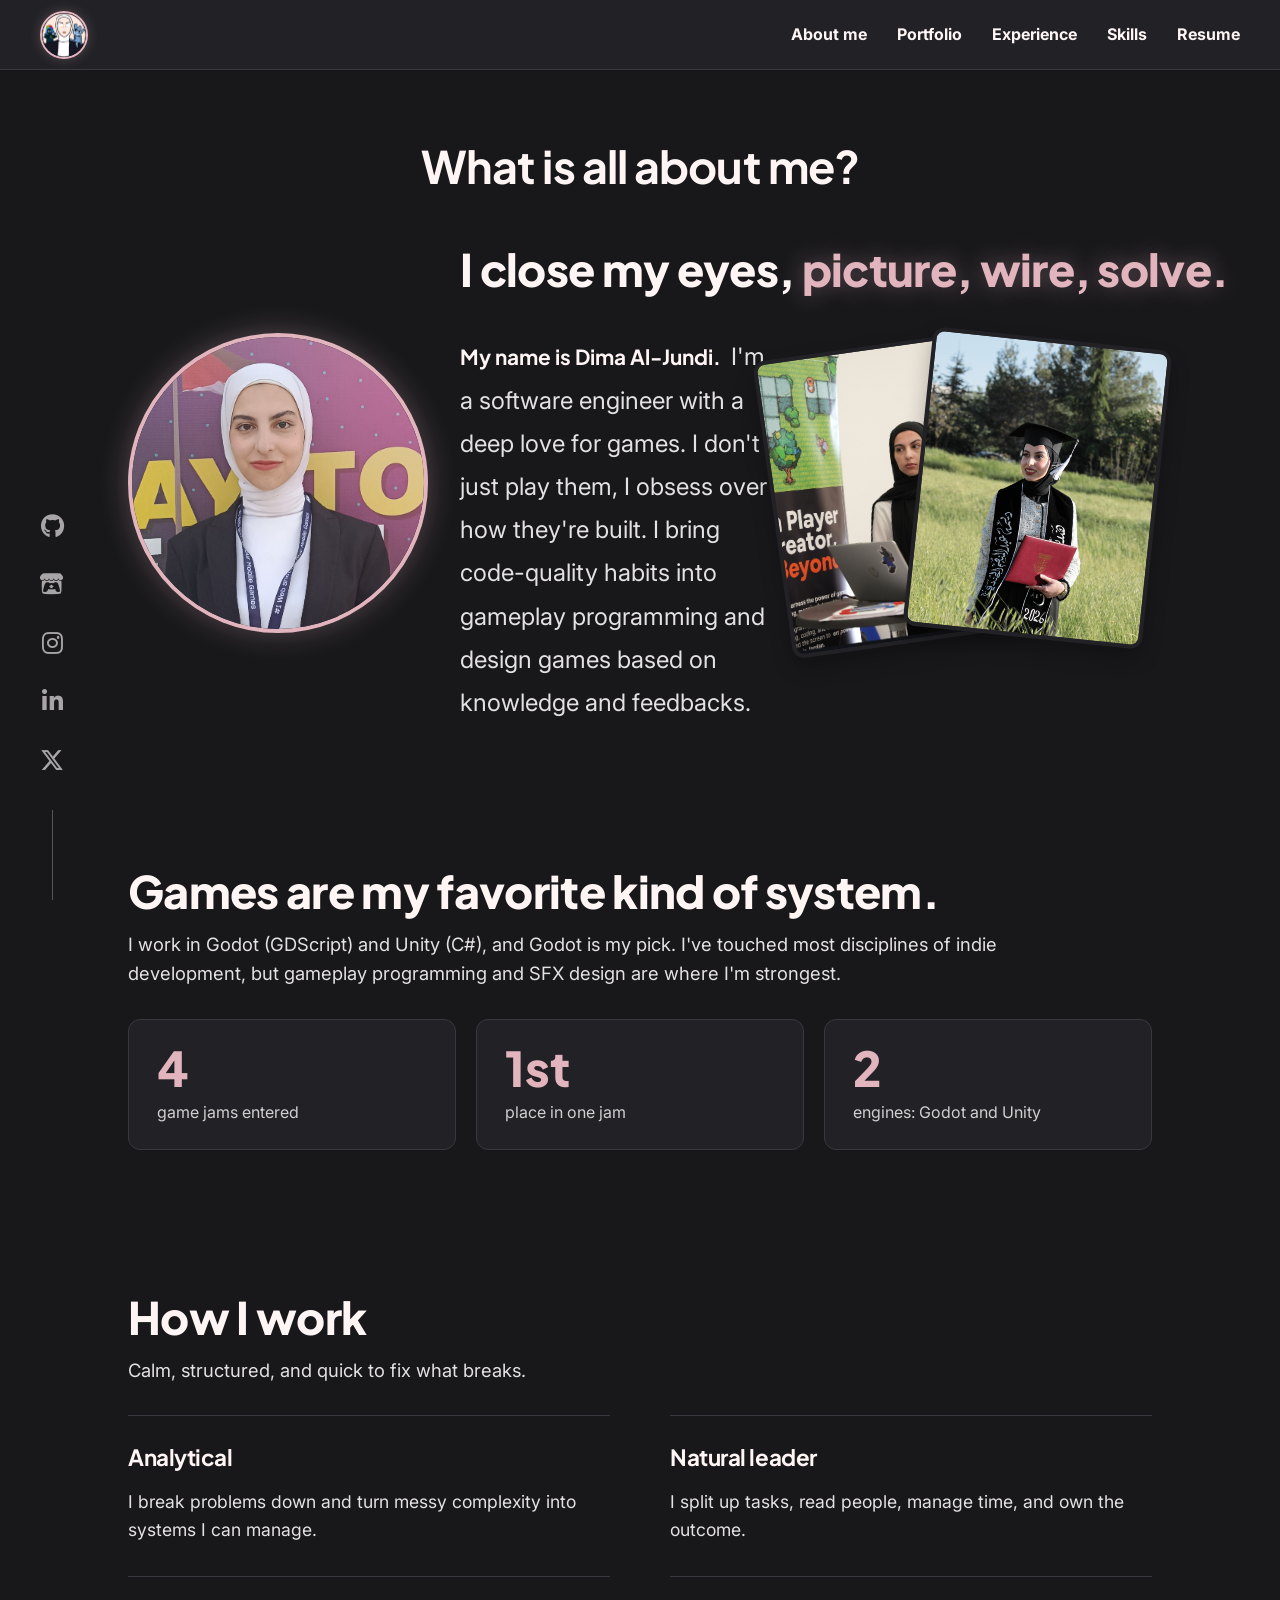
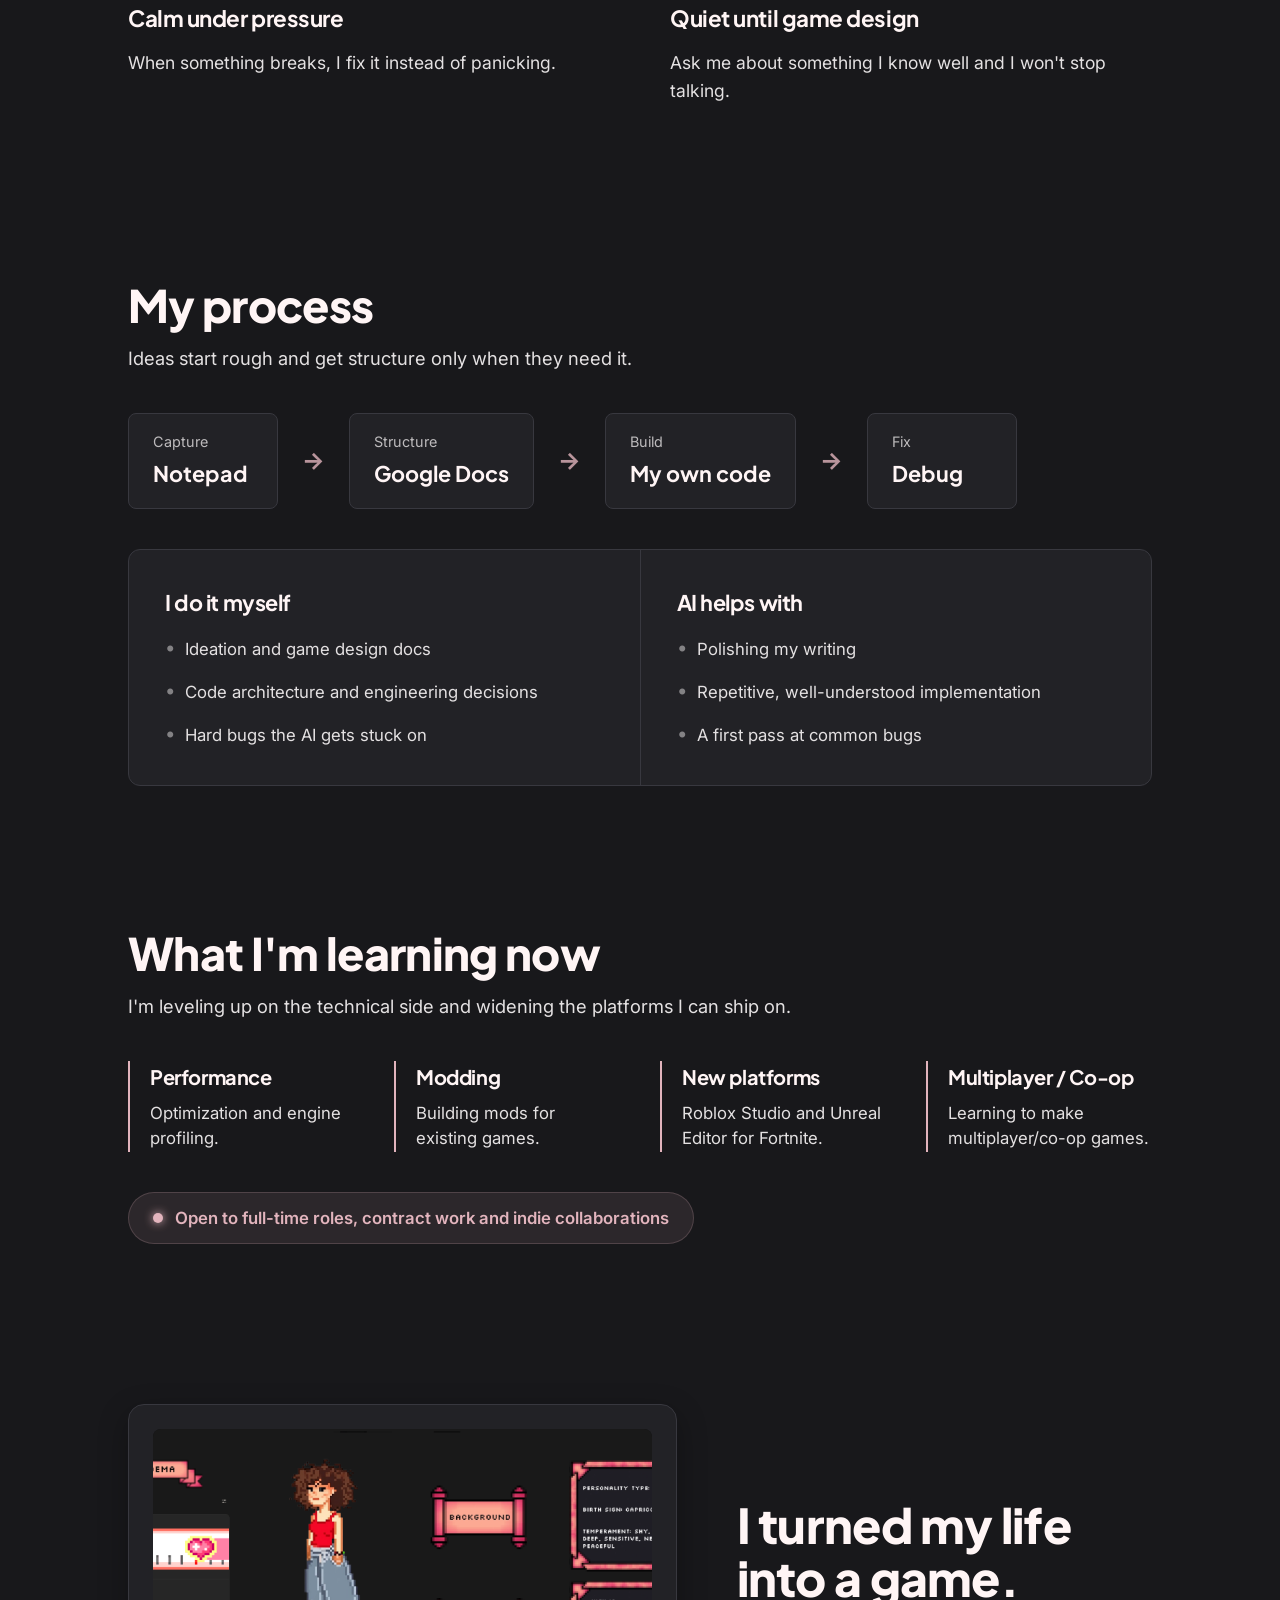
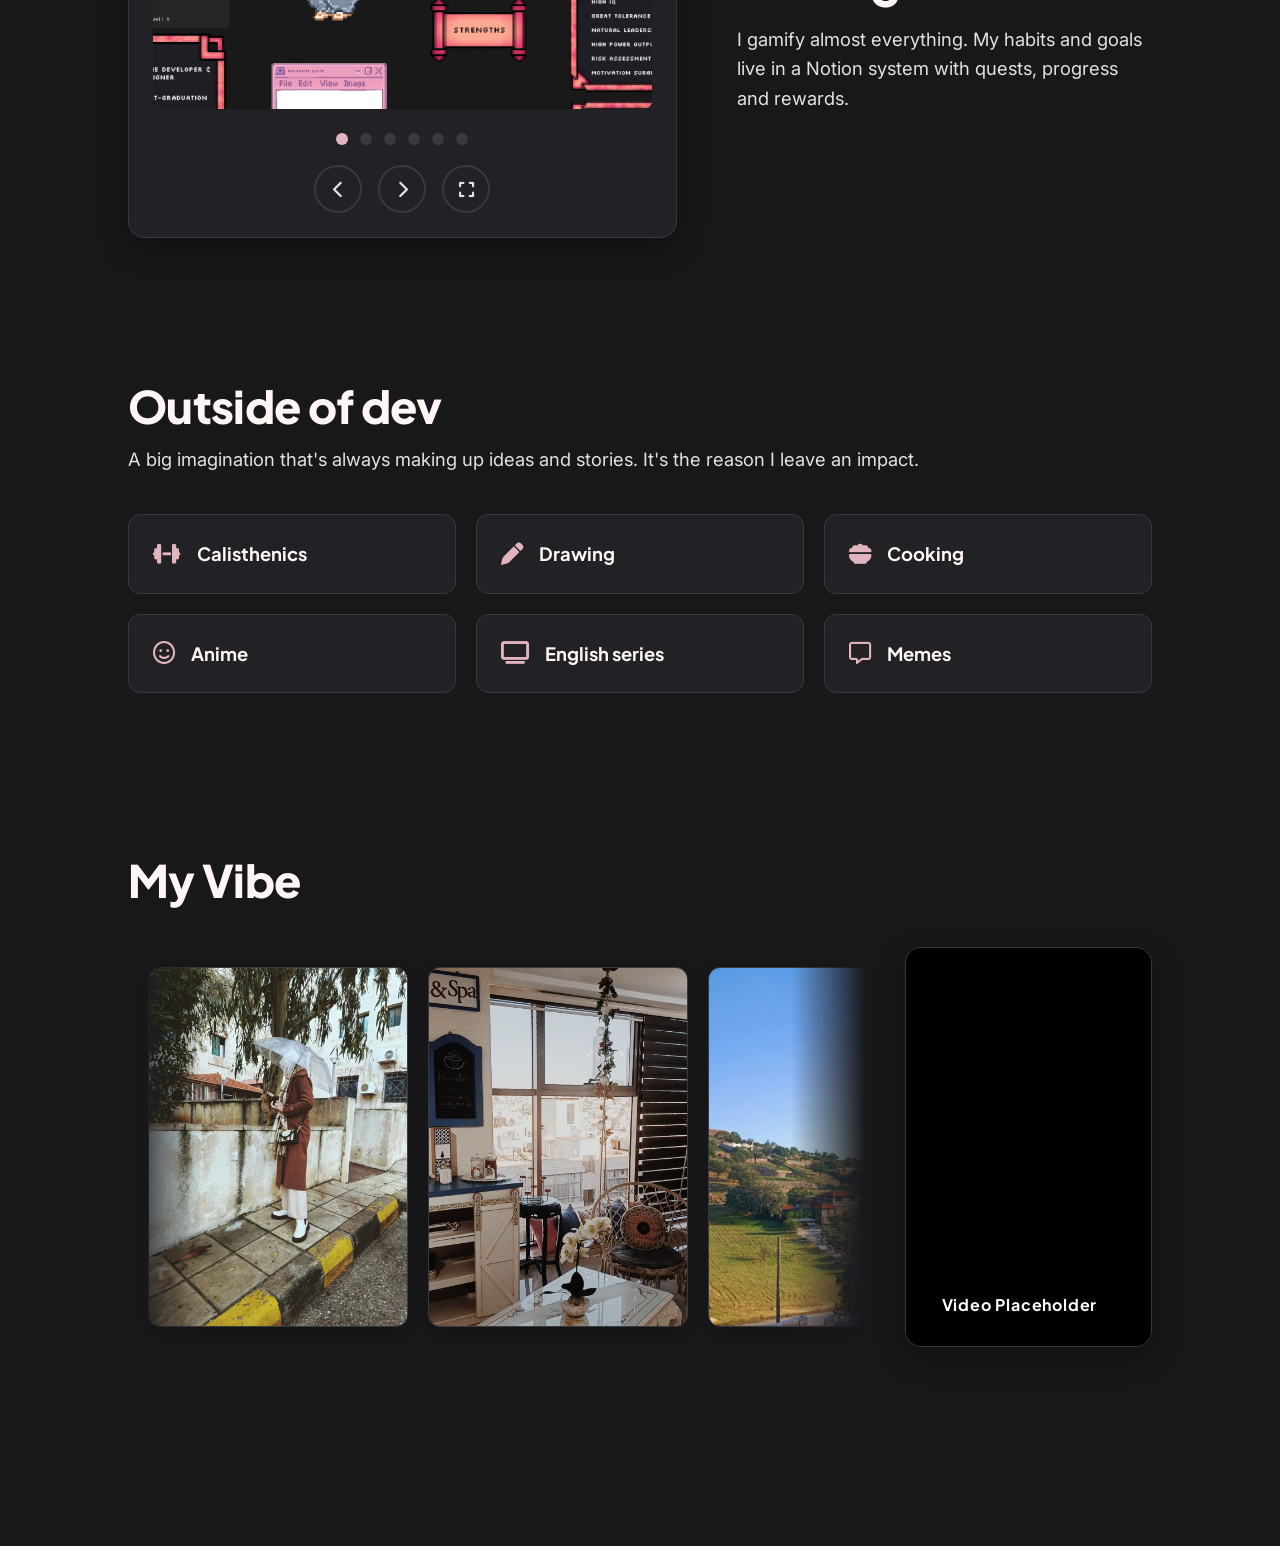
==== commit 1e3b4d10: ".." ====
--- a/pages/main_pages/about.html
+++ b/pages/main_pages/about.html
@@ -77,8 +77,10 @@
 
         <div class="about-games-section">
             <h2 class="section-title-large">Games are my favorite kind of system.</h2>
-            <p class="section-subtitle">I work in Godot (GDScript) and Unity (C#), and Godot is my pick. I've touched most disciplines of indie development, but gameplay programming and SFX design are where I'm strongest.</p>
-            
+            <p class="section-subtitle">I work in Godot (GDScript) and Unity (C#), and Godot is my pick. I've touched
+                most disciplines of indie development, but gameplay programming and SFX design are where I'm strongest.
+            </p>
+
             <div class="stats-grid">
                 <div class="stat-card">
                     <span class="stat-number">4</span>
@@ -101,7 +103,7 @@
                 <p class="section-subtitle">Calm, structured, and quick to fix what breaks.</p>
             </div>
             <div class="hiw-empty"></div>
-            
+
             <div class="hiw-item">
                 <h4>Analytical</h4>
                 <p>I break problems down and turn messy complexity into systems I can manage.</p>
@@ -170,8 +172,9 @@
 
         <div class="learning-section reveal">
             <h2 class="section-title-large">What I'm learning now</h2>
-            <p class="section-subtitle">I'm leveling up on the technical side and widening the platforms I can ship on.</p>
-            
+            <p class="section-subtitle">I'm leveling up on the technical side and widening the platforms I can ship on.
+            </p>
+
             <div class="learning-grid">
                 <div class="learning-item">
                     <h4>Performance</h4>
@@ -199,16 +202,20 @@
         <div class="gamify-section reveal">
             <div class="gamify-carousel-container">
                 <div class="carousel-display">
-                    <img src="https://picsum.photos/800/500?random=10" alt="Gamification Screenshot 1" class="carousel-img active">
-                    <img src="https://picsum.photos/800/500?random=11" alt="Gamification Screenshot 2" class="carousel-img">
-                    <img src="https://picsum.photos/800/500?random=12" alt="Gamification Screenshot 3" class="carousel-img">
-                    <img src="https://picsum.photos/800/500?random=13" alt="Gamification Screenshot 4" class="carousel-img">
-                    <img src="https://picsum.photos/800/500?random=14" alt="Gamification Screenshot 5" class="carousel-img">
-                    <img src="https://picsum.photos/800/500?random=15" alt="Gamification Screenshot 6" class="carousel-img">
-                    <img src="https://picsum.photos/800/500?random=16" alt="Gamification Screenshot 7" class="carousel-img">
-                    <img src="https://picsum.photos/800/500?random=17" alt="Gamification Screenshot 8" class="carousel-img">
-                </div>
-                
+                    <img src="../../Images/About_images/Notion_captures/Screenshot 2026-09-30 164420.png"
+                        alt="Gamification Screenshot 1" class="carousel-img active">
+                    <img src="../../Images/About_images/Notion_captures/Screenshot 2026-09-30 164455.png"
+                        alt="Gamification Screenshot 2" class="carousel-img">
+                    <img src="../../Images/About_images/Notion_captures/Screenshot 2026-09-30 164631.png"
+                        alt="Gamification Screenshot 3" class="carousel-img">
+                    <img src="../../Images/About_images/Notion_captures/Screenshot 2026-09-30 164738.png"
+                        alt="Gamification Screenshot 4" class="carousel-img">
+                    <img src="../../Images/About_images/Notion_captures/Screenshot 2026-09-30 164805.png"
+                        alt="Gamification Screenshot 5" class="carousel-img">
+                    <img src="../../Images/About_images/Notion_captures/Screenshot 2026-09-30 165023.png"
+                        alt="Gamification Screenshot 6" class="carousel-img">
+                </div>
+
                 <div class="carousel-controls">
                     <div class="carousel-dots">
                         <span class="dot active" data-index="0"></span>
@@ -217,29 +224,32 @@
                         <span class="dot" data-index="3"></span>
                         <span class="dot" data-index="4"></span>
                         <span class="dot" data-index="5"></span>
-                        <span class="dot" data-index="6"></span>
-                        <span class="dot" data-index="7"></span>
                     </div>
                     <div class="carousel-buttons">
-                        <button class="carousel-btn prev-btn" aria-label="Previous image"><i class="fa-solid fa-chevron-left"></i></button>
-                        <button class="carousel-btn next-btn" aria-label="Next image"><i class="fa-solid fa-chevron-right"></i></button>
-                        <button class="carousel-btn fullscreen-btn" aria-label="View fullscreen"><i class="fa-solid fa-expand"></i></button>
+                        <button class="carousel-btn prev-btn" aria-label="Previous image"><i
+                                class="fa-solid fa-chevron-left"></i></button>
+                        <button class="carousel-btn next-btn" aria-label="Next image"><i
+                                class="fa-solid fa-chevron-right"></i></button>
+                        <button class="carousel-btn fullscreen-btn" aria-label="View fullscreen"><i
+                                class="fa-solid fa-expand"></i></button>
                     </div>
                 </div>
             </div>
 
             <div class="gamify-text">
                 <h2 class="section-title-large">I turned my life into a game.</h2>
-                <p class="section-subtitle">I gamify almost everything. My habits and goals live in a Notion system with quests, progress and rewards.</p>
+                <p class="section-subtitle">I gamify almost everything. My habits and goals live in a Notion system with
+                    quests, progress and rewards.</p>
             </div>
         </div>
 
         <div class="outside-dev-section reveal">
             <div class="section-header-left">
                 <h2 class="section-title-large">Outside of dev</h2>
-                <p class="section-subtitle">A big imagination that's always making up ideas and stories. It's the reason I leave an impact.</p>
-            </div>
-            
+                <p class="section-subtitle">A big imagination that's always making up ideas and stories. It's the reason
+                    I leave an impact.</p>
+            </div>
+
             <div class="hobbies-grid">
                 <div class="hobby-card">
                     <i class="fa-solid fa-dumbbell"></i>
@@ -276,21 +286,153 @@
 
         <div class="vibe-section reveal">
             <h2 class="section-title-large" style="margin-bottom: 40px;">My Vibe</h2>
-            
+
             <div class="vibe-split-layout">
                 <!-- Left: Auto-Scrolling Image Slider -->
                 <div class="vibe-left">
                     <div class="vibe-slider-wrapper">
                         <div class="vibe-slider-track">
-                            <img src="https://picsum.photos/400/500?random=20" alt="Vibe 1" class="vibe-slide">
-                            <img src="https://picsum.photos/400/500?random=21" alt="Vibe 2" class="vibe-slide">
-                            <img src="https://picsum.photos/400/500?random=22" alt="Vibe 3" class="vibe-slide">
-                            <img src="https://picsum.photos/400/500?random=23" alt="Vibe 4" class="vibe-slide">
+                            <img src="../../Images/About_images/Vibes/photo_1_2026-09-30_16-57-03.jpg" alt="Vibe 1"
+                                class="vibe-slide">
+                            <img src="../../Images/About_images/Vibes/photo_2_2026-09-30_16-57-03.jpg" alt="Vibe 2"
+                                class="vibe-slide">
+                            <img src="../../Images/About_images/Vibes/photo_4_2026-09-30_16-57-03.jpg" alt="Vibe 4"
+                                class="vibe-slide">
+                            <img src="../../Images/About_images/Vibes/photo_5_2026-09-30_16-57-03.jpg" alt="Vibe 5"
+                                class="vibe-slide">
+                            <img src="../../Images/About_images/Vibes/photo_6_2026-09-30_16-57-03.jpg" alt="Vibe 6"
+                                class="vibe-slide">
+                            <img src="../../Images/About_images/Vibes/photo_7_2026-09-30_16-57-03.jpg" alt="Vibe 7"
+                                class="vibe-slide">
+                            <img src="../../Images/About_images/Vibes/photo_8_2026-09-30_16-57-03.jpg" alt="Vibe 8"
+                                class="vibe-slide">
+                            <img src="../../Images/About_images/Vibes/photo_9_2026-09-30_16-57-03.jpg" alt="Vibe 9"
+                                class="vibe-slide">
+                            <img src="../../Images/About_images/Vibes/photo_10_2026-09-30_16-57-03.jpg" alt="Vibe 10"
+                                class="vibe-slide">
+                            <img src="../../Images/About_images/Vibes/photo_11_2026-09-30_16-57-03.jpg" alt="Vibe 11"
+                                class="vibe-slide">
+                            <img src="../../Images/About_images/Vibes/photo_12_2026-09-30_16-57-03.jpg" alt="Vibe 12"
+                                class="vibe-slide">
+                            <img src="../../Images/About_images/Vibes/photo_13_2026-09-30_16-57-03.jpg" alt="Vibe 13"
+                                class="vibe-slide">
+                            <img src="../../Images/About_images/Vibes/photo_14_2026-09-30_16-57-03.jpg" alt="Vibe 14"
+                                class="vibe-slide">
+                            <img src="../../Images/About_images/Vibes/photo_15_2026-09-30_16-57-03.jpg" alt="Vibe 15"
+                                class="vibe-slide">
+                            <img src="../../Images/About_images/Vibes/photo_16_2026-09-30_16-57-03.jpg" alt="Vibe 16"
+                                class="vibe-slide">
+                            <img src="../../Images/About_images/Vibes/photo_17_2026-09-30_16-57-03.jpg" alt="Vibe 17"
+                                class="vibe-slide">
+                            <img src="../../Images/About_images/Vibes/photo_18_2026-09-30_16-57-03.jpg" alt="Vibe 18"
+                                class="vibe-slide">
+                            <img src="../../Images/About_images/Vibes/photo_19_2026-09-30_16-57-03.jpg" alt="Vibe 19"
+                                class="vibe-slide">
+                            <img src="../../Images/About_images/Vibes/photo_20_2026-09-30_16-57-03.jpg" alt="Vibe 20"
+                                class="vibe-slide">
+                            <img src="../../Images/About_images/Vibes/photo_21_2026-09-30_16-57-03.jpg" alt="Vibe 21"
+                                class="vibe-slide">
+                            <img src="../../Images/About_images/Vibes/photo_22_2026-09-30_16-57-03.jpg" alt="Vibe 22"
+                                class="vibe-slide">
+                            <img src="../../Images/About_images/Vibes/photo_23_2026-09-30_16-57-03.jpg" alt="Vibe 23"
+                                class="vibe-slide">
+                            <img src="../../Images/About_images/Vibes/photo_24_2026-09-30_16-57-03.jpg" alt="Vibe 24"
+                                class="vibe-slide">
+                            <img src="../../Images/About_images/Vibes/photo_25_2026-09-30_16-57-03.jpg" alt="Vibe 25"
+                                class="vibe-slide">
+                            <img src="../../Images/About_images/Vibes/photo_26_2026-09-30_16-57-03.jpg" alt="Vibe 26"
+                                class="vibe-slide">
+                            <img src="../../Images/About_images/Vibes/photo_27_2026-09-30_16-57-03.jpg" alt="Vibe 27"
+                                class="vibe-slide">
+                            <img src="../../Images/About_images/Vibes/photo_28_2026-09-30_16-57-03.jpg" alt="Vibe 28"
+                                class="vibe-slide">
+                            <img src="../../Images/About_images/Vibes/photo_29_2026-09-30_16-57-03.jpg" alt="Vibe 29"
+                                class="vibe-slide">
+                            <img src="../../Images/About_images/Vibes/photo_30_2026-09-30_16-57-03.jpg" alt="Vibe 30"
+                                class="vibe-slide">
+                            <img src="../../Images/About_images/Vibes/photo_31_2026-09-30_16-57-03.jpg" alt="Vibe 31"
+                                class="vibe-slide">
+                            <img src="../../Images/About_images/Vibes/photo_33_2026-09-30_16-57-03.jpg" alt="Vibe 33"
+                                class="vibe-slide">
+                            <img src="../../Images/About_images/Vibes/photo_34_2026-09-30_16-57-03.jpg" alt="Vibe 34"
+                                class="vibe-slide">
+                            <img src="../../Images/About_images/Vibes/photo_36_2026-09-30_16-57-03.jpg" alt="Vibe 36"
+                                class="vibe-slide">
+                            <img src="../../Images/About_images/Vibes/photo_37_2026-09-30_16-57-03.jpg" alt="Vibe 37"
+                                class="vibe-slide">
+                            <img src="../../Images/About_images/Vibes/photo_38_2026-09-30_16-57-03.jpg" alt="Vibe 38"
+                                class="vibe-slide">
                             <!-- Duplicates for seamless infinite scrolling -->
-                            <img src="https://picsum.photos/400/500?random=20" alt="Vibe 1" class="vibe-slide">
-                            <img src="https://picsum.photos/400/500?random=21" alt="Vibe 2" class="vibe-slide">
-                            <img src="https://picsum.photos/400/500?random=22" alt="Vibe 3" class="vibe-slide">
-                            <img src="https://picsum.photos/400/500?random=23" alt="Vibe 4" class="vibe-slide">
+                            <img src="../../Images/About_images/Vibes/photo_1_2026-09-30_16-57-03.jpg" alt="Vibe 1"
+                                class="vibe-slide">
+                            <img src="../../Images/About_images/Vibes/photo_2_2026-09-30_16-57-03.jpg" alt="Vibe 2"
+                                class="vibe-slide">
+                            <img src="../../Images/About_images/Vibes/photo_4_2026-09-30_16-57-03.jpg" alt="Vibe 4"
+                                class="vibe-slide">
+                            <img src="../../Images/About_images/Vibes/photo_5_2026-09-30_16-57-03.jpg" alt="Vibe 5"
+                                class="vibe-slide">
+                            <img src="../../Images/About_images/Vibes/photo_6_2026-09-30_16-57-03.jpg" alt="Vibe 6"
+                                class="vibe-slide">
+                            <img src="../../Images/About_images/Vibes/photo_7_2026-09-30_16-57-03.jpg" alt="Vibe 7"
+                                class="vibe-slide">
+                            <img src="../../Images/About_images/Vibes/photo_8_2026-09-30_16-57-03.jpg" alt="Vibe 8"
+                                class="vibe-slide">
+                            <img src="../../Images/About_images/Vibes/photo_9_2026-09-30_16-57-03.jpg" alt="Vibe 9"
+                                class="vibe-slide">
+                            <img src="../../Images/About_images/Vibes/photo_10_2026-09-30_16-57-03.jpg" alt="Vibe 10"
+                                class="vibe-slide">
+                            <img src="../../Images/About_images/Vibes/photo_11_2026-09-30_16-57-03.jpg" alt="Vibe 11"
+                                class="vibe-slide">
+                            <img src="../../Images/About_images/Vibes/photo_12_2026-09-30_16-57-03.jpg" alt="Vibe 12"
+                                class="vibe-slide">
+                            <img src="../../Images/About_images/Vibes/photo_13_2026-09-30_16-57-03.jpg" alt="Vibe 13"
+                                class="vibe-slide">
+                            <img src="../../Images/About_images/Vibes/photo_14_2026-09-30_16-57-03.jpg" alt="Vibe 14"
+                                class="vibe-slide">
+                            <img src="../../Images/About_images/Vibes/photo_15_2026-09-30_16-57-03.jpg" alt="Vibe 15"
+                                class="vibe-slide">
+                            <img src="../../Images/About_images/Vibes/photo_16_2026-09-30_16-57-03.jpg" alt="Vibe 16"
+                                class="vibe-slide">
+                            <img src="../../Images/About_images/Vibes/photo_17_2026-09-30_16-57-03.jpg" alt="Vibe 17"
+                                class="vibe-slide">
+                            <img src="../../Images/About_images/Vibes/photo_18_2026-09-30_16-57-03.jpg" alt="Vibe 18"
+                                class="vibe-slide">
+                            <img src="../../Images/About_images/Vibes/photo_19_2026-09-30_16-57-03.jpg" alt="Vibe 19"
+                                class="vibe-slide">
+                            <img src="../../Images/About_images/Vibes/photo_20_2026-09-30_16-57-03.jpg" alt="Vibe 20"
+                                class="vibe-slide">
+                            <img src="../../Images/About_images/Vibes/photo_21_2026-09-30_16-57-03.jpg" alt="Vibe 21"
+                                class="vibe-slide">
+                            <img src="../../Images/About_images/Vibes/photo_22_2026-09-30_16-57-03.jpg" alt="Vibe 22"
+                                class="vibe-slide">
+                            <img src="../../Images/About_images/Vibes/photo_23_2026-09-30_16-57-03.jpg" alt="Vibe 23"
+                                class="vibe-slide">
+                            <img src="../../Images/About_images/Vibes/photo_24_2026-09-30_16-57-03.jpg" alt="Vibe 24"
+                                class="vibe-slide">
+                            <img src="../../Images/About_images/Vibes/photo_25_2026-09-30_16-57-03.jpg" alt="Vibe 25"
+                                class="vibe-slide">
+                            <img src="../../Images/About_images/Vibes/photo_26_2026-09-30_16-57-03.jpg" alt="Vibe 26"
+                                class="vibe-slide">
+                            <img src="../../Images/About_images/Vibes/photo_27_2026-09-30_16-57-03.jpg" alt="Vibe 27"
+                                class="vibe-slide">
+                            <img src="../../Images/About_images/Vibes/photo_28_2026-09-30_16-57-03.jpg" alt="Vibe 28"
+                                class="vibe-slide">
+                            <img src="../../Images/About_images/Vibes/photo_29_2026-09-30_16-57-03.jpg" alt="Vibe 29"
+                                class="vibe-slide">
+                            <img src="../../Images/About_images/Vibes/photo_30_2026-09-30_16-57-03.jpg" alt="Vibe 30"
+                                class="vibe-slide">
+                            <img src="../../Images/About_images/Vibes/photo_31_2026-09-30_16-57-03.jpg" alt="Vibe 31"
+                                class="vibe-slide">
+                            <img src="../../Images/About_images/Vibes/photo_33_2026-09-30_16-57-03.jpg" alt="Vibe 33"
+                                class="vibe-slide">
+                            <img src="../../Images/About_images/Vibes/photo_34_2026-09-30_16-57-03.jpg" alt="Vibe 34"
+                                class="vibe-slide">
+                            <img src="../../Images/About_images/Vibes/photo_36_2026-09-30_16-57-03.jpg" alt="Vibe 36"
+                                class="vibe-slide">
+                            <img src="../../Images/About_images/Vibes/photo_37_2026-09-30_16-57-03.jpg" alt="Vibe 37"
+                                class="vibe-slide">
+                            <img src="../../Images/About_images/Vibes/photo_38_2026-09-30_16-57-03.jpg" alt="Vibe 38"
+                                class="vibe-slide">
                         </div>
                     </div>
                 </div>
--- a/css/style.css
+++ b/css/style.css
@@ -226,6 +226,108 @@
         opacity: 1;
         transform: translateX(0);
     }
+}
+
+/* ===== Project Video Hero ===== */
+.project-video-hero {
+    position: relative;
+    width: 100%;
+    height: calc(100vh - 70px);
+    overflow: hidden;
+    display: flex;
+    align-items: flex-end;
+    background-color: #000;
+}
+
+.project-hero-video {
+    position: absolute;
+    inset: 0;
+    width: 100%;
+    height: 100%;
+    object-fit: cover;
+    z-index: 0;
+    opacity: 0.75;
+}
+
+.project-hero-gradient {
+    position: absolute;
+    inset: 0;
+    background: linear-gradient(
+        to bottom,
+        rgba(24, 24, 27, 0.1) 0%,
+        rgba(24, 24, 27, 0.15) 40%,
+        rgba(24, 24, 27, 0.85) 80%,
+        rgba(24, 24, 27, 1) 100%
+    );
+    z-index: 1;
+}
+
+.project-hero-content {
+    position: relative;
+    z-index: 2;
+    padding: 0 8% 60px;
+    width: 100%;
+    animation: heroFadeInUp 0.9s cubic-bezier(0.22, 1, 0.36, 1) 0.2s both;
+}
+
+.project-hero-content .back-link {
+    display: inline-block;
+    margin-bottom: 20px;
+    font-size: 0.85rem;
+    color: rgba(255, 245, 245, 0.65);
+    text-decoration: none;
+    letter-spacing: 0.04em;
+    transition: color 0.2s;
+}
+
+.project-hero-content .back-link:hover {
+    color: var(--accent);
+}
+
+.project-hero-content h1 {
+    font-size: clamp(2.4rem, 6vw, 5rem);
+    font-family: var(--font-heading);
+    color: var(--text-heading);
+    line-height: 1.05;
+    letter-spacing: -0.03em;
+    margin-bottom: 16px;
+}
+
+.project-hero-content .project-tags {
+    margin-bottom: 0;
+}
+
+.project-hero-scroll-hint {
+    position: absolute;
+    bottom: 24px;
+    right: 8%;
+    z-index: 2;
+    display: flex;
+    flex-direction: column;
+    align-items: center;
+    gap: 6px;
+    opacity: 0.45;
+    animation: heroFadeInUp 1s cubic-bezier(0.22, 1, 0.36, 1) 0.8s both;
+}
+
+.project-hero-scroll-hint span {
+    font-size: 0.65rem;
+    letter-spacing: 0.14em;
+    text-transform: uppercase;
+    font-family: var(--font-mono);
+    color: var(--text-heading);
+}
+
+.scroll-hint-line {
+    width: 1px;
+    height: 48px;
+    background: linear-gradient(to bottom, var(--accent), transparent);
+    animation: scrollLineGrow 1.6s ease-in-out infinite;
+}
+
+@keyframes scrollLineGrow {
+    0%, 100% { transform: scaleY(1); opacity: 0.6; }
+    50%       { transform: scaleY(0.5); opacity: 1; }
 }
 
 .hero-particles-canvas {
@@ -1529,14 +1631,18 @@
     border-color: var(--accent);
 }
 
-.card-image-placeholder {
-    height: 180px;
-    background-color: var(--bg-base);
-    display: flex;
-    justify-content: center;
-    align-items: center;
-    color: var(--text-body);
+.card-img {
+    width: 100%;
+    height: 200px;
+    object-fit: cover;
+    display: block;
     border-bottom: 1px solid var(--border-color);
+    transition: transform 0.4s ease, filter 0.4s ease;
+}
+
+.project-card:hover .card-img {
+    transform: scale(1.04);
+    filter: brightness(1.1);
 }
 
 .card-content {
@@ -2381,7 +2487,7 @@
 .vibe-slider-track {
     display: flex;
     gap: 20px;
-    animation: scrollLeft 20s linear infinite;
+    animation: scrollLeft 90s linear infinite;
     width: max-content;
     padding-left: 20px;
 }
@@ -2445,4 +2551,430 @@
     .vibe-split-layout {
         flex-direction: column;
     }
+}
+
+/* Skills Page Layout */
+.skills-container {
+    display: flex;
+    flex-direction: column;
+    gap: 30px;
+    justify-content: center;
+    max-width: 1400px;
+    margin: 0 auto;
+    padding: 20px;
+}
+
+.skills-row-top,
+.skills-row-bottom {
+    display: flex;
+    flex-wrap: wrap;
+    gap: 30px;
+    justify-content: center;
+}
+
+.skills-row-top .skill-category-column {
+    flex: 1 1 350px;
+}
+
+.skills-row-bottom .skill-category-column {
+    flex: 1 1 300px;
+}
+
+.skill-category-column {
+    background-color: var(--bg-surface);
+    border: 1px solid var(--border-color);
+    border-radius: 12px;
+    padding: 30px 20px;
+    max-width: 500px;
+    box-shadow: 0 4px 20px rgba(0, 0, 0, 0.2);
+    display: flex;
+    flex-direction: column;
+    align-items: center;
+    transition: box-shadow 0.3s ease, border-color 0.3s ease;
+    animation: heroFadeInUp 0.8s cubic-bezier(0.22, 1, 0.36, 1) backwards;
+}
+
+.skills-row-top .skill-category-column:nth-child(1) { animation-delay: 0.1s; }
+.skills-row-top .skill-category-column:nth-child(2) { animation-delay: 0.2s; }
+.skills-row-bottom .skill-category-column:nth-child(1) { animation-delay: 0.3s; }
+.skills-row-bottom .skill-category-column:nth-child(2) { animation-delay: 0.4s; }
+.skills-row-bottom .skill-category-column:nth-child(3) { animation-delay: 0.5s; }
+
+.skill-category-column:hover {
+    box-shadow: 0 8px 30px rgba(226, 180, 189, 0.15);
+    border-color: var(--accent);
+}
+
+.category-title {
+    font-size: 1.2rem;
+    font-family: var(--font-heading);
+    color: var(--text-heading);
+    margin-bottom: 25px;
+    text-transform: uppercase;
+    letter-spacing: 0.1em;
+    font-weight: 700;
+}
+
+.skill-items-grid {
+    display: grid;
+    grid-template-columns: repeat(auto-fill, minmax(90px, 1fr));
+    gap: 15px;
+    width: 100%;
+}
+
+.skill-items-grid.text-only-grid {
+    grid-template-columns: repeat(auto-fill, minmax(110px, 1fr));
+}
+
+.skill-item {
+    background-color: var(--bg-base);
+    border: 1px solid rgba(226, 180, 189, 0.15); /* Subtle integration of the light accent color */
+    border-radius: 12px;
+    padding: 15px 10px;
+    display: flex;
+    flex-direction: column;
+    align-items: center;
+    justify-content: center;
+    gap: 10px;
+    transition: box-shadow 0.3s ease, border-color 0.3s ease, background-color 0.3s ease, color 0.3s ease;
+    text-align: center;
+}
+
+.skill-item.text-only {
+    padding: 12px 10px;
+    background-color: var(--bg-surface);
+}
+
+.skill-item:hover {
+    box-shadow: 0 8px 20px rgba(226, 180, 189, 0.3);
+    border-color: var(--accent);
+    background-color: var(--accent);
+}
+
+.skill-item:hover span,
+.skill-item:hover .icon {
+    color: var(--bg-base) !important;
+}
+
+.skill-item .icon {
+    font-size: 2.5rem;
+    display: block;
+}
+
+img.icon {
+    width: 40px;
+    height: 40px;
+    object-fit: contain;
+}
+
+/* Invert the black icons so they show up beautifully on the dark background */
+img.icon[src*="godot.png"],
+img.icon[src*="unity.png"],
+img.icon[src*="github.png"],
+img.icon[src*="notion.png"] {
+    filter: invert(1) brightness(1.2);
+    transition: filter 0.3s ease;
+}
+
+.skill-item:hover img.icon[src*="godot.png"],
+.skill-item:hover img.icon[src*="unity.png"],
+.skill-item:hover img.icon[src*="github.png"],
+.skill-item:hover img.icon[src*="notion.png"] {
+    filter: none;
+}
+
+.skill-item span {
+    font-size: 0.85rem;
+    font-family: var(--font-body);
+    font-weight: 600;
+    color: var(--text-body);
+    transition: color 0.3s ease;
+}
+
+@media (max-width: 768px) {
+    .skill-category-column {
+        flex: 1 1 100%;
+        max-width: 100%;
+    }
+}
+
+/* =========================================
+   EXPERIENCE PAGE
+   ========================================= */
+
+.toggle-wrapper {
+    display: flex;
+    justify-content: center;
+    margin-bottom: 40px;
+    width: 100%;
+}
+
+.toggle-container {
+    background-color: var(--bg-surface);
+    border: 1px solid var(--border-color);
+    border-radius: 12px;
+    display: flex;
+    padding: 6px;
+    gap: 6px;
+    width: 100%;
+    max-width: 800px;
+}
+
+.toggle-btn {
+    flex: 1;
+    background: transparent;
+    border: none;
+    color: var(--text-body);
+    font-family: var(--font-heading);
+    font-size: 1rem;
+    font-weight: 700;
+    padding: 14px 24px;
+    border-radius: 8px;
+    cursor: pointer;
+    transition: background-color 0.3s ease, color 0.3s ease, box-shadow 0.3s ease;
+}
+
+.toggle-btn:hover {
+    color: var(--text-heading);
+}
+
+.toggle-btn.active {
+    background-color: var(--bg-base);
+    color: var(--text-heading);
+    box-shadow: 0 4px 15px rgba(0, 0, 0, 0.4);
+}
+
+.experience-list {
+    position: relative;
+    max-width: 1000px;
+    margin: 0 auto;
+    padding: 40px 0;
+    display: block;
+}
+
+/* Timeline center line */
+.experience-list::before {
+    content: '';
+    position: absolute;
+    width: 2px;
+    background-color: rgba(255, 255, 255, 0.2);
+    top: 0;
+    bottom: 0;
+    left: 50%;
+    transform: translateX(-50%);
+    z-index: 0;
+}
+
+.experience-item {
+    width: 50%;
+    padding: 10px 0;
+    position: relative;
+    background-color: transparent;
+    border: none;
+    box-sizing: border-box;
+}
+
+.experience-content {
+    overflow: hidden;
+}
+
+.experience-item:nth-child(odd) {
+    margin-left: 0;
+    text-align: right;
+}
+.experience-item:nth-child(odd) .experience-content {
+    padding-right: 50px;
+    padding-left: 20px;
+}
+
+.experience-item:nth-child(even) {
+    margin-left: 50%;
+    text-align: left;
+}
+.experience-item:nth-child(even) .experience-content {
+    padding-left: 50px;
+    padding-right: 20px;
+}
+
+.experience-content > * {
+    opacity: 0;
+    animation-fill-mode: forwards;
+}
+
+.experience-content > :nth-child(1) { animation-delay: 0.1s; }
+.experience-content > :nth-child(2) { animation-delay: 0.25s; }
+.experience-content > :nth-child(3) { animation-delay: 0.4s; }
+.experience-content > :nth-child(4) { animation-delay: 0.55s; }
+.experience-content > :nth-child(5) { animation-delay: 0.7s; }
+
+.experience-item:nth-child(odd).revealed .experience-content > * {
+    animation-name: slideOutChildLeft;
+    animation-duration: 0.8s;
+    animation-timing-function: cubic-bezier(0.22, 1, 0.36, 1);
+}
+
+.experience-item:nth-child(even).revealed .experience-content > * {
+    animation-name: slideOutChildRight;
+    animation-duration: 0.8s;
+    animation-timing-function: cubic-bezier(0.22, 1, 0.36, 1);
+}
+
+/* Timeline dots */
+.experience-item::after {
+    content: '';
+    position: absolute;
+    width: 18px;
+    height: 18px;
+    background-color: var(--bg-base);
+    border: 3px solid #fff;
+    border-radius: 50%;
+    top: 15px;
+    z-index: 1;
+}
+
+.experience-item:nth-child(odd)::after {
+    right: -10px;
+}
+
+.experience-item:nth-child(even)::after {
+    left: -10px;
+}
+
+.experience-item h3 {
+    font-family: var(--font-heading);
+    font-size: 2.2rem;
+    color: var(--text-heading);
+    margin-bottom: 5px;
+}
+
+.experience-item p {
+    margin-bottom: 10px;
+    line-height: 1.6;
+    color: var(--text-body);
+}
+
+.experience-item ul {
+    list-style-type: none;
+    padding: 0;
+    margin-top: 20px;
+}
+
+.experience-item li {
+    margin-bottom: 12px;
+    line-height: 1.6;
+    position: relative;
+    color: var(--text-body);
+}
+
+/* Align bullets based on odd/even */
+.experience-item:nth-child(even) li {
+    padding-left: 20px;
+    text-align: left;
+}
+.experience-item:nth-child(even) li::before {
+    content: '•';
+    position: absolute;
+    left: 0;
+    color: var(--accent);
+}
+
+.experience-item:nth-child(odd) li {
+    padding-right: 20px;
+    text-align: right;
+}
+.experience-item:nth-child(odd) li::after {
+    content: '•';
+    position: absolute;
+    right: 0;
+    color: var(--accent);
+}
+
+.experience-item strong {
+    color: var(--text-tagline);
+}
+
+/* Pill button styling */
+.experience-btn {
+    display: inline-block;
+    margin-top: 20px;
+    padding: 10px 24px;
+    background-color: transparent;
+    border: 1px solid var(--accent);
+    color: var(--accent);
+    text-decoration: none;
+    border-radius: 8px;
+    font-weight: 700;
+    font-family: var(--font-heading);
+    transition: background-color 0.3s ease, color 0.3s ease, transform 0.2s ease;
+}
+
+.experience-btn:hover {
+    background-color: var(--accent);
+    color: var(--bg-base);
+    transform: translateY(-2px);
+}
+
+/* Mobile responsive timeline */
+@media (max-width: 768px) {
+    .experience-list::before {
+        left: 30px;
+    }
+    .experience-item {
+        width: 100%;
+        margin-left: 0 !important;
+        padding-left: 70px !important;
+        padding-right: 20px !important;
+        text-align: left !important;
+    }
+    .experience-item:nth-child(odd)::after,
+    .experience-item:nth-child(even)::after {
+        left: 20px !important;
+        right: auto !important;
+    }
+    .experience-item:nth-child(odd) li {
+        padding-left: 20px !important;
+        padding-right: 0 !important;
+        text-align: left !important;
+    }
+    .experience-item:nth-child(odd) li::before {
+        content: '•';
+        position: absolute;
+        left: 0;
+        color: var(--accent);
+    }
+    .experience-item:nth-child(odd) li::after {
+        content: none;
+    }
+    .experience-item:nth-child(odd) .experience-content,
+    .experience-item:nth-child(even) .experience-content {
+        padding-left: 50px !important;
+        padding-right: 20px !important;
+    }
+    
+    .experience-item:nth-child(odd).revealed .experience-content > *,
+    .experience-item:nth-child(even).revealed .experience-content > * {
+        animation-name: slideOutChildRight !important;
+    }
+}
+
+@keyframes slideOutChildLeft {
+    0% {
+        opacity: 0;
+        transform: translateX(120px);
+    }
+    100% {
+        opacity: 1;
+        transform: translateX(0);
+    }
+}
+
+@keyframes slideOutChildRight {
+    0% {
+        opacity: 0;
+        transform: translateX(-120px);
+    }
+    100% {
+        opacity: 1;
+        transform: translateX(0);
+    }
 }
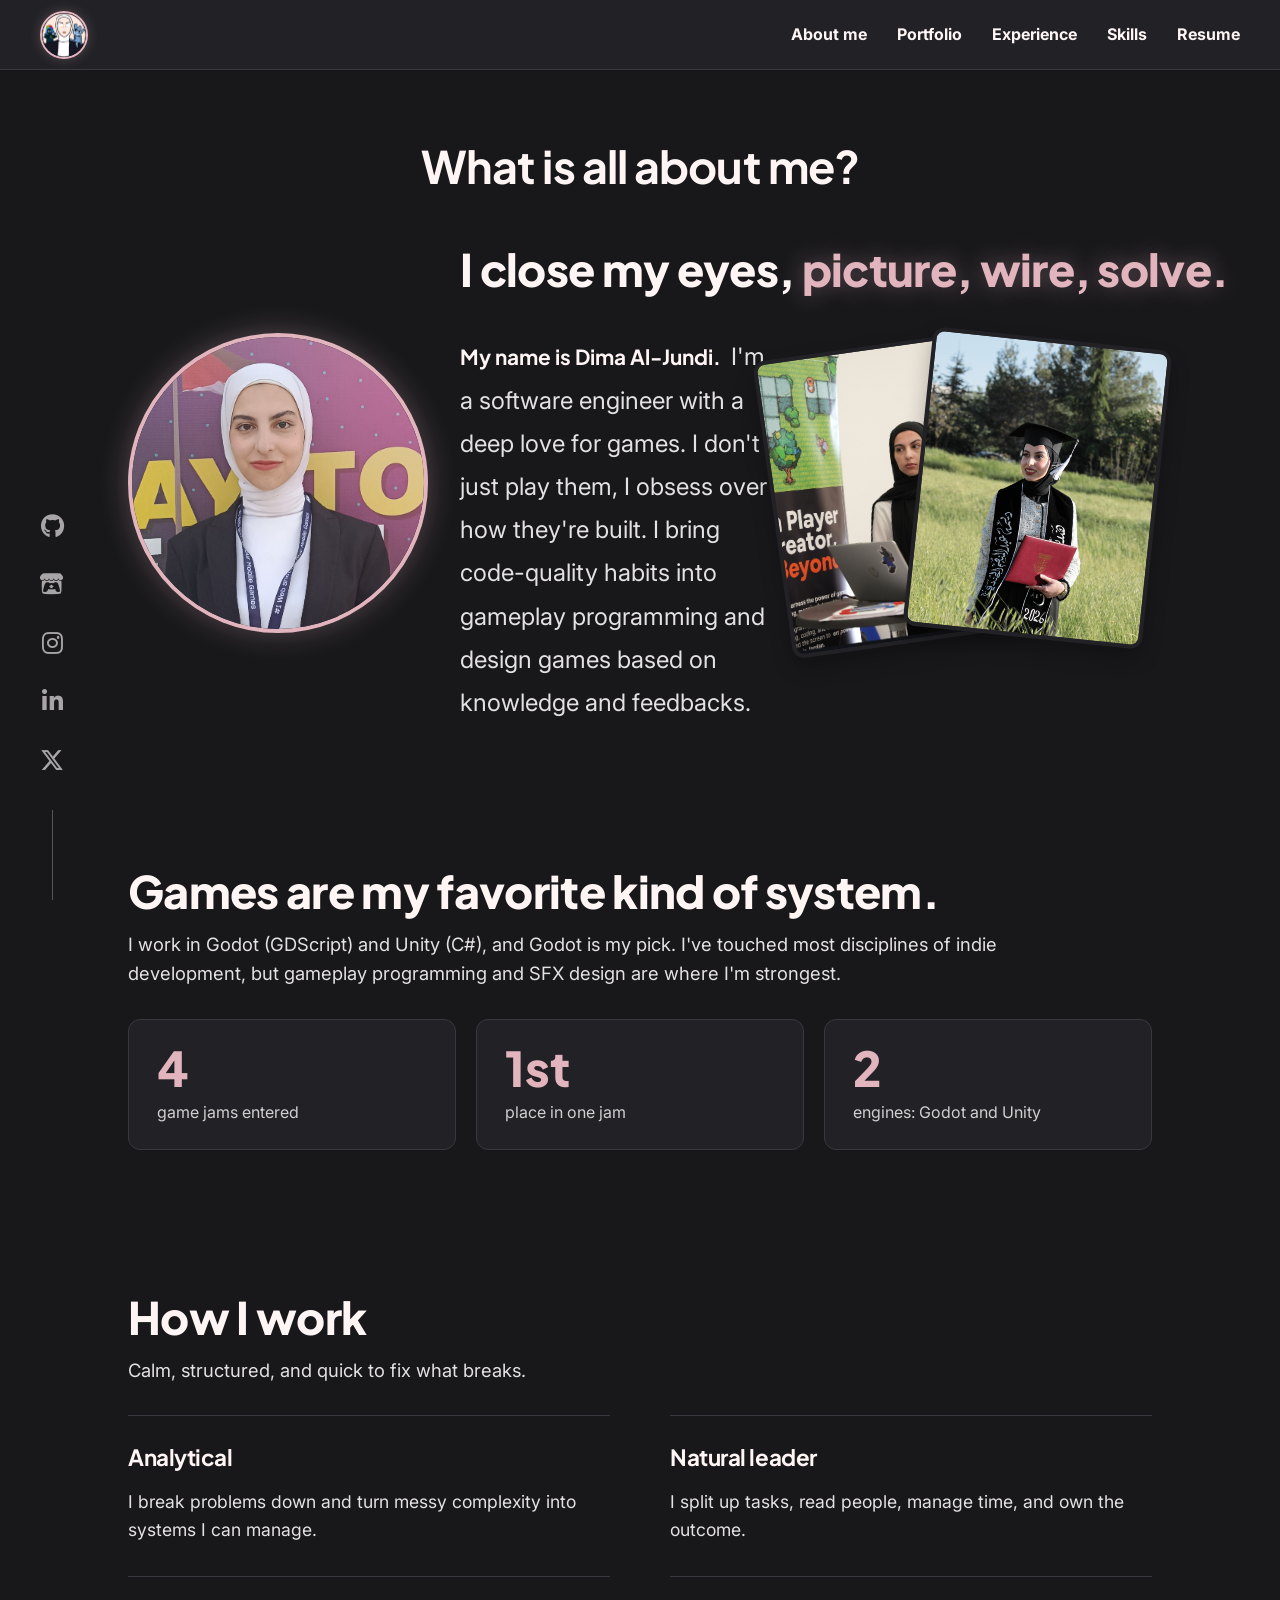
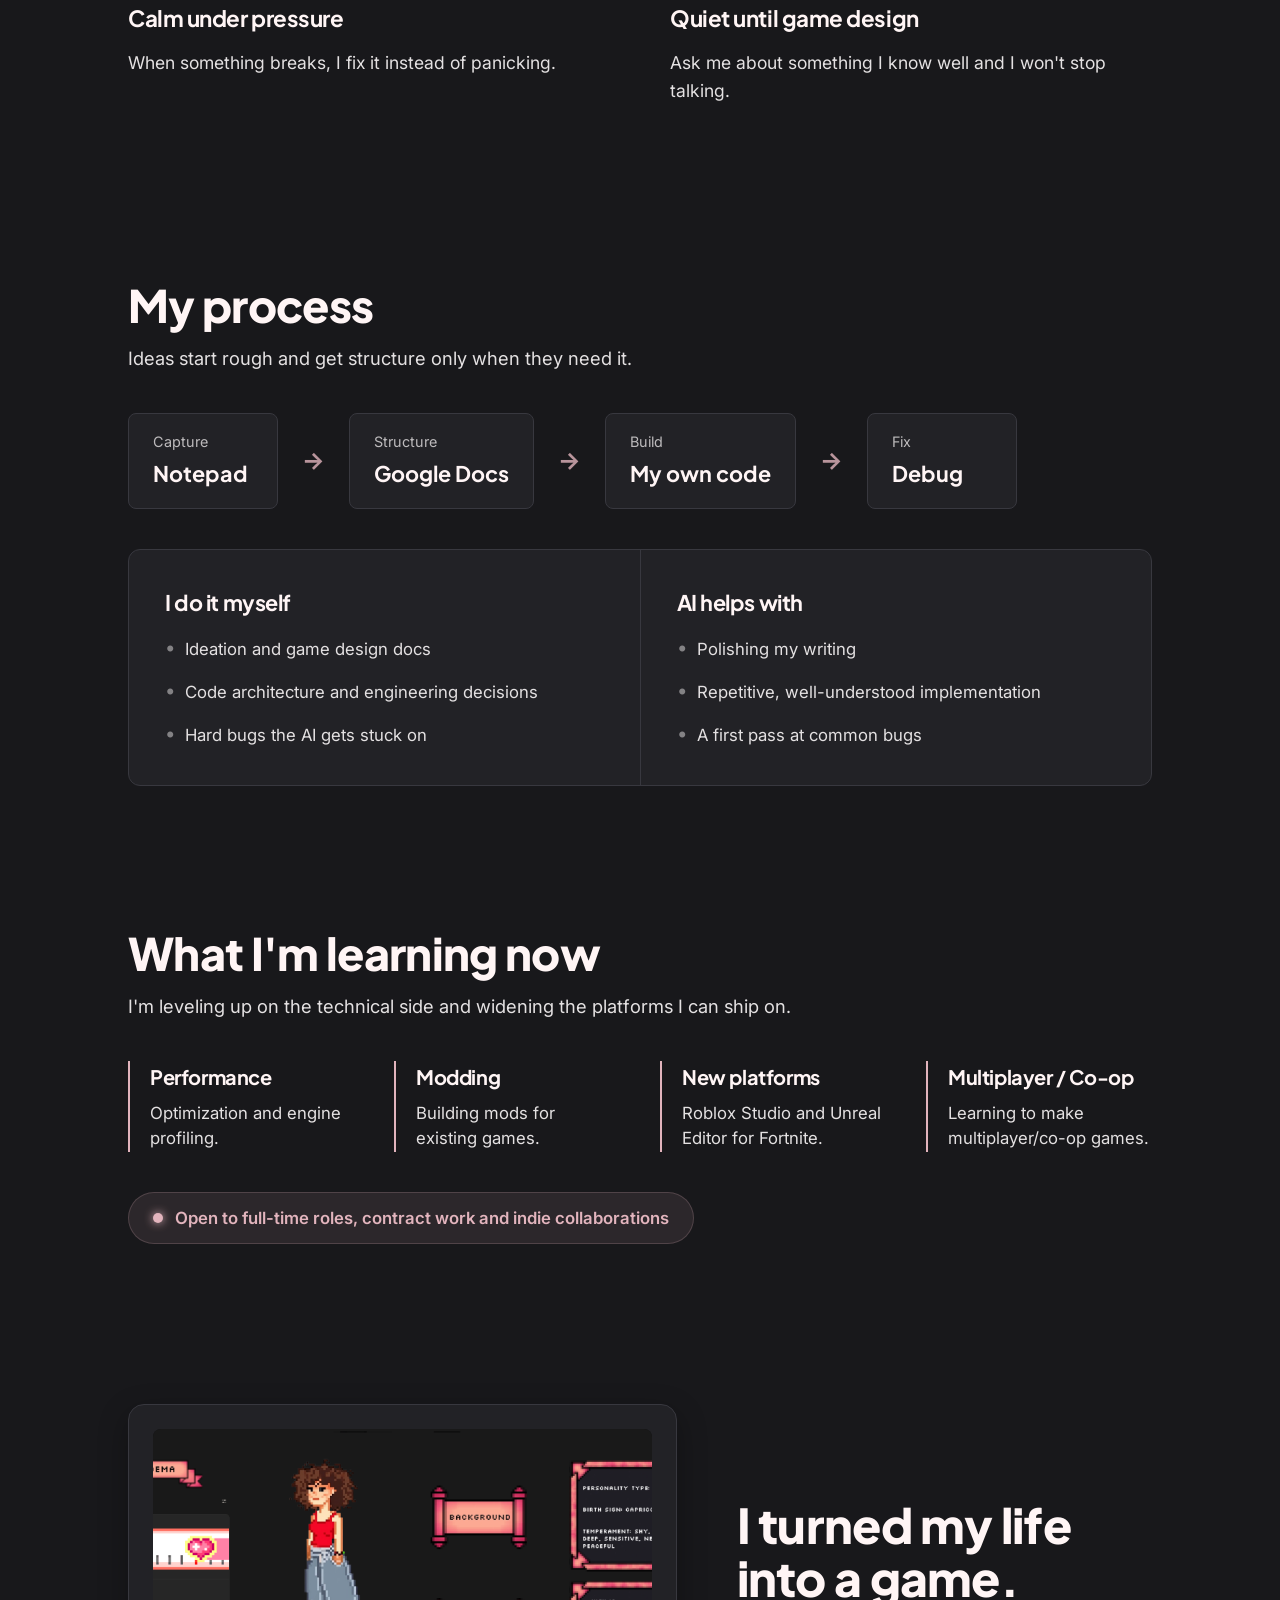
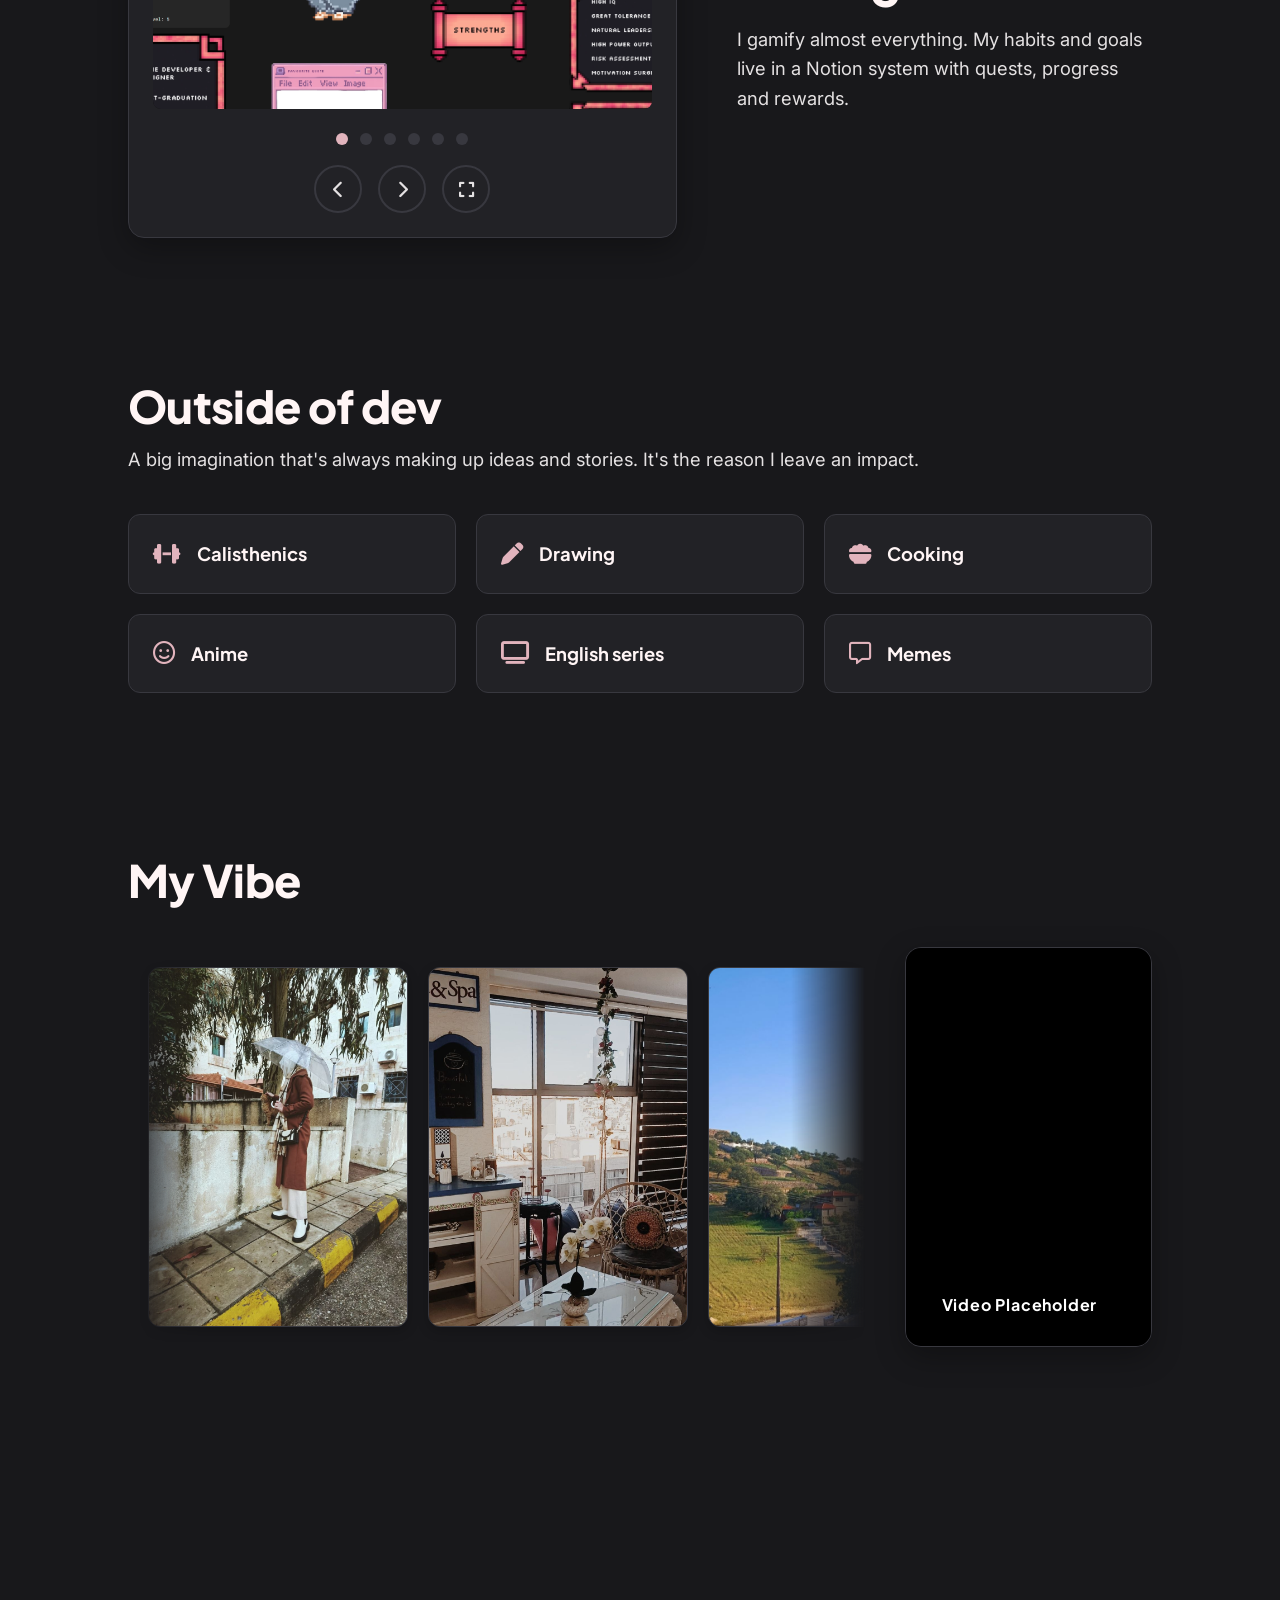
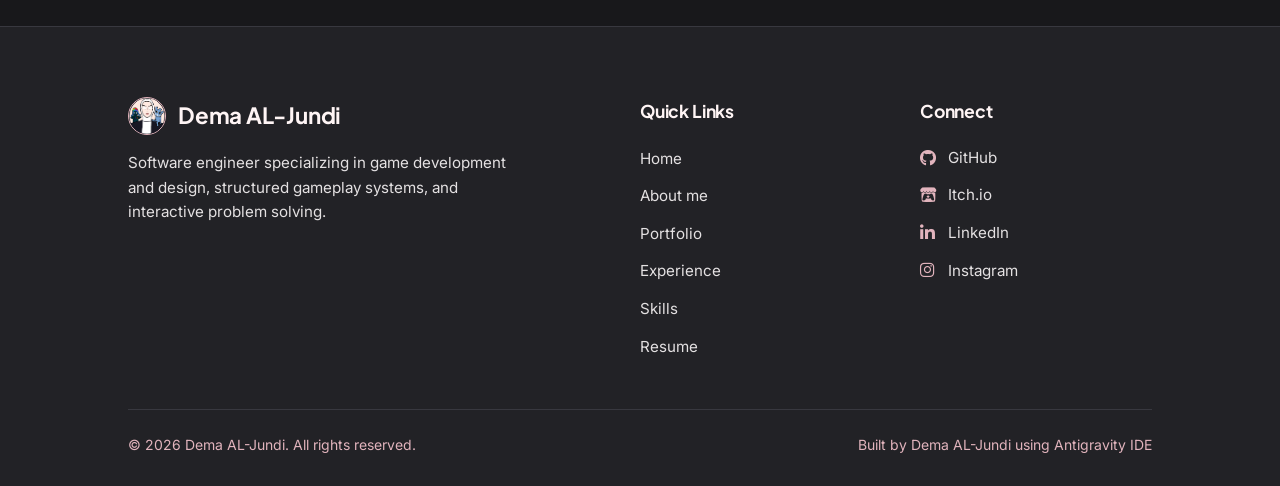
==== commit 4d6c5267: ".." ====
--- a/pages/main_pages/about.html
+++ b/pages/main_pages/about.html
@@ -460,6 +460,42 @@
                 class="fa-brands fa-linkedin-in"></i></a>
         <a href="#" target="_blank" aria-label="Twitter"><i class="fa-brands fa-x-twitter"></i></a>
     </aside>
+
+    <footer class="footer">
+        <div class="footer-top">
+            <div class="footer-brand">
+                <a href="../../index.html" class="footer-logo">
+                    <span class="footer-logo-badge"><img src="../../Images/Main_page_images/Logo.png" alt="Dema AL-Jundi" class="footer-logo-img"></span>
+                    <span>Dema AL-Jundi</span>
+                </a>
+                <p class="footer-bio">Software engineer specializing in game development and design, structured gameplay systems, and interactive problem solving.</p>
+            </div>
+            <div class="footer-col">
+                <h3>Quick Links</h3>
+                <ul class="footer-links">
+                    <li><a href="../../index.html">Home</a></li>
+                    <li><a href="about.html">About me</a></li>
+                    <li><a href="portfolio.html">Portfolio</a></li>
+                    <li><a href="experience.html">Experience</a></li>
+                    <li><a href="skills.html">Skills</a></li>
+                    <li><a href="../../resume.pdf" target="_blank">Resume</a></li>
+                </ul>
+            </div>
+            <div class="footer-col">
+                <h3>Connect</h3>
+                <ul class="footer-links">
+                    <li><a href="https://github.com/Demxz0" target="_blank" rel="noopener noreferrer"><i class="fa-brands fa-github"></i> GitHub</a></li>
+                    <li><a href="https://demxz0-o.itch.io/" target="_blank" rel="noopener noreferrer"><i class="fa-brands fa-itch-io"></i> Itch.io</a></li>
+                    <li><a href="https://www.linkedin.com/in/dima-aljundi" target="_blank" rel="noopener noreferrer"><i class="fa-brands fa-linkedin-in"></i> LinkedIn</a></li>
+                    <li><a href="https://www.instagram.com/gamxz0_o/" target="_blank" rel="noopener noreferrer"><i class="fa-brands fa-instagram"></i> Instagram</a></li>
+                </ul>
+            </div>
+        </div>
+        <div class="footer-bottom">
+            <div class="footer-bottom-left">&copy; 2026 Dema AL-Jundi. All rights reserved.</div>
+            <div class="footer-bottom-right">Built by Dema AL-Jundi using Antigravity IDE</div>
+        </div>
+    </footer>
     <script src="../../js/script.js"></script>
 </body>
 
--- a/css/style.css
+++ b/css/style.css
@@ -252,13 +252,11 @@
 .project-hero-gradient {
     position: absolute;
     inset: 0;
-    background: linear-gradient(
-        to bottom,
-        rgba(24, 24, 27, 0.1) 0%,
-        rgba(24, 24, 27, 0.15) 40%,
-        rgba(24, 24, 27, 0.85) 80%,
-        rgba(24, 24, 27, 1) 100%
-    );
+    background: linear-gradient(to bottom,
+            rgba(24, 24, 27, 0.1) 0%,
+            rgba(24, 24, 27, 0.15) 40%,
+            rgba(24, 24, 27, 0.85) 80%,
+            rgba(24, 24, 27, 1) 100%);
     z-index: 1;
 }
 
@@ -326,8 +324,17 @@
 }
 
 @keyframes scrollLineGrow {
-    0%, 100% { transform: scaleY(1); opacity: 0.6; }
-    50%       { transform: scaleY(0.5); opacity: 1; }
+
+    0%,
+    100% {
+        transform: scaleY(1);
+        opacity: 0.6;
+    }
+
+    50% {
+        transform: scaleY(0.5);
+        opacity: 1;
+    }
 }
 
 .hero-particles-canvas {
@@ -1692,40 +1699,322 @@
     opacity: 0.85;
 }
 
+/* =========================================
+   PROJECT DETAIL PAGES — FULL WIDTH LAYOUT
+   ========================================= */
+
 .project-details {
     text-align: left;
-    max-width: 900px;
-    margin: 0 auto;
+    max-width: 100%;
+    margin: 0;
+    padding: 0;
 }
 
 .project-details h1 {
     color: var(--text-heading);
 }
 
+/* Overview split section: text left, video right */
+.project-overview-section {
+    display: grid;
+    grid-template-columns: 1fr 1fr;
+    gap: 0;
+    min-height: 60vh;
+}
+
+.project-overview-text {
+    padding: 80px 6% 80px 8%;
+    display: flex;
+    flex-direction: column;
+    justify-content: center;
+}
+
+.project-overview-text h2 {
+    font-size: clamp(2.2rem, 4vw, 3.6rem);
+    font-weight: 800;
+    color: var(--text-heading);
+    line-height: 1.1;
+    letter-spacing: -0.03em;
+    margin-bottom: 28px;
+    font-family: var(--font-heading);
+}
+
+.project-overview-text p {
+    font-size: 1.15rem;
+    line-height: 1.75;
+    color: var(--text-body);
+    max-width: 560px;
+}
+
+.project-overview-video {
+    position: relative;
+    overflow: hidden;
+    background-color: #000;
+    min-height: 400px;
+}
+
+.project-overview-video video {
+    width: 100%;
+    height: 100%;
+    object-fit: cover;
+    position: absolute;
+    inset: 0;
+    opacity: 0.85;
+}
+
+@media (max-width: 900px) {
+    .project-overview-section {
+        grid-template-columns: 1fr;
+    }
+
+    .project-overview-text {
+        padding: 60px 6%;
+    }
+
+    .project-overview-video {
+        min-height: 300px;
+    }
+}
+
+/* Generic full-width project section — zig-zag */
 .project-section {
-    margin-bottom: 40px;
-    background-color: var(--bg-surface);
-    padding: 30px;
+    padding: 100px 8%;
+    position: relative;
+}
+
+.project-section-inner {
+    display: grid;
+    grid-template-columns: 2fr 2fr;
+    gap: 80px;
+    align-items: start;
+    max-width: 1400px;
+}
+
+/* For two text sections side-by-side */
+.project-section-inner.split-text {
+    grid-template-columns: 2fr 2fr;
+}
+
+/* Zig-zag: even sections flip media to left, text to right */
+.project-section:nth-child(even) .project-section-inner:not(.split-text) {
+    grid-template-columns: 2fr 2fr;
+}
+
+.project-section:nth-child(even) .project-section-inner:not(.split-text) .project-text-col {
+    order: 2;
+}
+
+.project-section:nth-child(even) .project-section-inner:not(.split-text) .project-media-col {
+    order: 1;
+}
+
+.project-text-col {
+    position: sticky;
+    top: 90px;
+    display: flex;
+    flex-direction: column;
+    gap: 24px;
+}
+
+/* If it's a split text layout, we probably don't want sticky if one is longer than the other, but it's fine for now */
+.project-section-inner.split-text .project-text-col {
+    position: static;
+}
+
+.project-text-col h2 {
+    font-size: clamp(1.6rem, 2.4vw, 2.4rem);
+    font-weight: 800;
+    color: var(--text-heading);
+    line-height: 1.15;
+    letter-spacing: -0.025em;
+    font-family: var(--font-heading);
+    margin-bottom: -8px;
+}
+
+.project-text-col p {
+    font-size: 1.1rem;
+    line-height: 1.8;
+    color: var(--text-body);
+}
+
+.project-text-col ul {
+    list-style: none;
+    padding: 0;
+    margin: 0;
+    display: flex;
+    flex-direction: column;
+    gap: 16px;
+}
+
+.project-text-col li {
+    position: relative;
+    padding-left: 24px;
+    font-size: 1.05rem;
+    line-height: 1.7;
+    color: var(--text-body);
+}
+
+.project-text-col li::before {
+    content: '→';
+    position: absolute;
+    left: 0;
+    color: var(--accent);
+    font-size: 1rem;
+    top: 0.05em;
+}
+
+.project-text-col h3 {
+    font-size: 1.4rem;
+    font-weight: 700;
+    color: var(--text-heading);
+    font-family: var(--font-heading);
+    margin-top: 8px;
+    margin-bottom: 4px;
+}
+
+.project-media-col {
+    display: flex;
+    flex-direction: column;
+}
+
+@media (max-width: 1050px) {
+
+    .project-section-inner,
+    .project-section:nth-child(even) .project-section-inner,
+    .project-section-inner.split-text {
+        grid-template-columns: 1fr;
+        gap: 40px;
+    }
+
+    .project-text-col,
+    .project-media-col {
+        position: static !important;
+        order: 0 !important;
+    }
+
+    .project-section {
+        padding: 70px 6%;
+    }
+}
+
+/* Media gallery — natural ratio, descriptive label below */
+.project-media-gallery {
+    display: flex;
+    flex-direction: column;
+    gap: 28px;
+}
+
+.project-media-gallery.multi {
+    display: grid;
+    grid-template-columns: repeat(auto-fill, minmax(260px, 1fr));
+    gap: 24px;
+}
+
+.project-media-gallery.single {
+    display: block;
+}
+
+.project-media-item {
+    display: flex;
+    flex-direction: column;
+    gap: 10px;
+    cursor: pointer;
+}
+
+.project-media-item:hover .project-media-frame {
+    transform: translateY(-3px);
+    box-shadow: 0 12px 32px rgba(0, 0, 0, 0.5);
+}
+
+.project-media-frame {
+    border-radius: 10px;
+    overflow: hidden;
+    border: 1px solid var(--border-color);
+    background-color: #0d0d0d;
+    transition: transform 0.3s ease, box-shadow 0.3s ease;
+    line-height: 0;
+}
+
+.project-media-frame img {
+    width: 100%;
+    height: auto;
+    display: block;
+    object-fit: contain;
+}
+
+.project-media-frame video {
+    width: 100%;
+    height: auto;
+    display: block;
+    object-fit: contain;
+    max-height: 480px;
+}
+
+.media-label {
+    font-size: 0.82rem;
+    color: var(--text-body);
+    opacity: 0.65;
+    font-family: var(--font-mono);
+    letter-spacing: 0.03em;
+    padding: 0 2px;
+    line-height: 1.4;
+}
+
+/* Fullscreen media modal */
+.media-modal {
+    display: none;
+    position: fixed;
+    inset: 0;
+    z-index: 100000;
+    background: rgba(0, 0, 0, 0.96);
+    align-items: center;
+    justify-content: center;
+    opacity: 0;
+    transition: opacity 0.3s ease;
+}
+
+.media-modal.show {
+    display: flex;
+    opacity: 1;
+}
+
+.media-modal-inner {
+    position: relative;
+    max-width: 90vw;
+    max-height: 90vh;
+}
+
+.media-modal-inner img,
+.media-modal-inner video {
+    max-width: 90vw;
+    max-height: 85vh;
     border-radius: 8px;
-    border: 1px solid var(--border-color);
-}
-
-.project-section h2 {
-    color: var(--text-heading);
-    margin-bottom: 15px;
-    font-size: 1.5rem;
-    border-bottom: 2px solid var(--accent);
-    display: inline-block;
-    padding-bottom: 5px;
-}
-
-.project-section ul {
-    margin-left: 20px;
-    margin-top: 10px;
-}
-
-.project-section li {
-    margin-bottom: 10px;
+    object-fit: contain;
+    display: block;
+}
+
+.media-modal-close {
+    position: absolute;
+    top: -44px;
+    right: 0;
+    color: white;
+    font-size: 2rem;
+    cursor: pointer;
+    transition: color 0.2s;
+    line-height: 1;
+    background: none;
+    border: none;
+    padding: 0;
+}
+
+.media-modal-close:hover {
+    color: var(--accent);
+}
+
+/* Page-level content wrapper for project details */
+.page-content.project-details {
+    padding: 0;
+    text-align: left;
 }
 
 .under-work {
@@ -2594,11 +2883,25 @@
     animation: heroFadeInUp 0.8s cubic-bezier(0.22, 1, 0.36, 1) backwards;
 }
 
-.skills-row-top .skill-category-column:nth-child(1) { animation-delay: 0.1s; }
-.skills-row-top .skill-category-column:nth-child(2) { animation-delay: 0.2s; }
-.skills-row-bottom .skill-category-column:nth-child(1) { animation-delay: 0.3s; }
-.skills-row-bottom .skill-category-column:nth-child(2) { animation-delay: 0.4s; }
-.skills-row-bottom .skill-category-column:nth-child(3) { animation-delay: 0.5s; }
+.skills-row-top .skill-category-column:nth-child(1) {
+    animation-delay: 0.1s;
+}
+
+.skills-row-top .skill-category-column:nth-child(2) {
+    animation-delay: 0.2s;
+}
+
+.skills-row-bottom .skill-category-column:nth-child(1) {
+    animation-delay: 0.3s;
+}
+
+.skills-row-bottom .skill-category-column:nth-child(2) {
+    animation-delay: 0.4s;
+}
+
+.skills-row-bottom .skill-category-column:nth-child(3) {
+    animation-delay: 0.5s;
+}
 
 .skill-category-column:hover {
     box-shadow: 0 8px 30px rgba(226, 180, 189, 0.15);
@@ -2628,7 +2931,8 @@
 
 .skill-item {
     background-color: var(--bg-base);
-    border: 1px solid rgba(226, 180, 189, 0.15); /* Subtle integration of the light accent color */
+    border: 1px solid rgba(226, 180, 189, 0.15);
+    /* Subtle integration of the light accent color */
     border-radius: 12px;
     padding: 15px 10px;
     display: flex;
@@ -2782,6 +3086,7 @@
     margin-left: 0;
     text-align: right;
 }
+
 .experience-item:nth-child(odd) .experience-content {
     padding-right: 50px;
     padding-left: 20px;
@@ -2791,29 +3096,44 @@
     margin-left: 50%;
     text-align: left;
 }
+
 .experience-item:nth-child(even) .experience-content {
     padding-left: 50px;
     padding-right: 20px;
 }
 
-.experience-content > * {
+.experience-content>* {
     opacity: 0;
     animation-fill-mode: forwards;
 }
 
-.experience-content > :nth-child(1) { animation-delay: 0.1s; }
-.experience-content > :nth-child(2) { animation-delay: 0.25s; }
-.experience-content > :nth-child(3) { animation-delay: 0.4s; }
-.experience-content > :nth-child(4) { animation-delay: 0.55s; }
-.experience-content > :nth-child(5) { animation-delay: 0.7s; }
-
-.experience-item:nth-child(odd).revealed .experience-content > * {
+.experience-content> :nth-child(1) {
+    animation-delay: 0.1s;
+}
+
+.experience-content> :nth-child(2) {
+    animation-delay: 0.25s;
+}
+
+.experience-content> :nth-child(3) {
+    animation-delay: 0.4s;
+}
+
+.experience-content> :nth-child(4) {
+    animation-delay: 0.55s;
+}
+
+.experience-content> :nth-child(5) {
+    animation-delay: 0.7s;
+}
+
+.experience-item:nth-child(odd).revealed .experience-content>* {
     animation-name: slideOutChildLeft;
     animation-duration: 0.8s;
     animation-timing-function: cubic-bezier(0.22, 1, 0.36, 1);
 }
 
-.experience-item:nth-child(even).revealed .experience-content > * {
+.experience-item:nth-child(even).revealed .experience-content>* {
     animation-name: slideOutChildRight;
     animation-duration: 0.8s;
     animation-timing-function: cubic-bezier(0.22, 1, 0.36, 1);
@@ -2871,6 +3191,7 @@
     padding-left: 20px;
     text-align: left;
 }
+
 .experience-item:nth-child(even) li::before {
     content: '•';
     position: absolute;
@@ -2882,6 +3203,7 @@
     padding-right: 20px;
     text-align: right;
 }
+
 .experience-item:nth-child(odd) li::after {
     content: '•';
     position: absolute;
@@ -2919,6 +3241,7 @@
     .experience-list::before {
         left: 30px;
     }
+
     .experience-item {
         width: 100%;
         margin-left: 0 !important;
@@ -2926,33 +3249,38 @@
         padding-right: 20px !important;
         text-align: left !important;
     }
+
     .experience-item:nth-child(odd)::after,
     .experience-item:nth-child(even)::after {
         left: 20px !important;
         right: auto !important;
     }
+
     .experience-item:nth-child(odd) li {
         padding-left: 20px !important;
         padding-right: 0 !important;
         text-align: left !important;
     }
+
     .experience-item:nth-child(odd) li::before {
         content: '•';
         position: absolute;
         left: 0;
         color: var(--accent);
     }
+
     .experience-item:nth-child(odd) li::after {
         content: none;
     }
+
     .experience-item:nth-child(odd) .experience-content,
     .experience-item:nth-child(even) .experience-content {
         padding-left: 50px !important;
         padding-right: 20px !important;
     }
-    
-    .experience-item:nth-child(odd).revealed .experience-content > *,
-    .experience-item:nth-child(even).revealed .experience-content > * {
+
+    .experience-item:nth-child(odd).revealed .experience-content>*,
+    .experience-item:nth-child(even).revealed .experience-content>* {
         animation-name: slideOutChildRight !important;
     }
 }
@@ -2962,6 +3290,7 @@
         opacity: 0;
         transform: translateX(120px);
     }
+
     100% {
         opacity: 1;
         transform: translateX(0);
@@ -2973,6 +3302,7 @@
         opacity: 0;
         transform: translateX(-120px);
     }
+
     100% {
         opacity: 1;
         transform: translateX(0);
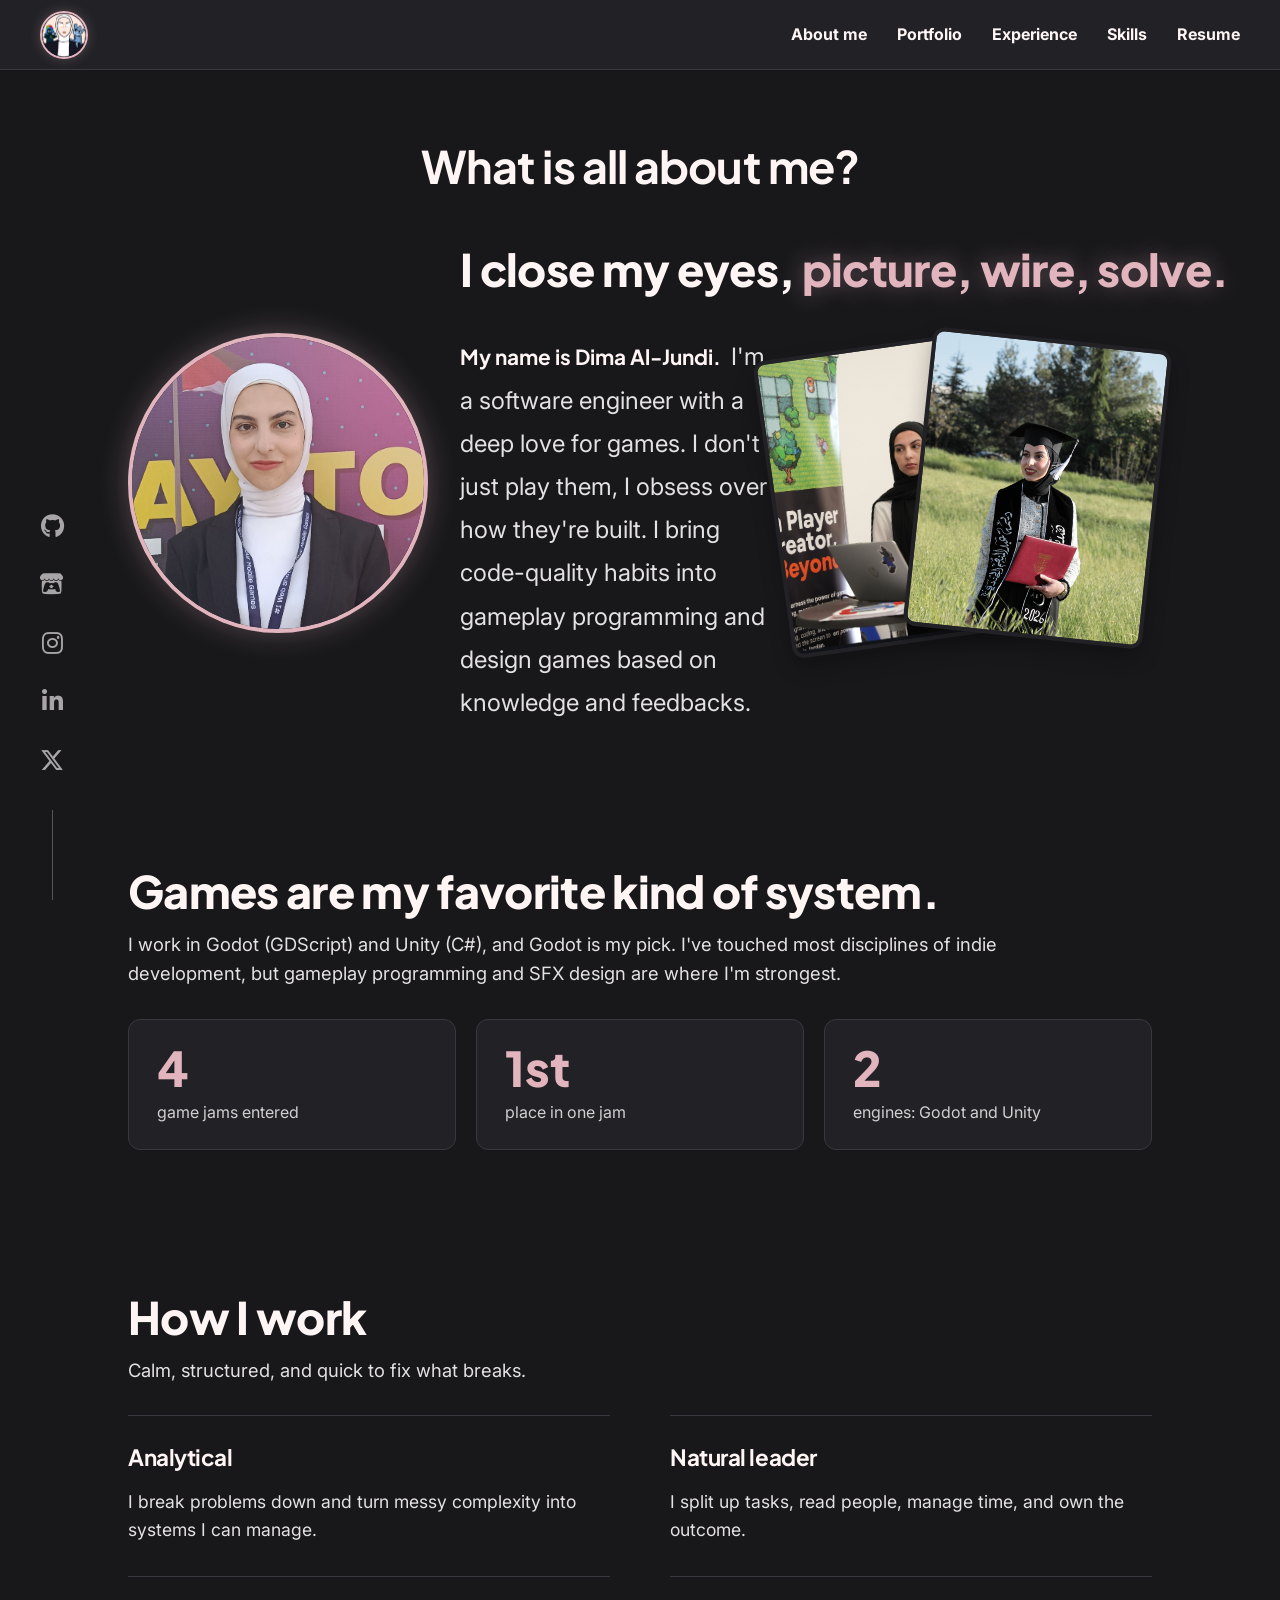
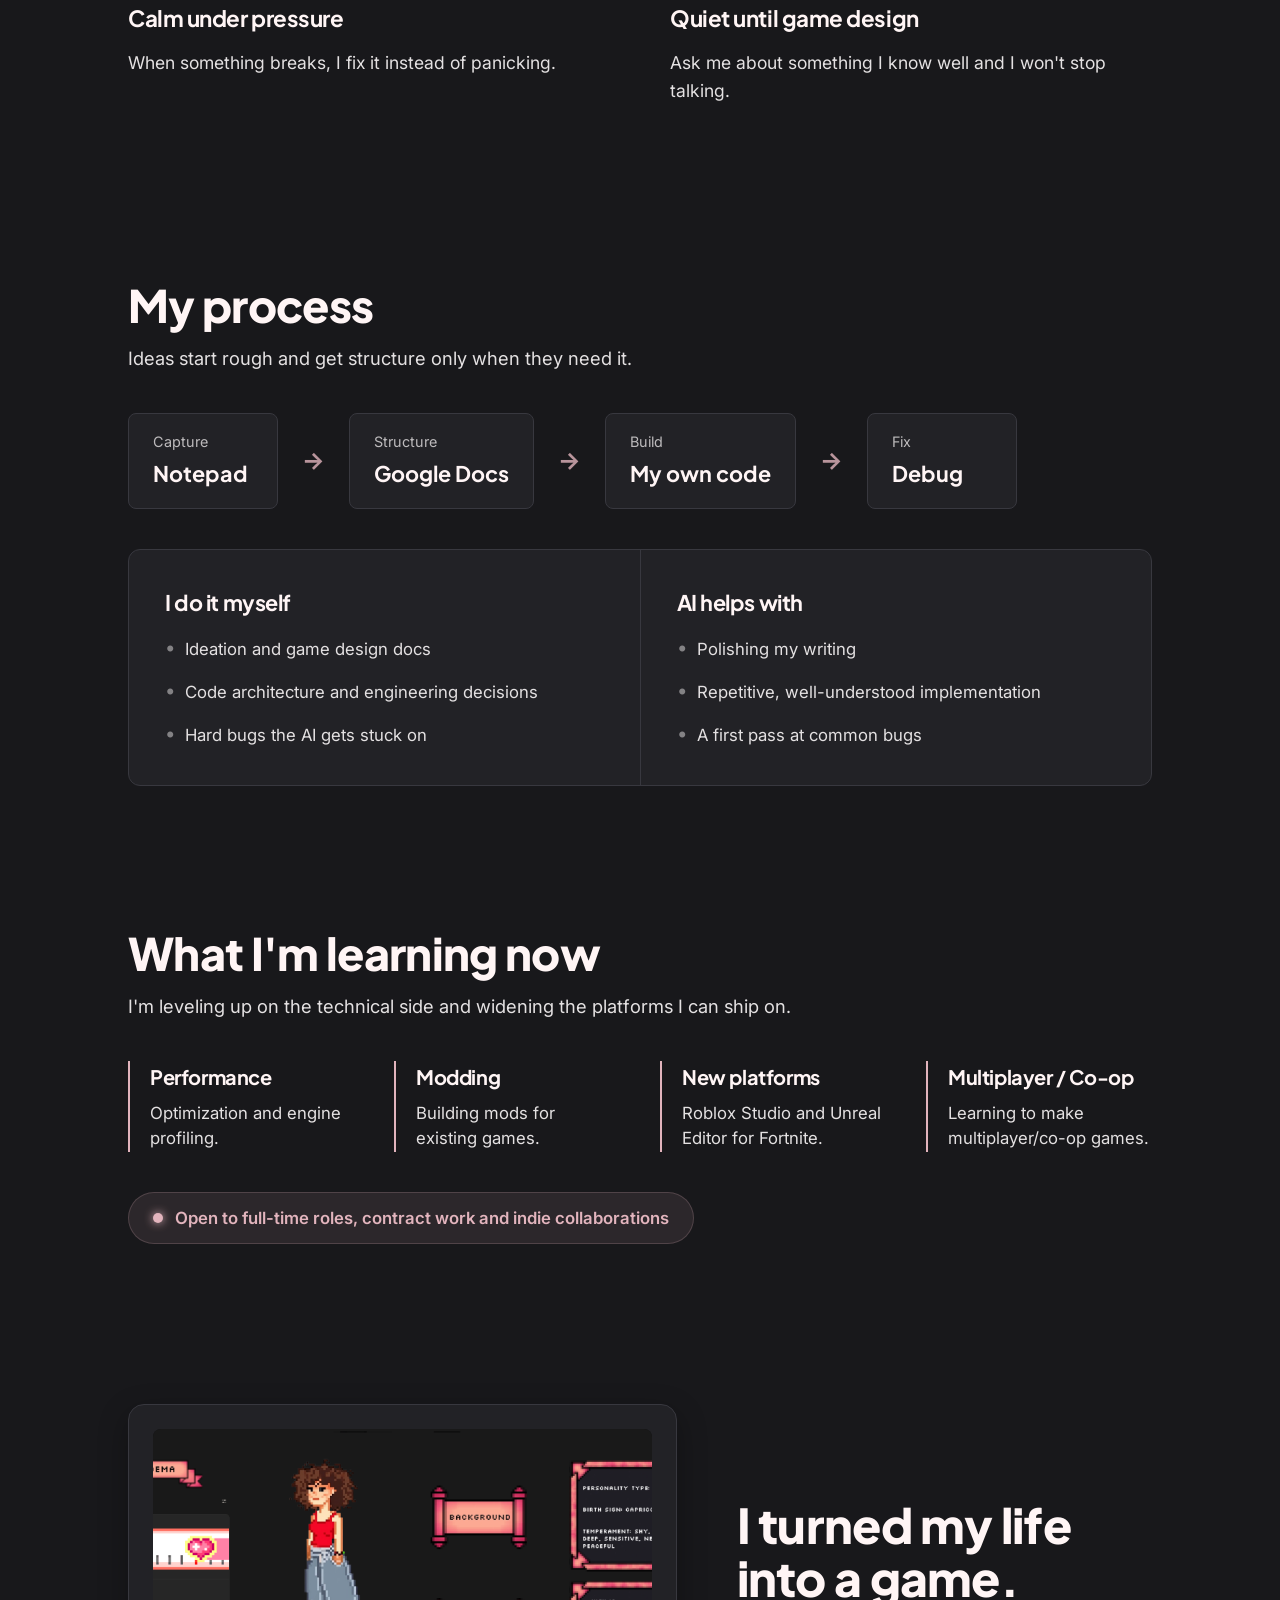
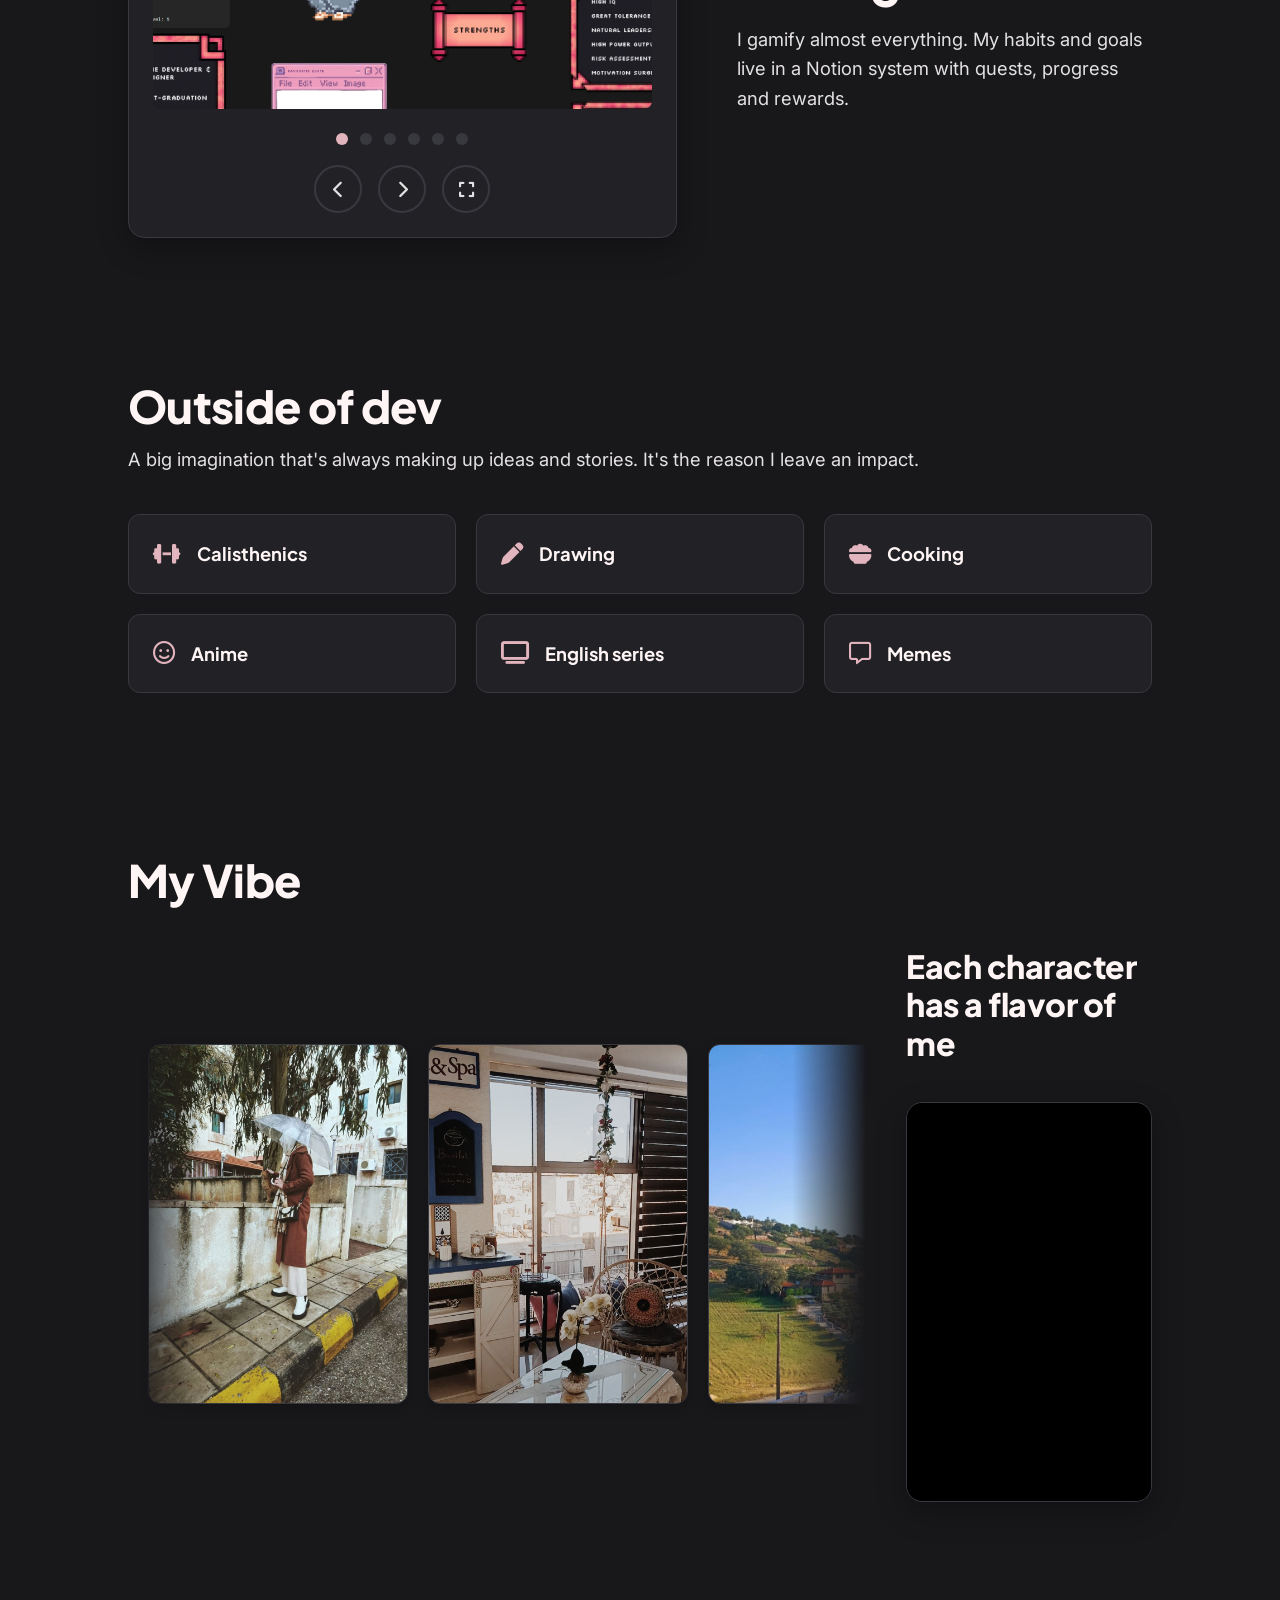
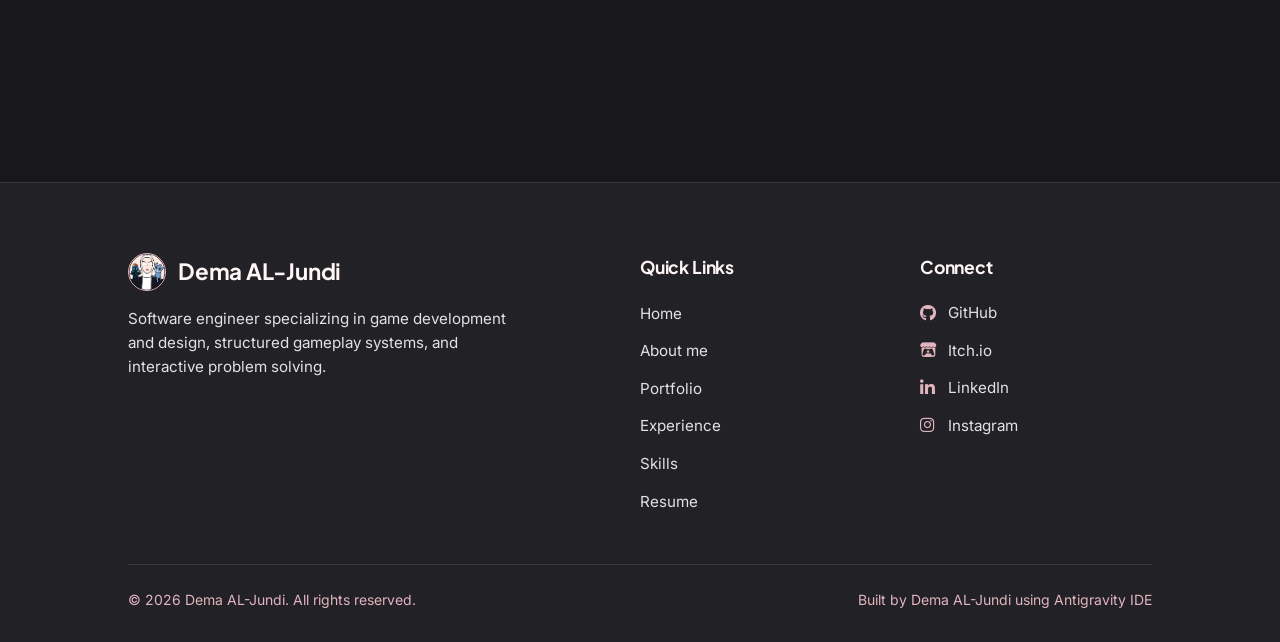
==== commit 15a15163: "Merge pull request #1 from Demxz0/polish First merge to main" ====
--- a/pages/main_pages/about.html
+++ b/pages/main_pages/about.html
@@ -437,14 +437,15 @@
                     </div>
                 </div>
 
-                <!-- Right: Autoplay Video Placeholder -->
-                <div class="vibe-right">
-                    <div class="vibe-video-container">
-                        <video autoplay loop muted playsinline class="vibe-video">
-                            <!-- Placeholder video. The user can swap src later -->
-                            <source src="https://www.w3schools.com/html/mov_bbb.mp4" type="video/mp4">
-                        </video>
-                        <div class="video-overlay-text">Video Placeholder</div>
+                <!-- Right: Autoplay Video -->
+                <div class="vibe-right-wrapper" style="flex: 1; display: flex; flex-direction: column;">
+                    <h3 class="section-title-large" style="margin-bottom: 40px; font-size: 2rem;">Each character has a flavor of me</h3>
+                    <div class="vibe-right" style="width: 100%; flex: 1;">
+                        <div class="vibe-video-container">
+                            <video autoplay loop muted playsinline class="vibe-video">
+                                <source src="../../Videos/about_me_video.mp4" type="video/mp4">
+                            </video>
+                        </div>
                     </div>
                 </div>
             </div>
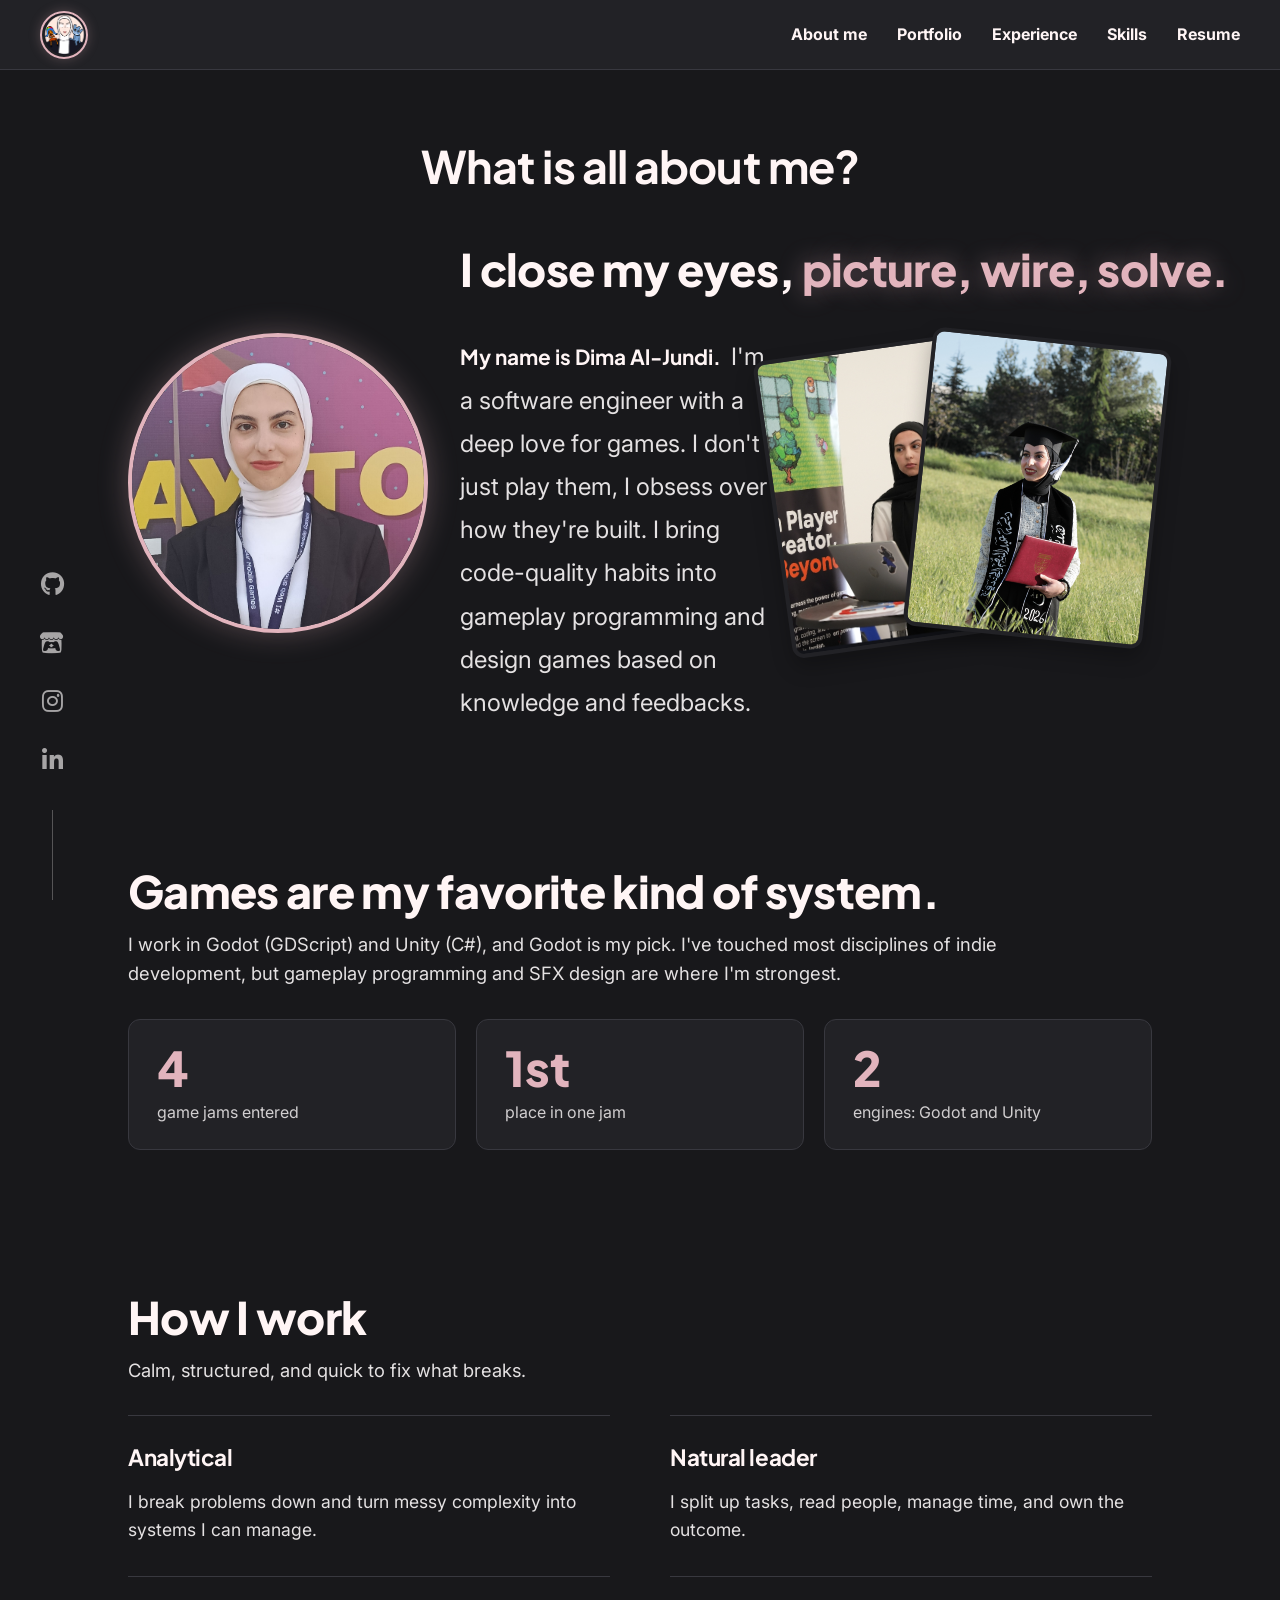
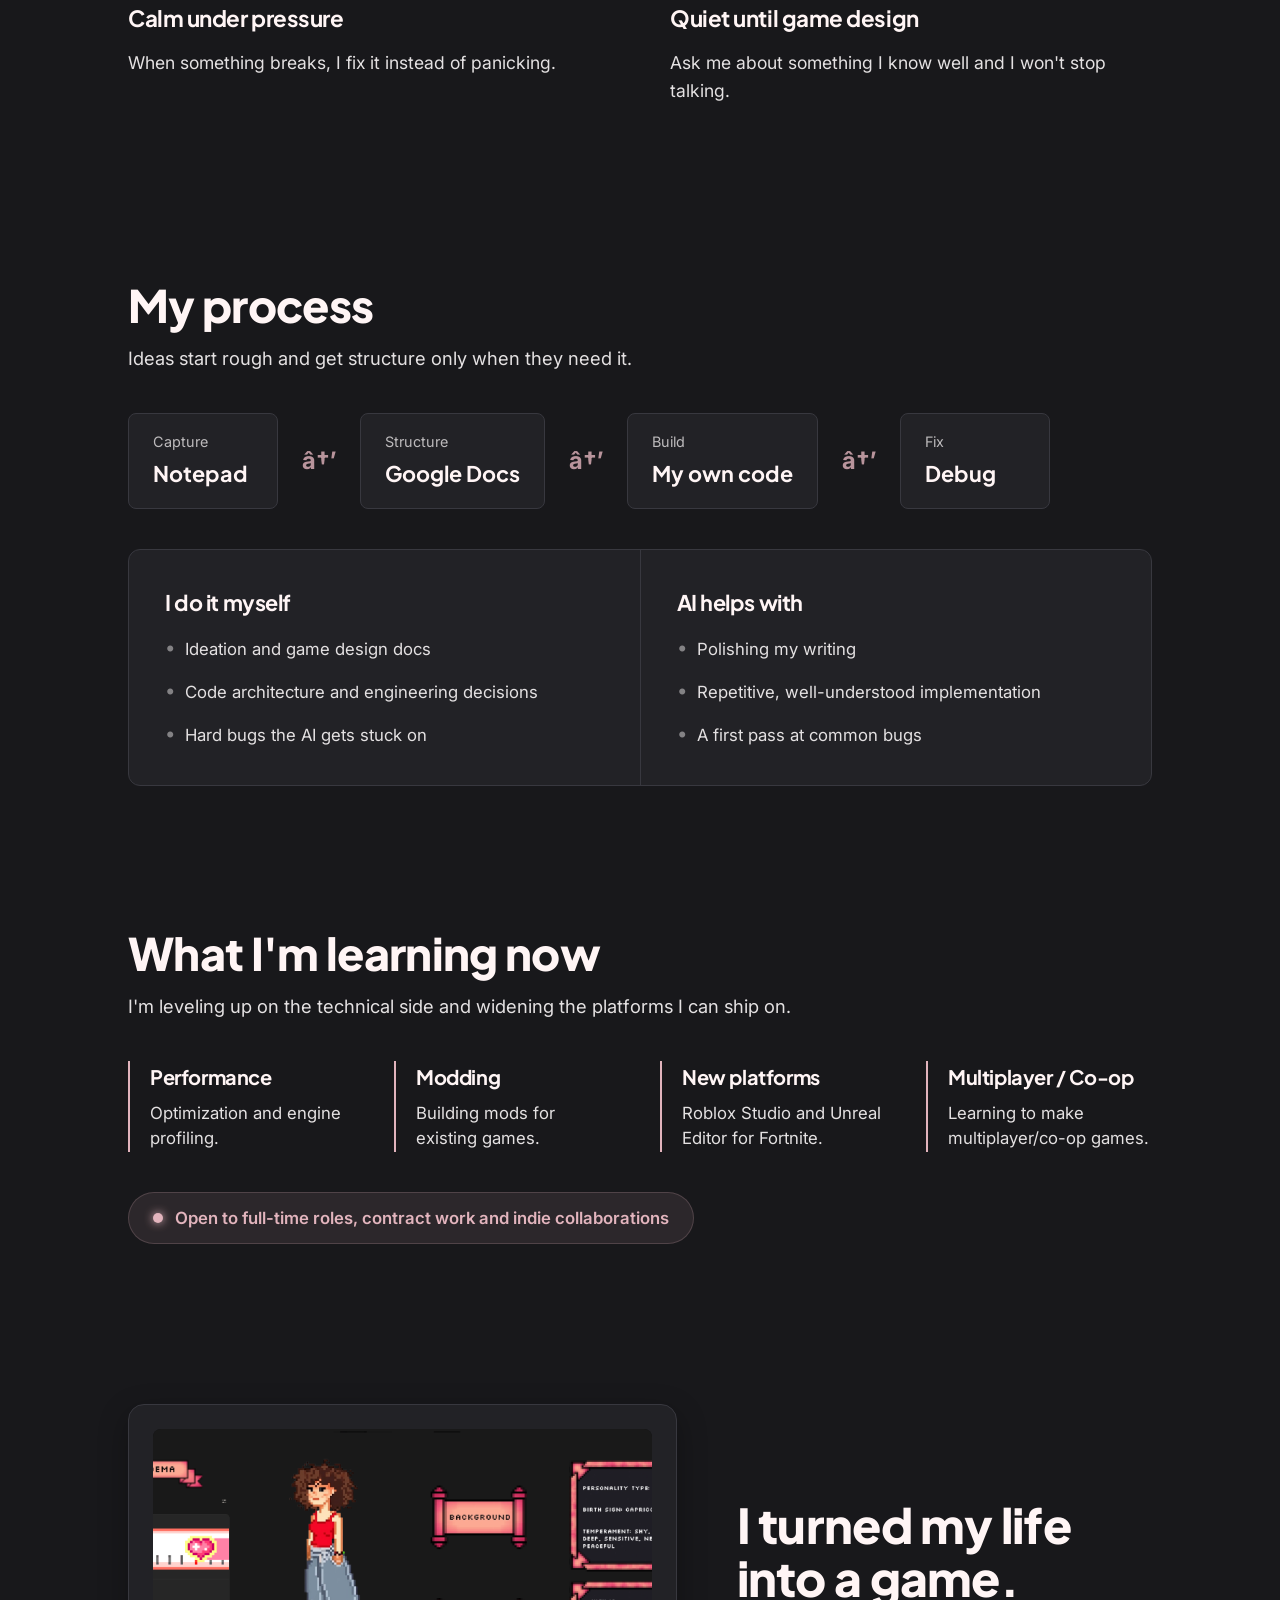
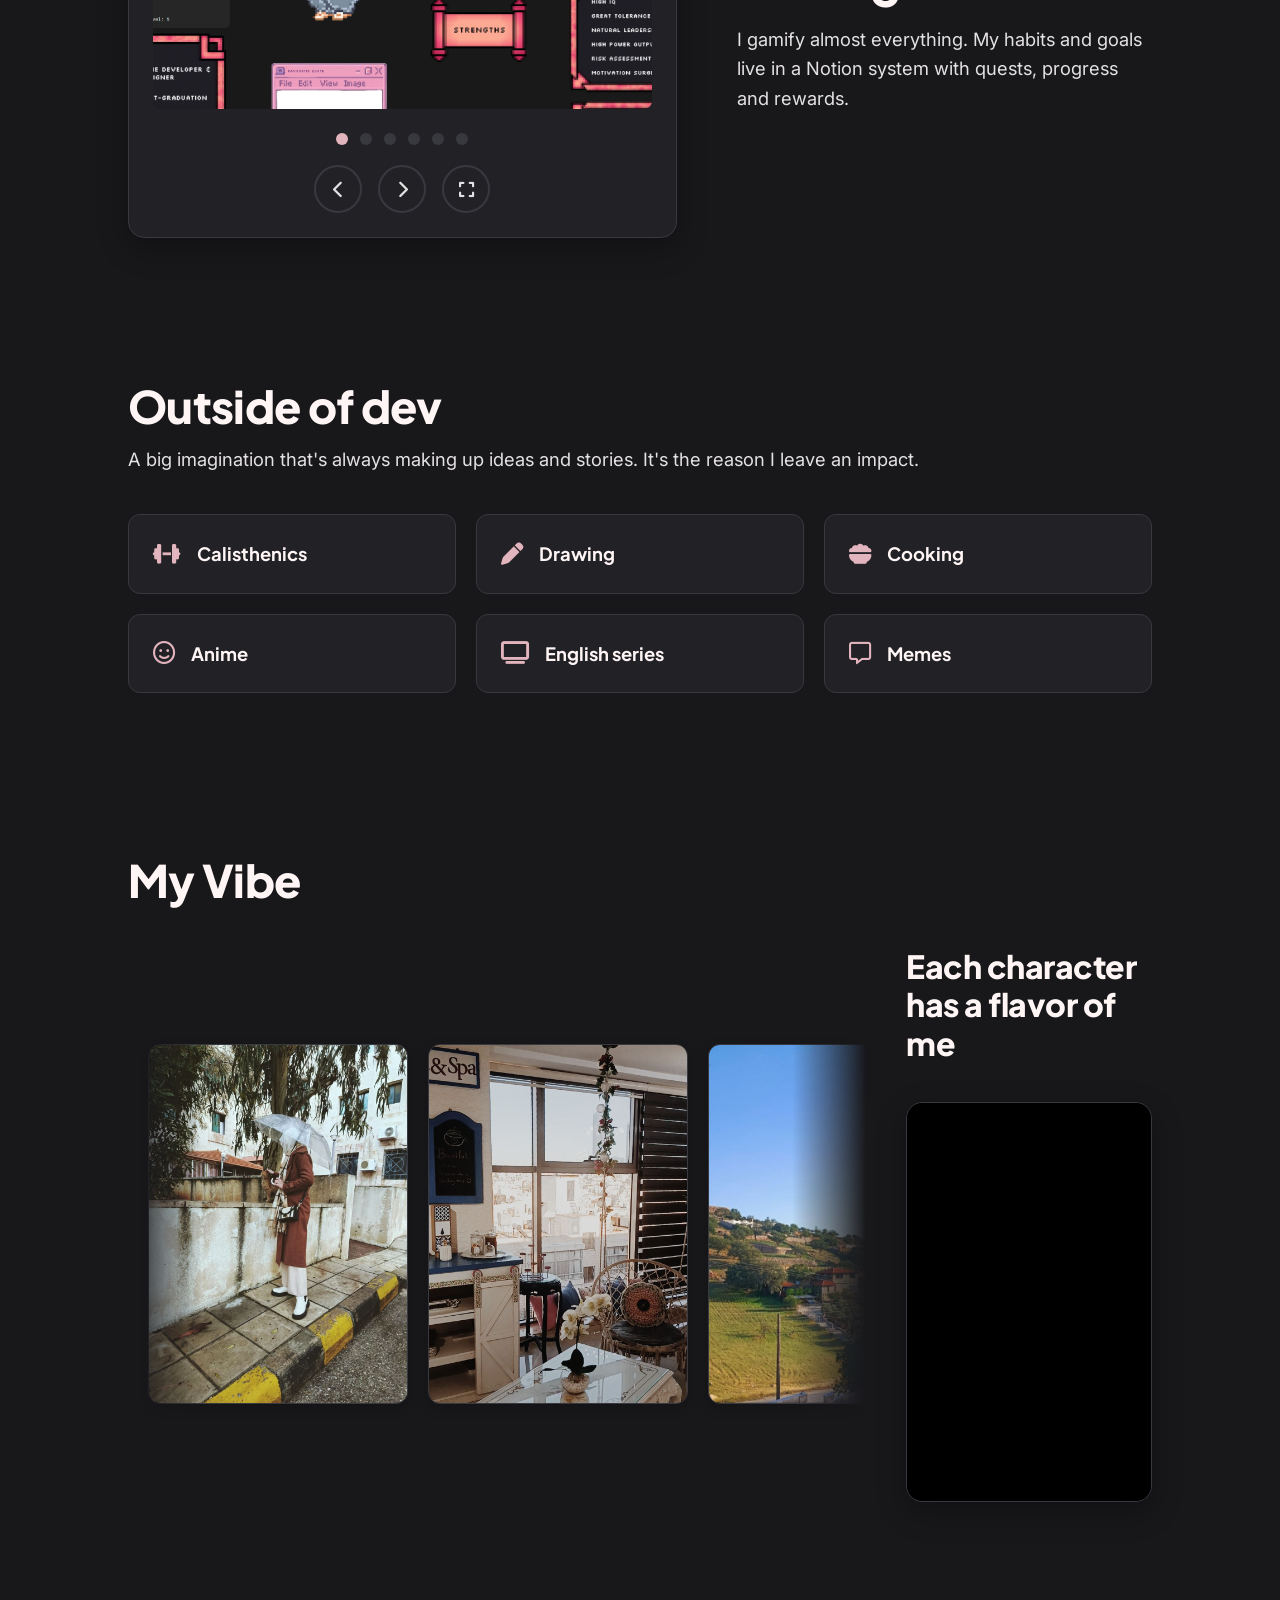
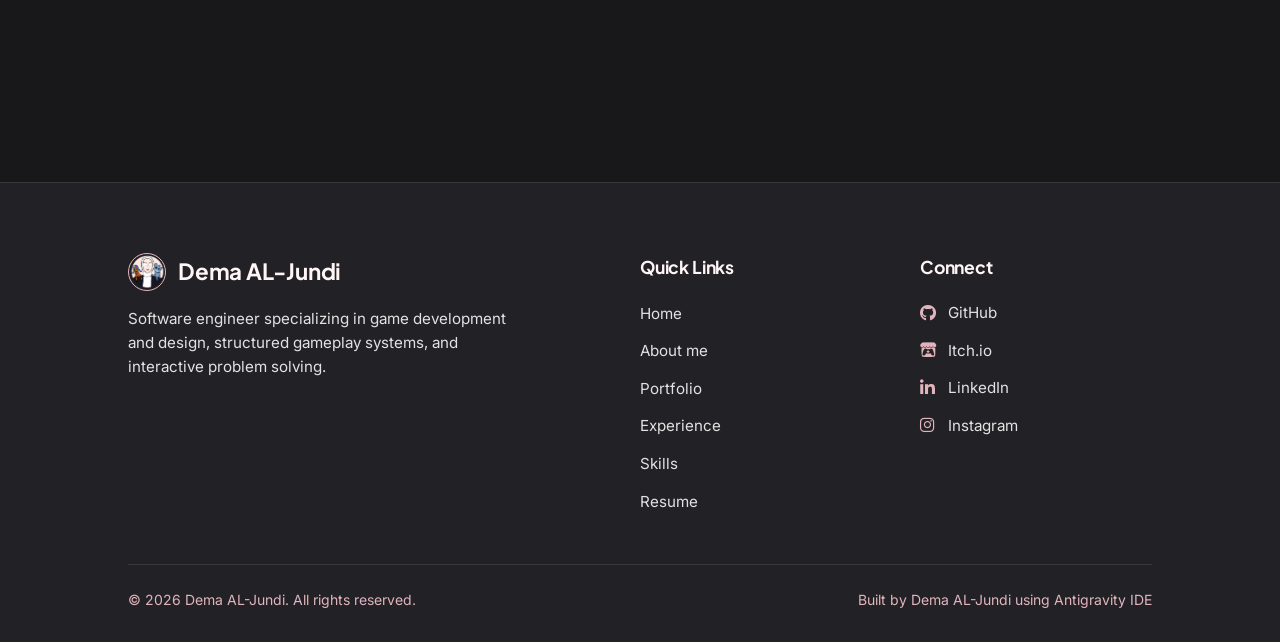
==== commit 95d1b869: "last adjustments done" ====
--- a/pages/main_pages/about.html
+++ b/pages/main_pages/about.html
@@ -1,4 +1,4 @@
-<!--
+﻿<!--
 OPERATIONAL PURPOSE:
 Renders the personal profile, professional philosophy, key development competencies, and visual vibe carousel for Dima Al-Jundi's game developer portfolio.
 
@@ -39,7 +39,7 @@
                 <li><a href="portfolio.html">Portfolio</a></li>
                 <li><a href="experience.html">Experience</a></li>
                 <li><a href="skills.html">Skills</a></li>
-                <li><a href="../../resume.pdf" target="_blank">Resume</a></li>
+                <li><a href="../../Dima_Aljundi_Resume.pdf" target="_blank">Resume</a></li>
             </ul>
         </nav>
     </header>
@@ -133,17 +133,17 @@
                     <span class="step-label">Capture</span>
                     <span class="step-value">Notepad</span>
                 </div>
-                <span class="process-arrow">→</span>
+                <span class="process-arrow">â†’</span>
                 <div class="process-step">
                     <span class="step-label">Structure</span>
                     <span class="step-value">Google Docs</span>
                 </div>
-                <span class="process-arrow">→</span>
+                <span class="process-arrow">â†’</span>
                 <div class="process-step">
                     <span class="step-label">Build</span>
                     <span class="step-value">My own code</span>
                 </div>
-                <span class="process-arrow">→</span>
+                <span class="process-arrow">â†’</span>
                 <div class="process-step">
                     <span class="step-label">Fix</span>
                     <span class="step-value">Debug</span>
@@ -439,7 +439,8 @@
 
                 <!-- Right: Autoplay Video -->
                 <div class="vibe-right-wrapper" style="flex: 1; display: flex; flex-direction: column;">
-                    <h3 class="section-title-large" style="margin-bottom: 40px; font-size: 2rem;">Each character has a flavor of me</h3>
+                    <h3 class="section-title-large" style="margin-bottom: 40px; font-size: 2rem;">Each character has a
+                        flavor of me</h3>
                     <div class="vibe-right" style="width: 100%; flex: 1;">
                         <div class="vibe-video-container">
                             <video autoplay loop muted playsinline class="vibe-video">
@@ -459,17 +460,18 @@
                 class="fa-brands fa-instagram"></i></a>
         <a href="https://www.linkedin.com/in/dima-aljundi" target="_blank" aria-label="LinkedIn"><i
                 class="fa-brands fa-linkedin-in"></i></a>
-        <a href="#" target="_blank" aria-label="Twitter"><i class="fa-brands fa-x-twitter"></i></a>
     </aside>
 
     <footer class="footer">
         <div class="footer-top">
             <div class="footer-brand">
                 <a href="../../index.html" class="footer-logo">
-                    <span class="footer-logo-badge"><img src="../../Images/Main_page_images/Logo.png" alt="Dema AL-Jundi" class="footer-logo-img"></span>
+                    <span class="footer-logo-badge"><img src="../../Images/Main_page_images/Logo.png"
+                            alt="Dema AL-Jundi" class="footer-logo-img"></span>
                     <span>Dema AL-Jundi</span>
                 </a>
-                <p class="footer-bio">Software engineer specializing in game development and design, structured gameplay systems, and interactive problem solving.</p>
+                <p class="footer-bio">Software engineer specializing in game development and design, structured gameplay
+                    systems, and interactive problem solving.</p>
             </div>
             <div class="footer-col">
                 <h3>Quick Links</h3>
@@ -479,16 +481,20 @@
                     <li><a href="portfolio.html">Portfolio</a></li>
                     <li><a href="experience.html">Experience</a></li>
                     <li><a href="skills.html">Skills</a></li>
-                    <li><a href="../../resume.pdf" target="_blank">Resume</a></li>
+                    <li><a href="../../Dima_Aljundi_Resume.pdf" target="_blank">Resume</a></li>
                 </ul>
             </div>
             <div class="footer-col">
                 <h3>Connect</h3>
                 <ul class="footer-links">
-                    <li><a href="https://github.com/Demxz0" target="_blank" rel="noopener noreferrer"><i class="fa-brands fa-github"></i> GitHub</a></li>
-                    <li><a href="https://demxz0-o.itch.io/" target="_blank" rel="noopener noreferrer"><i class="fa-brands fa-itch-io"></i> Itch.io</a></li>
-                    <li><a href="https://www.linkedin.com/in/dima-aljundi" target="_blank" rel="noopener noreferrer"><i class="fa-brands fa-linkedin-in"></i> LinkedIn</a></li>
-                    <li><a href="https://www.instagram.com/gamxz0_o/" target="_blank" rel="noopener noreferrer"><i class="fa-brands fa-instagram"></i> Instagram</a></li>
+                    <li><a href="https://github.com/Demxz0" target="_blank" rel="noopener noreferrer"><i
+                                class="fa-brands fa-github"></i> GitHub</a></li>
+                    <li><a href="https://demxz0-o.itch.io/" target="_blank" rel="noopener noreferrer"><i
+                                class="fa-brands fa-itch-io"></i> Itch.io</a></li>
+                    <li><a href="https://www.linkedin.com/in/dima-aljundi" target="_blank" rel="noopener noreferrer"><i
+                                class="fa-brands fa-linkedin-in"></i> LinkedIn</a></li>
+                    <li><a href="https://www.instagram.com/gamxz0_o/" target="_blank" rel="noopener noreferrer"><i
+                                class="fa-brands fa-instagram"></i> Instagram</a></li>
                 </ul>
             </div>
         </div>
@@ -500,4 +506,4 @@
     <script src="../../js/script.js"></script>
 </body>
 
-</html>+</html>
--- a/css/style.css
+++ b/css/style.css
@@ -1905,9 +1905,9 @@
 }
 
 .project-media-gallery.multi {
-    display: grid;
-    grid-template-columns: repeat(auto-fill, minmax(260px, 1fr));
-    gap: 24px;
+    column-width: 260px;
+    column-gap: 24px;
+    display: block;
 }
 
 .project-media-gallery.single {
@@ -1919,6 +1919,8 @@
     flex-direction: column;
     gap: 10px;
     cursor: pointer;
+    break-inside: avoid;
+    margin-bottom: 24px;
 }
 
 .project-media-item:hover .project-media-frame {
